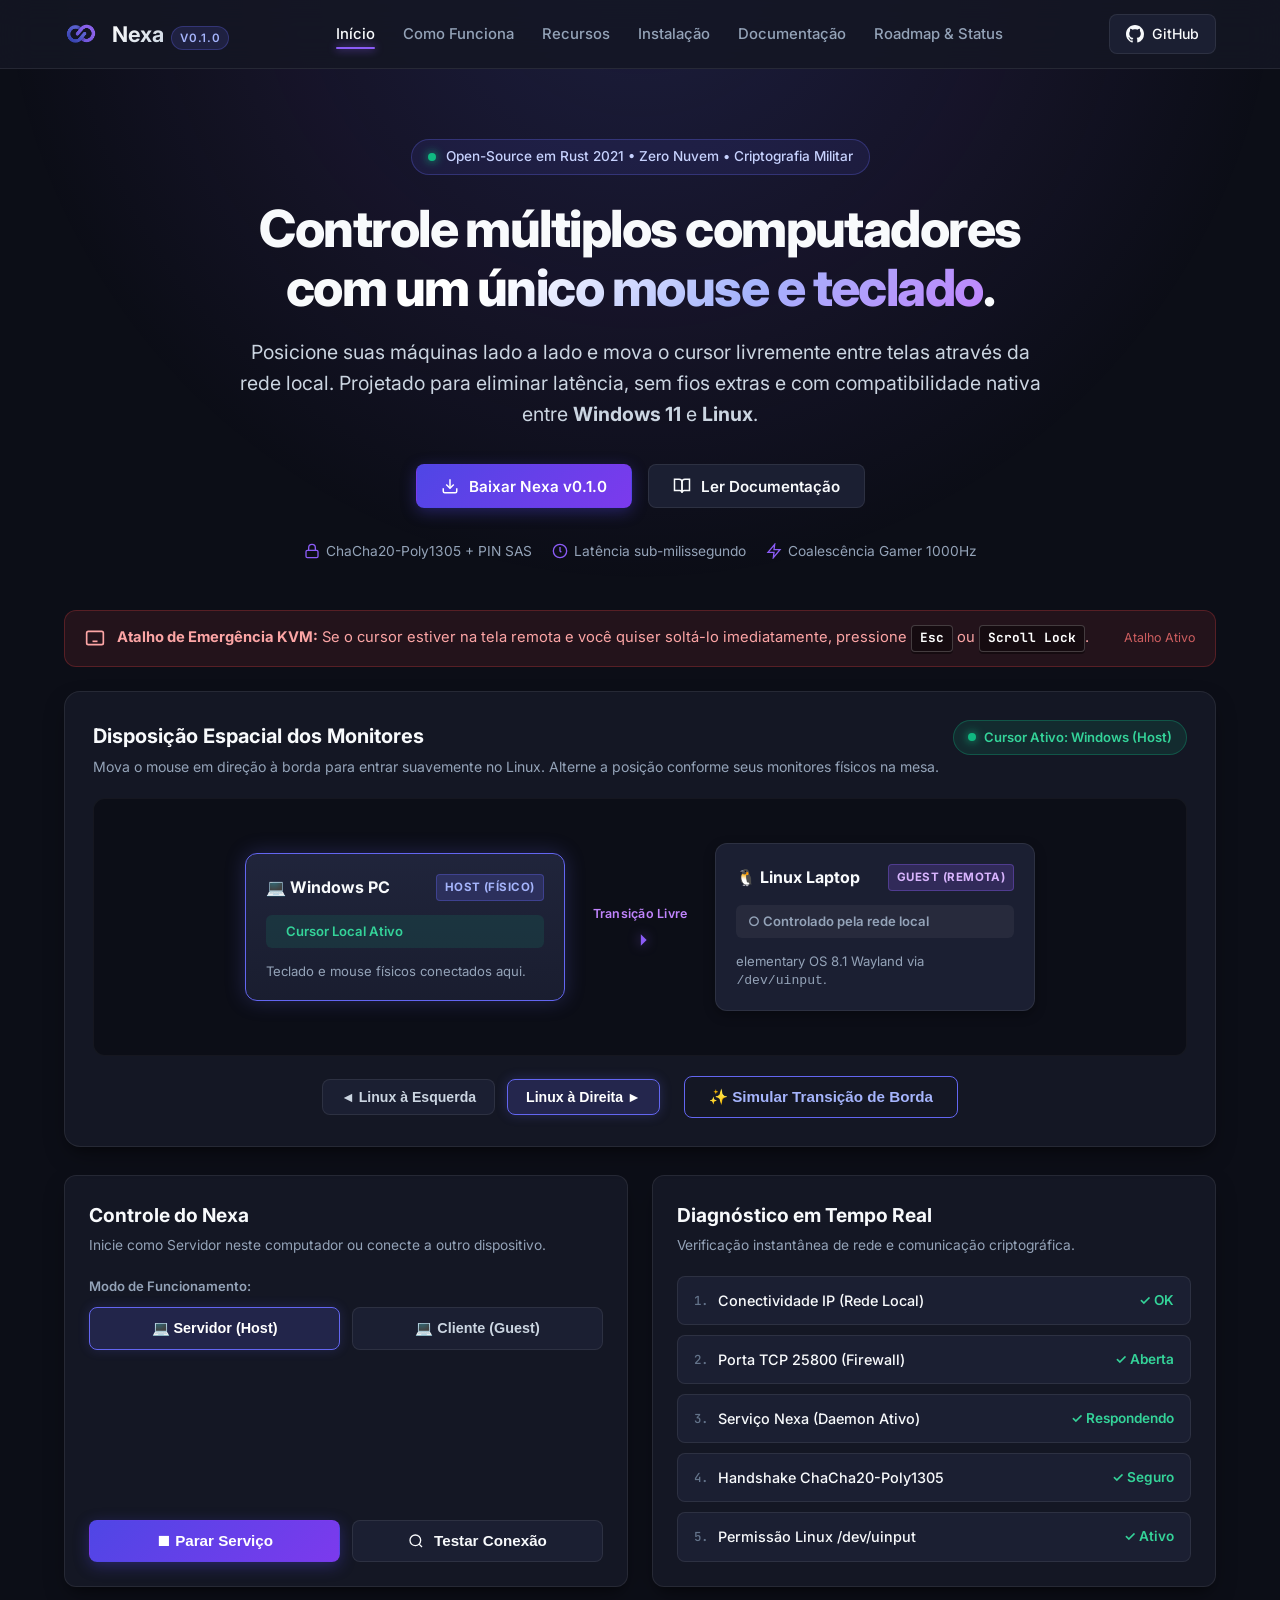
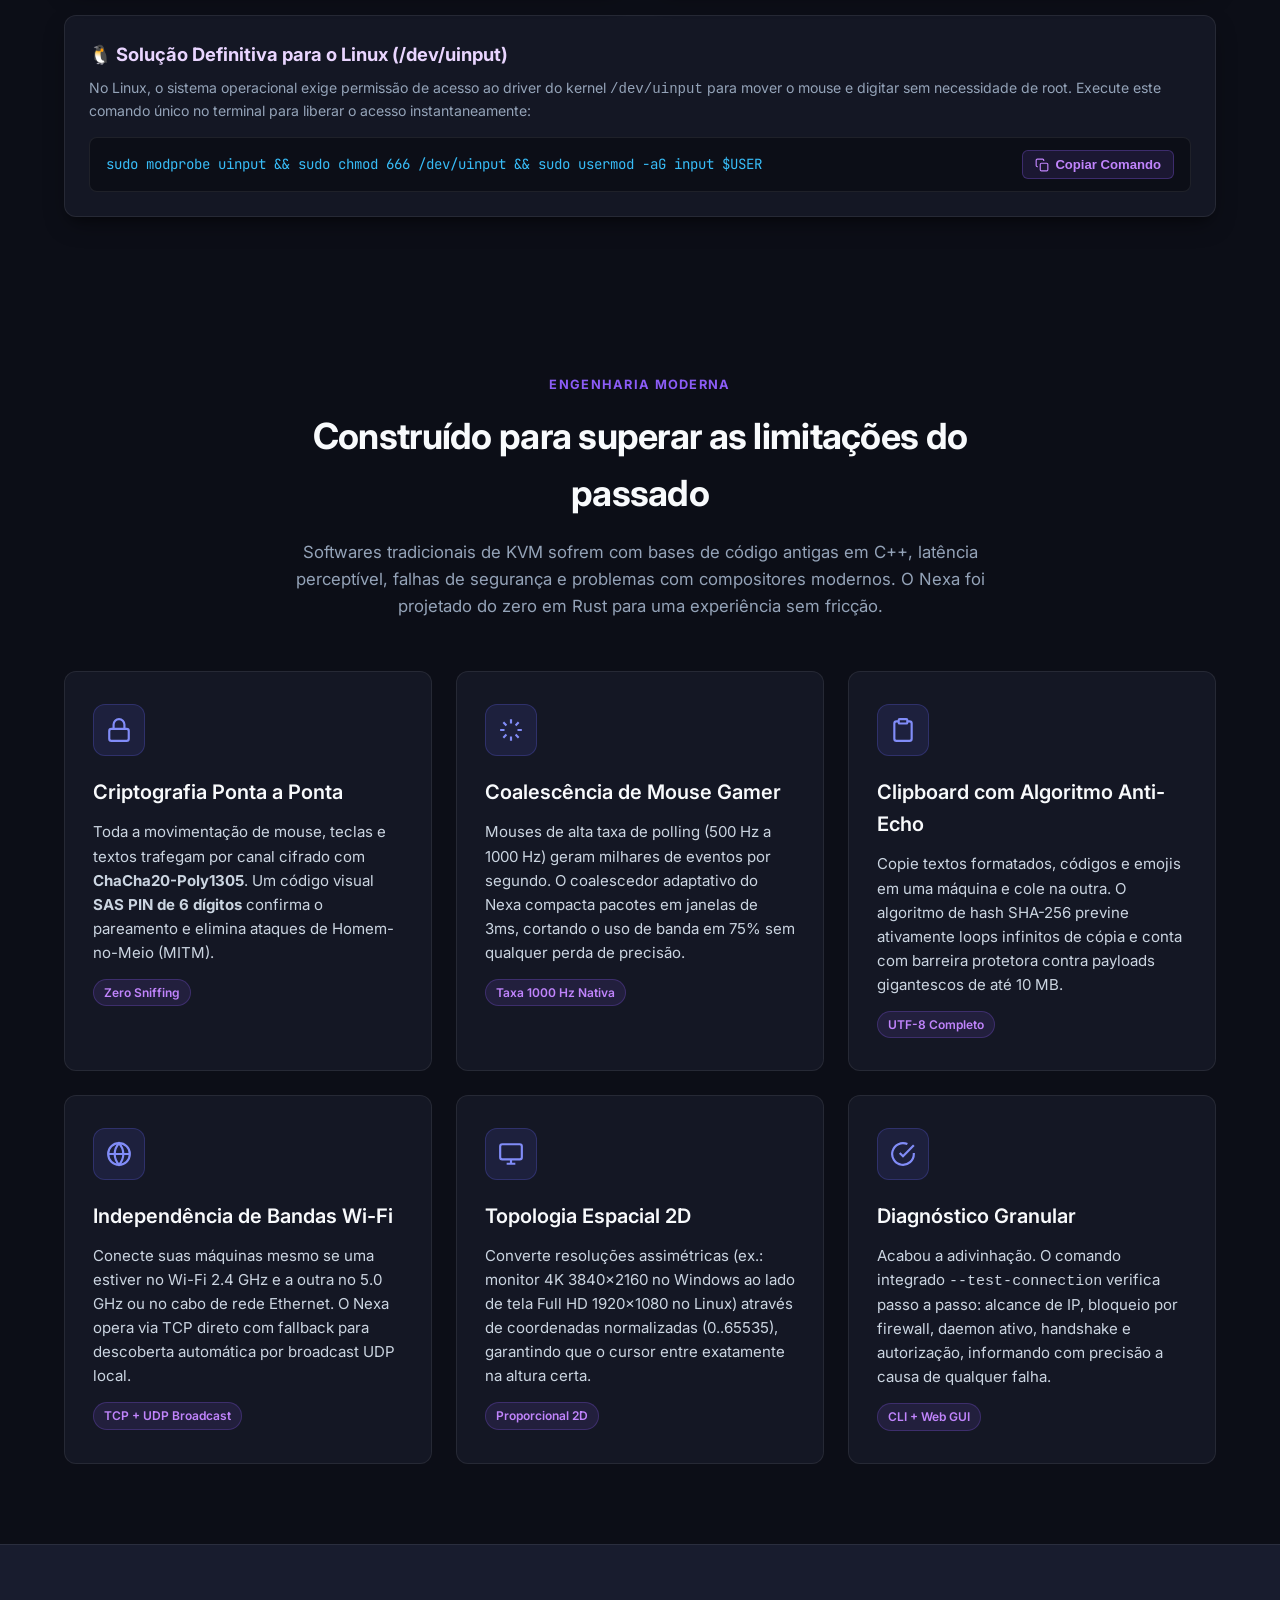
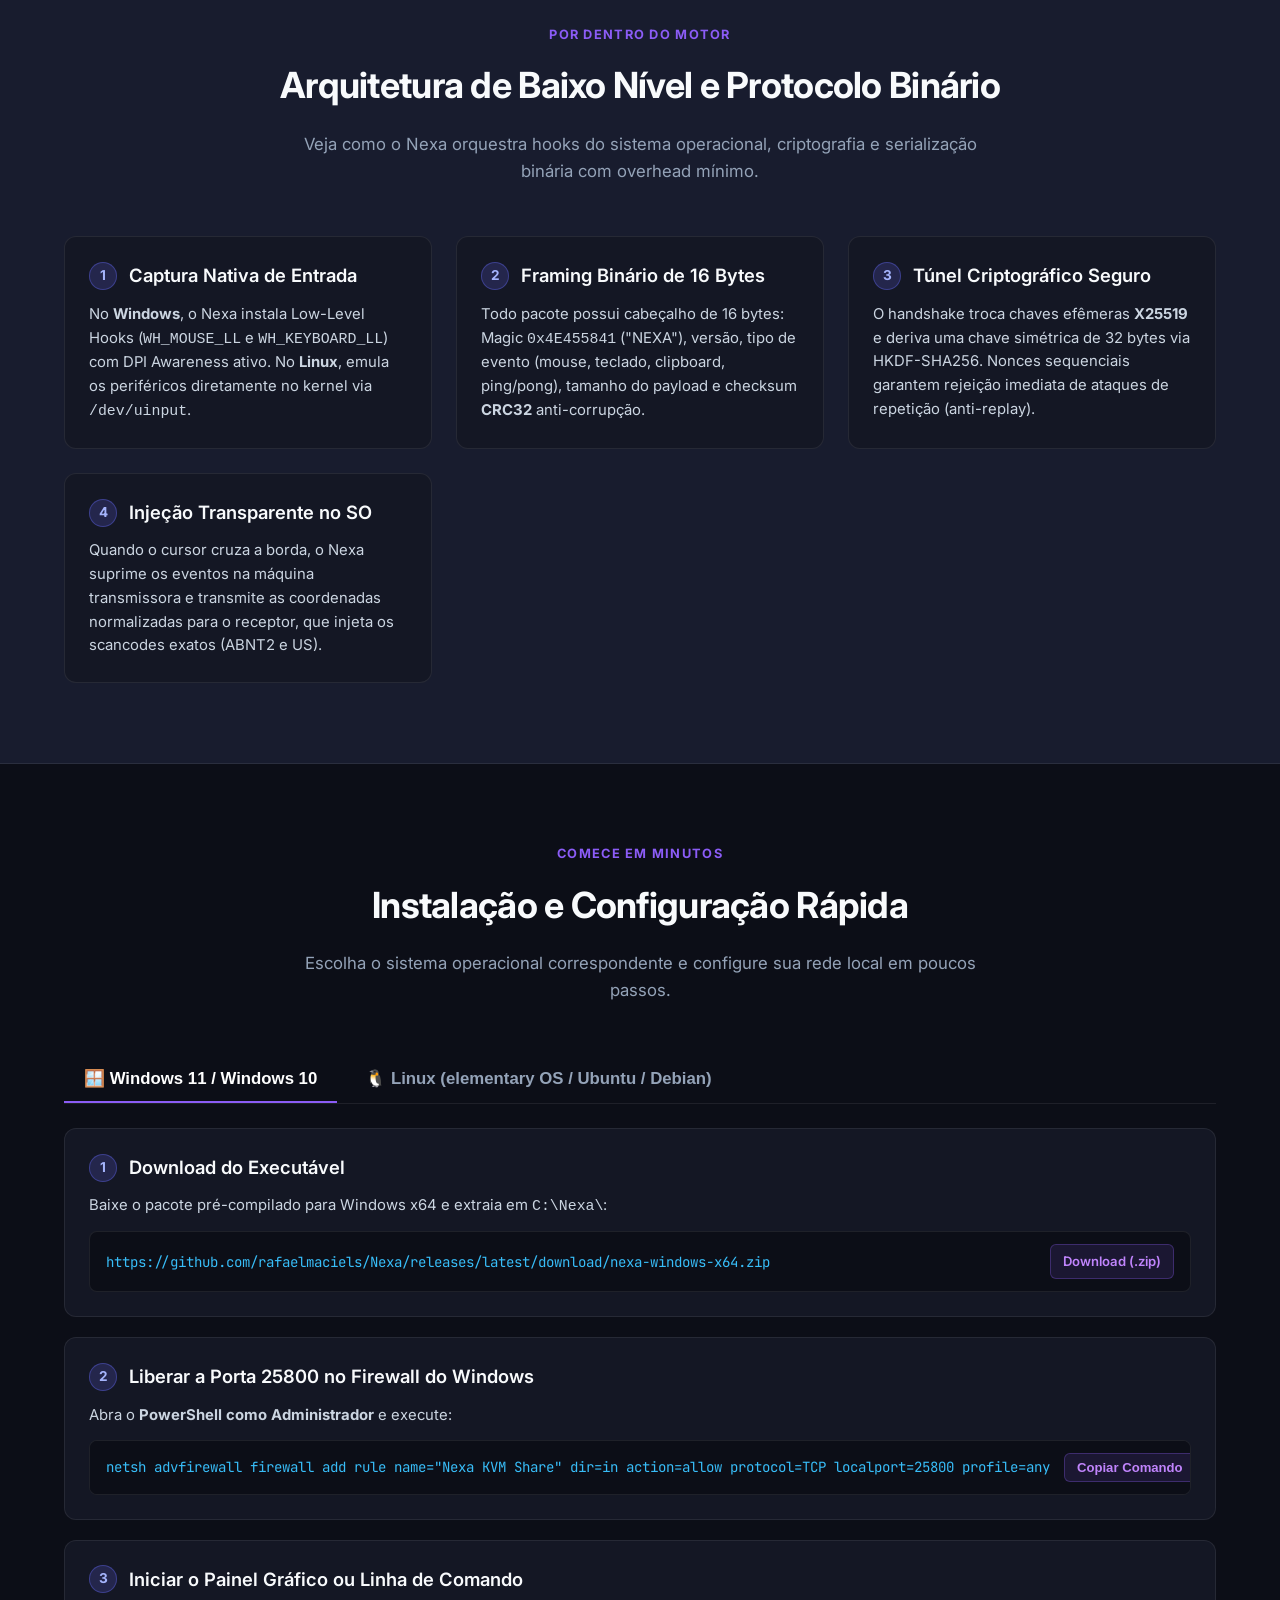
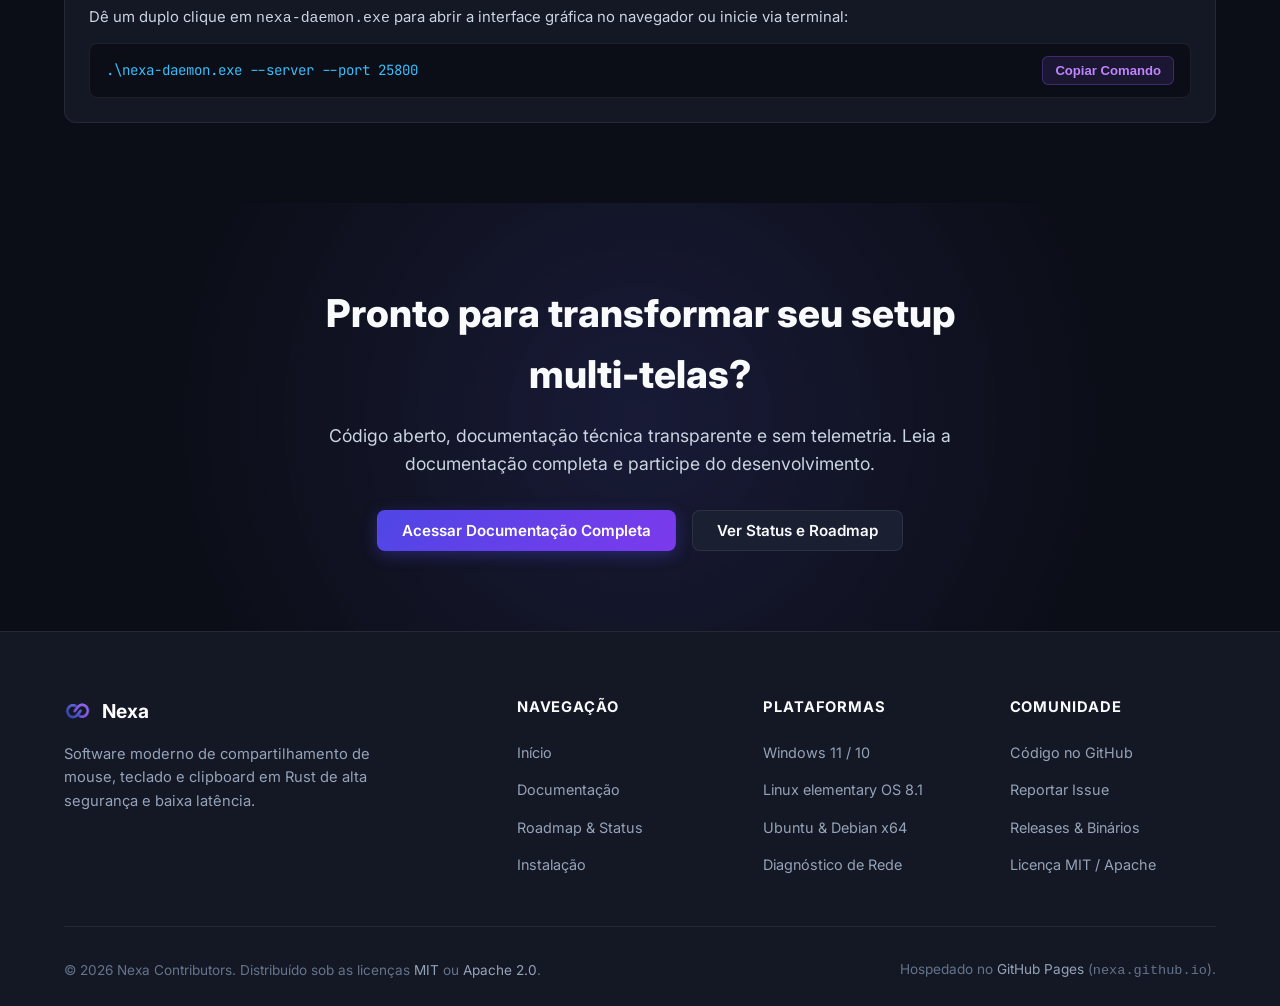
==== index.html @ 79e95558 "feat(site): deploy Nexa institutional website and documentation to GitHub Pages" ====
<!DOCTYPE html>
<html lang="pt-BR">
<head>
  <meta charset="UTF-8">
  <meta name="viewport" content="width=device-width, initial-scale=1.0">
  
  <!-- SEO & Metatags -->
  <title>Nexa — Compartilhamento de Mouse, Teclado e Clipboard em Rede Local</title>
  <meta name="description" content="Controle múltiplos computadores com um único mouse e teclado através da rede local. Desenvolvido em Rust com criptografia ChaCha20-Poly1305 e suporte a Windows 11 e Linux.">
  <meta name="keywords" content="Nexa, KVM por software, KVM Rust, compartilhar mouse e teclado, Deskflow, Barrier, Synergy alternativo, Wayland KVM, Windows 11 Linux">
  <meta name="author" content="Nexa Contributors">
  
  <!-- OpenGraph / Social -->
  <meta property="og:title" content="Nexa — KVM por Software de Alta Performance em Rust">
  <meta property="og:description" content="Mova o cursor entre telas de sistemas operacionais diferentes encostando na borda do monitor. Seguro, ultra-rápido e 100% local.">
  <meta property="og:image" content="./assets/brand/nexa-logo-dark.png">
  <meta property="og:type" content="website">
  
  <!-- Favicon oficial -->
  <link rel="icon" type="image/png" sizes="32x32" href="./assets/brand/nexa-icon-32.png">
  <link rel="icon" type="image/png" sizes="16x16" href="./assets/brand/nexa-icon-16.png">
  <link rel="apple-touch-icon" sizes="180x180" href="./assets/brand/nexa-icon-256.png">

  <!-- Google Fonts Inter -->
  <link rel="preconnect" href="https://fonts.googleapis.com">
  <link rel="preconnect" href="https://fonts.gstatic.com" crossorigin>
  <link href="https://fonts.googleapis.com/css2?family=Inter:wght@400;500;600;700;800&family=JetBrains+Mono:wght@400;500;600&display=swap" rel="stylesheet">

  <!-- Estilos do Site -->
  <link rel="stylesheet" href="./assets/css/style.css">
  <link rel="stylesheet" href="./assets/css/components.css">
</head>
<body>

  <!-- Brilho ambiental sutil de fundo -->
  <div class="ambient-glow"></div>

  <!-- Header / Barra de Navegação -->
  <header class="site-header">
    <div class="container header-inner">
      <a href="./index.html" class="brand-wrapper" title="Nexa — Página Inicial">
        <img src="./assets/brand/nexa-icon-64.png" alt="Nexa Logo" class="brand-logo-img">
        <div class="brand-title-box">
          <span class="brand-name">Nexa</span>
          <span class="brand-tag">v0.1.0</span>
        </div>
      </a>

      <!-- Menu de Navegação -->
      <nav>
        <ul class="nav-menu">
          <li><a href="./index.html" class="nav-link active">Início</a></li>
          <li><a href="#como-funciona" class="nav-link">Como Funciona</a></li>
          <li><a href="#recursos" class="nav-link">Recursos</a></li>
          <li><a href="#instalacao" class="nav-link">Instalação</a></li>
          <li><a href="./docs.html" class="nav-link">Documentação</a></li>
          <li><a href="./roadmap.html" class="nav-link">Roadmap & Status</a></li>
        </ul>
      </nav>

      <!-- Ações do Header -->
      <div class="header-actions">
        <a href="https://github.com/rafaelmaciels/Nexa" target="_blank" rel="noopener noreferrer" class="btn-github">
          <svg viewBox="0 0 24 24">
            <path d="M12 0C5.37 0 0 5.37 0 12c0 5.31 3.435 9.795 8.205 11.385.6.105.825-.255.825-.57 0-.285-.015-1.23-.015-2.235-3.015.555-3.795-.735-4.035-1.41-.135-.345-.72-1.41-1.23-1.695-.42-.225-1.02-.78-.015-.795.945-.015 1.62.87 1.845 1.23 1.08 1.815 2.805 1.305 3.495.99.105-.78.42-1.305.765-1.605-2.67-.3-5.46-1.335-5.46-5.925 0-1.305.465-2.385 1.23-3.225-.12-.3-.54-1.53.12-3.18 0 0 1.005-.315 3.3 1.23.96-.27 1.98-.405 3-.405s2.04.135 3 .405c2.295-1.56 3.3-1.23 3.3-1.23.66 1.65.24 2.88.12 3.18.765.84 1.23 1.905 1.23 3.225 0 4.605-2.805 5.625-5.475 5.925.435.375.81 1.095.81 2.22 0 1.605-.015 2.895-.015 3.3 0 .315.225.69.825.57A12.02 12.02 0 0024 12c0-6.63-5.37-12-12-12z"/>
          </svg>
          <span>GitHub</span>
        </a>
        <button class="btn-mobile-toggle" aria-label="Abrir Menu">
          <svg width="22" height="22" viewBox="0 0 24 24" fill="none" stroke="currentColor" stroke-width="2">
            <line x1="3" y1="12" x2="21" y2="12"></line>
            <line x1="3" y1="6" x2="21" y2="6"></line>
            <line x1="3" y1="18" x2="21" y2="18"></line>
          </svg>
        </button>
      </div>
    </div>
  </header>

  <!-- Hero Section -->
  <main>
    <section class="hero-section">
      <div class="container hero-content">
        <div class="hero-badge-pill">
          <span class="pulse-dot"></span>
          <span>Open-Source em Rust 2021 • Zero Nuvem • Criptografia Militar</span>
        </div>

        <h1 class="hero-title">
          Controle múltiplos computadores com <span class="gradient-text">um único mouse e teclado</span>.
        </h1>

        <p class="hero-subtitle">
          Posicione suas máquinas lado a lado e mova o cursor livremente entre telas através da rede local.
          Projetado para eliminar latência, sem fios extras e com compatibilidade nativa entre <strong>Windows 11</strong> e <strong>Linux</strong>.
        </p>

        <div class="hero-actions">
          <a href="#instalacao" class="btn btn-primary">
            <svg width="18" height="18" viewBox="0 0 24 24" fill="none" stroke="currentColor" stroke-width="2">
              <path d="M21 15v4a2 2 0 0 1-2 2H5a2 2 0 0 1-2-2v-4"></path>
              <polyline points="7 10 12 15 17 10"></polyline>
              <line x1="12" y1="15" x2="12" y2="3"></line>
            </svg>
            <span>Baixar Nexa v0.1.0</span>
          </a>
          <a href="./docs.html" class="btn btn-secondary">
            <svg width="18" height="18" viewBox="0 0 24 24" fill="none" stroke="currentColor" stroke-width="2">
              <path d="M2 3h6a4 4 0 0 1 4 4v14a3 3 0 0 0-3-3H2z"></path>
              <path d="M22 3h-6a4 4 0 0 0-4 4v14a3 3 0 0 1 3-3h7z"></path>
            </svg>
            <span>Ler Documentação</span>
          </a>
        </div>

        <div class="hero-meta-badges">
          <div class="hero-meta-item">
            <svg viewBox="0 0 24 24" fill="none" stroke="currentColor" stroke-width="2">
              <rect x="3" y="11" width="18" height="11" rx="2" ry="2"></rect>
              <path d="M7 11V7a5 5 0 0 1 10 0v4"></path>
            </svg>
            <span>ChaCha20-Poly1305 + PIN SAS</span>
          </div>
          <div class="hero-meta-item">
            <svg viewBox="0 0 24 24" fill="none" stroke="currentColor" stroke-width="2">
              <circle cx="12" cy="12" r="10"></circle>
              <polyline points="12 6 12 12 14 14"></polyline>
            </svg>
            <span>Latência sub-milissegundo</span>
          </div>
          <div class="hero-meta-item">
            <svg viewBox="0 0 24 24" fill="none" stroke="currentColor" stroke-width="2">
              <path d="M13 2L3 14h9l-1 8 10-12h-9l1-8z"></path>
            </svg>
            <span>Coalescência Gamer 1000Hz</span>
          </div>
        </div>
      </div>

      <!-- Demonstração Interativa do Painel Gráfico (Fiel ao print) -->
      <div class="container">
        
        <!-- Banner de Atalho de Emergência KVM -->
        <div class="alert-emergency">
          <div class="alert-emergency-content">
            <div class="alert-emergency-icon">
              <svg width="20" height="20" viewBox="0 0 24 24" fill="none" stroke="currentColor" stroke-width="2">
                <rect x="2" y="4" width="20" height="16" rx="2"></rect>
                <line x1="6" y1="8" x2="6" y2="8"></line>
                <line x1="10" y1="8" x2="10" y2="8"></line>
                <line x1="14" y1="8" x2="14" y2="8"></line>
                <line x1="18" y1="8" x2="18" y2="8"></line>
                <line x1="6" y1="12" x2="6" y2="12"></line>
                <line x1="18" y1="12" x2="18" y2="12"></line>
                <line x1="9" y1="16" x2="15" y2="16"></line>
              </svg>
            </div>
            <div>
              <strong>Atalho de Emergência KVM:</strong> Se o cursor estiver na tela remota e você quiser soltá-lo imediatamente, pressione <span class="kbd-badge">Esc</span> ou <span class="kbd-badge">Scroll Lock</span>.
            </div>
          </div>
          <span style="font-size: 0.78rem; color: #f87171; opacity: 0.8;">Atalho Ativo</span>
        </div>

        <!-- Canvas Espacial de Monitores (Componente Interativo) -->
        <div class="canvas-card">
          <div class="canvas-header">
            <div>
              <div class="canvas-title">
                <span>Disposição Espacial dos Monitores</span>
              </div>
              <div class="canvas-subtitle">
                Mova o mouse em direção à borda para entrar suavemente no Linux. Alterne a posição conforme seus monitores físicos na mesa.
              </div>
            </div>
            <div id="cursorStatusBadge" class="cursor-status-badge">
              <span class="pulse-dot"></span>
              <span>Cursor Ativo: Windows (Host)</span>
            </div>
          </div>

          <!-- Palco dos computadores -->
          <div id="screensStage" class="screens-stage">
            
            <!-- Tela Windows Host -->
            <div id="screenHost" class="screen-card active-screen">
              <div class="screen-card-header">
                <div class="screen-name">
                  <span>💻 Windows PC</span>
                </div>
                <span class="screen-role-tag tag-host">HOST (FÍSICO)</span>
              </div>
              <div class="screen-status-indicator status-active">
                <span class="status-dot"></span>
                <span>Cursor Local Ativo</span>
              </div>
              <div class="screen-desc">
                Teclado e mouse físicos conectados aqui.
              </div>
            </div>

            <!-- Ponte / Seta de Transição -->
            <div id="transitionBridge" class="transition-bridge">
              <span class="transition-label">Transição Livre</span>
              <div class="transition-arrow">
                <svg viewBox="0 0 24 24">
                  <path d="M5 12h14M13 5l7 7-7 7"/>
                </svg>
              </div>
            </div>

            <!-- Tela Linux Guest -->
            <div id="screenRemote" class="screen-card">
              <div class="screen-card-header">
                <div class="screen-name">
                  <span>🐧 Linux Laptop</span>
                </div>
                <span class="screen-role-tag tag-guest">GUEST (REMOTA)</span>
              </div>
              <div class="screen-status-indicator status-passive">
                <span>○ Controlado pela rede local</span>
              </div>
              <div class="screen-desc">
                 elementary OS 8.1 Wayland via <code>/dev/uinput</code>.
              </div>
            </div>

          </div>

          <!-- Controles do Canvas -->
          <div class="canvas-controls">
            <button id="btnPositionLeft" class="btn-position-toggle">
              <span>◄ Linux à Esquerda</span>
            </button>
            <button id="btnPositionRight" class="btn-position-toggle active">
              <span>Linux à Direita ►</span>
            </button>
            <button id="btnSimulateTransition" class="btn btn-outline" style="margin-left: 12px;">
              <span>✨ Simular Transição de Borda</span>
            </button>
          </div>
        </div>

        <!-- Grid de Controle do Nexa e Diagnóstico em Tempo Real -->
        <div class="dual-panel-grid">
          
          <!-- Painel de Controle -->
          <div class="panel-card">
            <div class="panel-title">Controle do Nexa</div>
            <div class="panel-subtitle">Inicie como Servidor neste computador ou conecte a outro dispositivo.</div>

            <div class="mode-selector-box">
              <span class="mode-label">Modo de Funcionamento:</span>
              <div class="mode-buttons-group">
                <button class="btn-mode-select active">
                  <span>💻 Servidor (Host)</span>
                </button>
                <button class="btn-mode-select">
                  <span>💻 Cliente (Guest)</span>
                </button>
              </div>
            </div>

            <div class="panel-actions-group">
              <button id="btnToggleService" class="btn btn-primary" style="flex: 1;">
                <span>⏹ Parar Serviço</span>
              </button>
              <button id="btnRunDiagnostic" class="btn btn-secondary" style="flex: 1;">
                <svg width="16" height="16" viewBox="0 0 24 24" fill="none" stroke="currentColor" stroke-width="2">
                  <circle cx="11" cy="11" r="8"></circle>
                  <line x1="21" y1="21" x2="16.65" y2="16.65"></line>
                </svg>
                <span>Testar Conexão</span>
              </button>
            </div>
          </div>

          <!-- Painel de Diagnóstico em Tempo Real -->
          <div class="panel-card">
            <div class="panel-title">Diagnóstico em Tempo Real</div>
            <div class="panel-subtitle">Verificação instantânea de rede e comunicação criptográfica.</div>

            <div class="diagnostic-list">
              <div class="diagnostic-item">
                <div class="diagnostic-name">
                  <span class="diagnostic-step-num">1.</span>
                  <span>Conectividade IP (Rede Local)</span>
                </div>
                <div class="diagnostic-status status-check-ok">✓ OK</div>
              </div>

              <div class="diagnostic-item">
                <div class="diagnostic-name">
                  <span class="diagnostic-step-num">2.</span>
                  <span>Porta TCP 25800 (Firewall)</span>
                </div>
                <div class="diagnostic-status status-check-ok">✓ Aberta</div>
              </div>

              <div class="diagnostic-item">
                <div class="diagnostic-name">
                  <span class="diagnostic-step-num">3.</span>
                  <span>Serviço Nexa (Daemon Ativo)</span>
                </div>
                <div class="diagnostic-status status-check-ok">✓ Respondendo</div>
              </div>

              <div class="diagnostic-item">
                <div class="diagnostic-name">
                  <span class="diagnostic-step-num">4.</span>
                  <span>Handshake ChaCha20-Poly1305</span>
                </div>
                <div class="diagnostic-status status-check-ok">✓ Seguro</div>
              </div>

              <div class="diagnostic-item">
                <div class="diagnostic-name">
                  <span class="diagnostic-step-num">5.</span>
                  <span>Permissão Linux /dev/uinput</span>
                </div>
                <div class="diagnostic-status status-check-ok">✓ Ativo</div>
              </div>
            </div>
          </div>

        </div>

        <!-- Card Solução Definitiva para o Linux (/dev/uinput) -->
        <div class="uinput-card">
          <div class="uinput-header">
            <span>🐧 Solução Definitiva para o Linux (/dev/uinput)</span>
          </div>
          <div class="uinput-desc">
            No Linux, o sistema operacional exige permissão de acesso ao driver do kernel <code>/dev/uinput</code> para mover o mouse e digitar sem necessidade de root. Execute este comando único no terminal para liberar o acesso instantaneamente:
          </div>
          <div class="code-box">
            <span class="code-snippet">sudo modprobe uinput && sudo chmod 666 /dev/uinput && sudo usermod -aG input $USER</span>
            <button class="btn-copy-code" data-clipboard-text="sudo modprobe uinput && sudo chmod 666 /dev/uinput && sudo usermod -aG input $USER">
              <svg width="14" height="14" viewBox="0 0 24 24" fill="none" stroke="currentColor" stroke-width="2">
                <rect x="9" y="9" width="13" height="13" rx="2" ry="2"></rect>
                <path d="M5 15H4a2 2 0 0 1-2-2V4a2 2 0 0 1 2-2h9a2 2 0 0 1 2 2v1"></path>
              </svg>
              <span>Copiar Comando</span>
            </button>
          </div>
        </div>

      </div>
    </section>

    <!-- Seção: Por que o Nexa? (O Problema que ele Resolve) -->
    <section id="recursos" class="section">
      <div class="container">
        <div class="section-header">
          <span class="section-tag">Engenharia Moderna</span>
          <h2 class="section-title">Construído para superar as limitações do passado</h2>
          <p class="section-desc">
            Softwares tradicionais de KVM sofrem com bases de código antigas em C++, latência perceptível, falhas de segurança e problemas com compositores modernos. O Nexa foi projetado do zero em Rust para uma experiência sem fricção.
          </p>
        </div>

        <div class="features-grid">
          
          <div class="feature-card">
            <div class="feature-icon-box">
              <svg viewBox="0 0 24 24" fill="none" stroke="currentColor" stroke-width="2">
                <rect x="3" y="11" width="18" height="11" rx="2" ry="2"></rect>
                <path d="M7 11V7a5 5 0 0 1 10 0v4"></path>
              </svg>
            </div>
            <h3 class="feature-title">Criptografia Ponta a Ponta</h3>
            <p class="feature-text">
              Toda a movimentação de mouse, teclas e textos trafegam por canal cifrado com <strong>ChaCha20-Poly1305</strong>. Um código visual <strong>SAS PIN de 6 dígitos</strong> confirma o pareamento e elimina ataques de Homem-no-Meio (MITM).
            </p>
            <span class="feature-badge">Zero Sniffing</span>
          </div>

          <div class="feature-card">
            <div class="feature-icon-box">
              <svg viewBox="0 0 24 24" fill="none" stroke="currentColor" stroke-width="2">
                <path d="M12 2v4M12 18v4M4.93 4.93l2.83 2.83M16.24 16.24l2.83 2.83M2 12h4M18 12h4M4.93 19.07l2.83-2.83M16.24 7.76l2.83-2.83"/>
              </svg>
            </div>
            <h3 class="feature-title">Coalescência de Mouse Gamer</h3>
            <p class="feature-text">
              Mouses de alta taxa de polling (500 Hz a 1000 Hz) geram milhares de eventos por segundo. O coalescedor adaptativo do Nexa compacta pacotes em janelas de 3ms, cortando o uso de banda em 75% sem qualquer perda de precisão.
            </p>
            <span class="feature-badge">Taxa 1000 Hz Nativa</span>
          </div>

          <div class="feature-card">
            <div class="feature-icon-box">
              <svg viewBox="0 0 24 24" fill="none" stroke="currentColor" stroke-width="2">
                <path d="M16 4h2a2 2 0 0 1 2 2v14a2 2 0 0 1-2 2H6a2 2 0 0 1-2-2V6a2 2 0 0 1 2-2h2"></path>
                <rect x="8" y="2" width="8" height="4" rx="1" ry="1"></rect>
              </svg>
            </div>
            <h3 class="feature-title">Clipboard com Algoritmo Anti-Echo</h3>
            <p class="feature-text">
              Copie textos formatados, códigos e emojis em uma máquina e cole na outra. O algoritmo de hash SHA-256 previne ativamente loops infinitos de cópia e conta com barreira protetora contra payloads gigantescos de até 10 MB.
            </p>
            <span class="feature-badge">UTF-8 Completo</span>
          </div>

          <div class="feature-card">
            <div class="feature-icon-box">
              <svg viewBox="0 0 24 24" fill="none" stroke="currentColor" stroke-width="2">
                <circle cx="12" cy="12" r="10"></circle>
                <line x1="2" y1="12" x2="22" y2="12"></line>
                <path d="M12 2a15.3 15.3 0 0 1 4 10 15.3 15.3 0 0 1-4 10 15.3 15.3 0 0 1-4-10 15.3 15.3 0 0 1 4-10z"></path>
              </svg>
            </div>
            <h3 class="feature-title">Independência de Bandas Wi-Fi</h3>
            <p class="feature-text">
              Conecte suas máquinas mesmo se uma estiver no Wi-Fi 2.4 GHz e a outra no 5.0 GHz ou no cabo de rede Ethernet. O Nexa opera via TCP direto com fallback para descoberta automática por broadcast UDP local.
            </p>
            <span class="feature-badge">TCP + UDP Broadcast</span>
          </div>

          <div class="feature-card">
            <div class="feature-icon-box">
              <svg viewBox="0 0 24 24" fill="none" stroke="currentColor" stroke-width="2">
                <rect x="2" y="3" width="20" height="14" rx="2" ry="2"></rect>
                <line x1="8" y1="21" x2="16" y2="21"></line>
                <line x1="12" y1="17" x2="12" y2="21"></line>
              </svg>
            </div>
            <h3 class="feature-title">Topologia Espacial 2D</h3>
            <p class="feature-text">
              Converte resoluções assimétricas (ex.: monitor 4K 3840x2160 no Windows ao lado de tela Full HD 1920x1080 no Linux) através de coordenadas normalizadas (0..65535), garantindo que o cursor entre exatamente na altura certa.
            </p>
            <span class="feature-badge">Proporcional 2D</span>
          </div>

          <div class="feature-card">
            <div class="feature-icon-box">
              <svg viewBox="0 0 24 24" fill="none" stroke="currentColor" stroke-width="2">
                <path d="M22 11.08V12a10 10 0 1 1-5.93-9.14"></path>
                <polyline points="22 4 12 14.01 9 11.01"></polyline>
              </svg>
            </div>
            <h3 class="feature-title">Diagnóstico Granular</h3>
            <p class="feature-text">
              Acabou a adivinhação. O comando integrado <code>--test-connection</code> verifica passo a passo: alcance de IP, bloqueio por firewall, daemon ativo, handshake e autorização, informando com precisão a causa de qualquer falha.
            </p>
            <span class="feature-badge">CLI + Web GUI</span>
          </div>

        </div>
      </div>
    </section>

    <!-- Seção: Como Funciona (Arquitetura Técnica) -->
    <section id="como-funciona" class="section" style="background: var(--bg-surface-elevated); border-top: 1px solid var(--border); border-bottom: 1px solid var(--border);">
      <div class="container">
        <div class="section-header">
          <span class="section-tag">Por dentro do motor</span>
          <h2 class="section-title">Arquitetura de Baixo Nível e Protocolo Binário</h2>
          <p class="section-desc">
            Veja como o Nexa orquestra hooks do sistema operacional, criptografia e serialização binária com overhead mínimo.
          </p>
        </div>

        <div style="display: grid; grid-template-columns: repeat(auto-fit, minmax(280px, 1fr)); gap: 24px;">
          
          <div class="step-card">
            <div class="step-header">
              <div class="step-number">1</div>
              <div class="step-title">Captura Nativa de Entrada</div>
            </div>
            <div class="step-body">
              No <strong>Windows</strong>, o Nexa instala Low-Level Hooks (<code>WH_MOUSE_LL</code> e <code>WH_KEYBOARD_LL</code>) com DPI Awareness ativo. No <strong>Linux</strong>, emula os periféricos diretamente no kernel via <code>/dev/uinput</code>.
            </div>
          </div>

          <div class="step-card">
            <div class="step-header">
              <div class="step-number">2</div>
              <div class="step-title">Framing Binário de 16 Bytes</div>
            </div>
            <div class="step-body">
              Todo pacote possui cabeçalho de 16 bytes: Magic <code>0x4E455841</code> ("NEXA"), versão, tipo de evento (mouse, teclado, clipboard, ping/pong), tamanho do payload e checksum <strong>CRC32</strong> anti-corrupção.
            </div>
          </div>

          <div class="step-card">
            <div class="step-header">
              <div class="step-number">3</div>
              <div class="step-title">Túnel Criptográfico Seguro</div>
            </div>
            <div class="step-body">
              O handshake troca chaves efêmeras <strong>X25519</strong> e deriva uma chave simétrica de 32 bytes via HKDF-SHA256. Nonces sequenciais garantem rejeição imediata de ataques de repetição (anti-replay).
            </div>
          </div>

          <div class="step-card">
            <div class="step-header">
              <div class="step-number">4</div>
              <div class="step-title">Injeção Transparente no SO</div>
            </div>
            <div class="step-body">
              Quando o cursor cruza a borda, o Nexa suprime os eventos na máquina transmissora e transmite as coordenadas normalizadas para o receptor, que injeta os scancodes exatos (ABNT2 e US).
            </div>
          </div>

        </div>
      </div>
    </section>

    <!-- Seção: Instalação e Primeiros Passos -->
    <section id="instalacao" class="section">
      <div class="container">
        <div class="section-header">
          <span class="section-tag">Comece em Minutos</span>
          <h2 class="section-title">Instalação e Configuração Rápida</h2>
          <p class="section-desc">
            Escolha o sistema operacional correspondente e configure sua rede local em poucos passos.
          </p>
        </div>

        <!-- Abas comutáveis: Windows / Linux -->
        <div class="platform-tabs-nav">
          <button class="platform-tab-btn active" data-platform="windows">
            <span>🪟 Windows 11 / Windows 10</span>
          </button>
          <button class="platform-tab-btn" data-platform="linux">
            <span>🐧 Linux (elementary OS / Ubuntu / Debian)</span>
          </button>
        </div>

        <!-- Conteúdo da Aba Windows -->
        <div id="tab-content-windows" class="platform-tab-panel active">
          <div class="steps-container">
            
            <div class="step-card">
              <div class="step-header">
                <div class="step-number">1</div>
                <div class="step-title">Download do Executável</div>
              </div>
              <div class="step-body">
                <p>Baixe o pacote pré-compilado para Windows x64 e extraia em <code>C:\Nexa\</code>:</p>
                <div class="code-box">
                  <span class="code-snippet">https://github.com/rafaelmaciels/Nexa/releases/latest/download/nexa-windows-x64.zip</span>
                  <a href="https://github.com/rafaelmaciels/Nexa/releases/latest/download/nexa-windows-x64.zip" class="btn-copy-code" style="text-decoration:none;">
                    <span>Download (.zip)</span>
                  </a>
                </div>
              </div>
            </div>

            <div class="step-card">
              <div class="step-header">
                <div class="step-number">2</div>
                <div class="step-title">Liberar a Porta 25800 no Firewall do Windows</div>
              </div>
              <div class="step-body">
                <p>Abra o <strong>PowerShell como Administrador</strong> e execute:</p>
                <div class="code-box">
                  <span class="code-snippet">netsh advfirewall firewall add rule name="Nexa KVM Share" dir=in action=allow protocol=TCP localport=25800 profile=any</span>
                  <button class="btn-copy-code" data-clipboard-text="netsh advfirewall firewall add rule name=&quot;Nexa KVM Share&quot; dir=in action=allow protocol=TCP localport=25800 profile=any">
                    <span>Copiar Comando</span>
                  </button>
                </div>
              </div>
            </div>

            <div class="step-card">
              <div class="step-header">
                <div class="step-number">3</div>
                <div class="step-title">Iniciar o Painel Gráfico ou Linha de Comando</div>
              </div>
              <div class="step-body">
                <p>Dê um duplo clique em <code>nexa-daemon.exe</code> para abrir a interface gráfica no navegador ou inicie via terminal:</p>
                <div class="code-box">
                  <span class="code-snippet">.\nexa-daemon.exe --server --port 25800</span>
                  <button class="btn-copy-code" data-clipboard-text=".\nexa-daemon.exe --server --port 25800">
                    <span>Copiar Comando</span>
                  </button>
                </div>
              </div>
            </div>

          </div>
        </div>

        <!-- Conteúdo da Aba Linux -->
        <div id="tab-content-linux" class="platform-tab-panel">
          <div class="steps-container">
            
            <div class="step-card">
              <div class="step-header">
                <div class="step-number">1</div>
                <div class="step-title">Download e Instalação do Pacote .deb</div>
              </div>
              <div class="step-body">
                <p>Baixe o pacote oficial e instale via terminal:</p>
                <div class="code-box">
                  <span class="code-snippet">wget https://github.com/rafaelmaciels/Nexa/releases/latest/download/nexa_0.1.0_amd64.deb && sudo dpkg -i nexa_0.1.0_amd64.deb</span>
                  <button class="btn-copy-code" data-clipboard-text="wget https://github.com/rafaelmaciels/Nexa/releases/latest/download/nexa_0.1.0_amd64.deb && sudo dpkg -i nexa_0.1.0_amd64.deb">
                    <span>Copiar Comando</span>
                  </button>
                </div>
              </div>
            </div>

            <div class="step-card">
              <div class="step-header">
                <div class="step-number">2</div>
                <div class="step-title">Permissões de Emulação (/dev/uinput) e Firewall</div>
              </div>
              <div class="step-body">
                <p>Permita que o usuário manipule o mouse e libere a porta no UFW:</p>
                <div class="code-box">
                  <span class="code-snippet">sudo modprobe uinput && sudo chmod 666 /dev/uinput && sudo usermod -aG input $USER && sudo ufw allow 25800/tcp</span>
                  <button class="btn-copy-code" data-clipboard-text="sudo modprobe uinput && sudo chmod 666 /dev/uinput && sudo usermod -aG input $USER && sudo ufw allow 25800/tcp">
                    <span>Copiar Comando</span>
                  </button>
                </div>
              </div>
            </div>

            <div class="step-card">
              <div class="step-header">
                <div class="step-number">3</div>
                <div class="step-title">Conectar ao Computador Host (Windows)</div>
              </div>
              <div class="step-body">
                <p>Inicie o cliente apontando para o IP do seu computador principal:</p>
                <div class="code-box">
                  <span class="code-snippet">nexa-daemon --client 192.168.1.15:25800</span>
                  <button class="btn-copy-code" data-clipboard-text="nexa-daemon --client 192.168.1.15:25800">
                    <span>Copiar Comando</span>
                  </button>
                </div>
                <p style="margin-top: 10px; font-size: 0.85rem; color: var(--text-muted);">
                  * Na primeira conexão, confirme o código numérico SAS de 6 dígitos que surgirá nas duas telas para autenticar com segurança.
                </p>
              </div>
            </div>

          </div>
        </div>

      </div>
    </section>

    <!-- Chamada para Ação Final -->
    <section class="section" style="background: radial-gradient(circle at 50% 50%, rgba(99, 102, 241, 0.15) 0%, rgba(12, 14, 23, 0.9) 70%); text-align: center;">
      <div class="container" style="max-width: 720px;">
        <h2 style="font-size: 2.4rem; font-weight: 800; margin-bottom: 16px;">Pronto para transformar seu setup multi-telas?</h2>
        <p style="font-size: 1.1rem; color: var(--text-secondary); margin-bottom: 32px;">
          Código aberto, documentação técnica transparente e sem telemetria. Leia a documentação completa e participe do desenvolvimento.
        </p>
        <div style="display: flex; align-items: center; justify-content: center; gap: 16px; flex-wrap: wrap;">
          <a href="./docs.html" class="btn btn-primary">
            <span>Acessar Documentação Completa</span>
          </a>
          <a href="./roadmap.html" class="btn btn-secondary">
            <span>Ver Status e Roadmap</span>
          </a>
        </div>
      </div>
    </section>

  </main>

  <!-- Rodapé -->
  <footer class="site-footer">
    <div class="container">
      <div class="footer-grid">
        <div>
          <div style="display: flex; align-items: center; gap: 10px;">
            <img src="./assets/brand/nexa-icon-32.png" alt="Nexa Icon" style="height: 28px;">
            <span style="font-size: 1.2rem; font-weight: 700; color: #fff;">Nexa</span>
          </div>
          <p class="footer-brand-desc">
            Software moderno de compartilhamento de mouse, teclado e clipboard em Rust de alta segurança e baixa latência.
          </p>
        </div>

        <div>
          <div class="footer-col-title">Navegação</div>
          <ul class="footer-links">
            <li><a href="./index.html" class="footer-link">Início</a></li>
            <li><a href="./docs.html" class="footer-link">Documentação</a></li>
            <li><a href="./roadmap.html" class="footer-link">Roadmap & Status</a></li>
            <li><a href="#instalacao" class="footer-link">Instalação</a></li>
          </ul>
        </div>

        <div>
          <div class="footer-col-title">Plataformas</div>
          <ul class="footer-links">
            <li><a href="./docs.html#windows" class="footer-link">Windows 11 / 10</a></li>
            <li><a href="./docs.html#linux" class="footer-link">Linux elementary OS 8.1</a></li>
            <li><a href="./docs.html#linux" class="footer-link">Ubuntu & Debian x64</a></li>
            <li><a href="./docs.html#diagnostico" class="footer-link">Diagnóstico de Rede</a></li>
          </ul>
        </div>

        <div>
          <div class="footer-col-title">Comunidade</div>
          <ul class="footer-links">
            <li><a href="https://github.com/rafaelmaciels/Nexa" target="_blank" rel="noopener noreferrer" class="footer-link">Código no GitHub</a></li>
            <li><a href="https://github.com/rafaelmaciels/Nexa/issues" target="_blank" rel="noopener noreferrer" class="footer-link">Reportar Issue</a></li>
            <li><a href="https://github.com/rafaelmaciels/Nexa/releases" target="_blank" rel="noopener noreferrer" class="footer-link">Releases & Binários</a></li>
            <li><a href="https://github.com/rafaelmaciels/Nexa/blob/main/LICENSE" target="_blank" rel="noopener noreferrer" class="footer-link">Licença MIT / Apache</a></li>
          </ul>
        </div>
      </div>

      <div class="footer-bottom">
        <div>
          © 2026 Nexa Contributors. Distribuído sob as licenças <a href="https://opensource.org/licenses/MIT" target="_blank" rel="noopener noreferrer">MIT</a> ou <a href="https://www.apache.org/licenses/LICENSE-2.0" target="_blank" rel="noopener noreferrer">Apache 2.0</a>.
        </div>
        <div>
          Hospedado no <a href="https://pages.github.com/" target="_blank" rel="noopener noreferrer">GitHub Pages</a> (<code>nexa.github.io</code>).
        </div>
      </div>
    </div>
  </footer>

  <!-- Scripts Interativos -->
  <script src="./assets/js/main.js"></script>
  <script src="./assets/js/monitor-demo.js"></script>
  <script src="./assets/js/diagnostic-demo.js"></script>
</body>
</html>
---- assets/css/style.css ----
/* ==========================================================================
   NEXA DESIGN SYSTEM — CSS Principal
   Identidade visual: Tema escuro, tons de índigo, violeta e ciano,
   cards com bordas suaves e iluminação sutil inspirada na GUI nativa.
   ========================================================================== */

:root {
  --bg-base: #0c0e17;
  --bg-surface: #141724;
  --bg-surface-elevated: #181c2e;
  --bg-card: #1b1f32;
  --bg-card-hover: #22273f;
  --bg-card-subtle: rgba(27, 31, 50, 0.65);
  
  --border: rgba(255, 255, 255, 0.08);
  --border-subtle: rgba(255, 255, 255, 0.04);
  --border-active: #6366f1;
  --border-focus: #8b5cf6;
  
  --primary: #4f46e5;
  --primary-light: #6366f1;
  --primary-gradient: linear-gradient(135deg, #4f46e5 0%, #7c3aed 100%);
  --primary-gradient-hover: linear-gradient(135deg, #4338ca 0%, #6d28d9 100%);
  --accent: #8b5cf6;
  --accent-cyan: #38bdf8;
  --accent-purple: #c084fc;
  
  --success: #10b981;
  --success-bg: rgba(16, 185, 129, 0.12);
  --success-border: rgba(16, 185, 129, 0.3);
  --warning: #f59e0b;
  --warning-bg: rgba(245, 158, 11, 0.12);
  --warning-border: rgba(245, 158, 11, 0.3);
  --danger: #ef4444;
  --danger-bg: rgba(239, 68, 68, 0.1);
  --danger-border: rgba(239, 68, 68, 0.25);
  
  --text-main: #f8fafc;
  --text-secondary: #cbd5e1;
  --text-muted: #94a3b8;
  --text-dim: #64748b;
  
  --radius-sm: 6px;
  --radius: 12px;
  --radius-lg: 16px;
  --radius-pill: 9999px;
  
  --shadow-sm: 0 4px 12px rgba(0, 0, 0, 0.3);
  --shadow: 0 10px 25px -5px rgba(0, 0, 0, 0.4), 0 8px 10px -6px rgba(0, 0, 0, 0.3);
  --shadow-lg: 0 20px 40px -10px rgba(0, 0, 0, 0.6);
  --shadow-glow: 0 0 30px -5px rgba(99, 102, 241, 0.3);
  
  --container-max: 1200px;
  --transition-fast: 0.18s cubic-bezier(0.16, 1, 0.3, 1);
  --transition-normal: 0.25s cubic-bezier(0.16, 1, 0.3, 1);
  
  --font-sans: 'Inter', -apple-system, BlinkMacSystemFont, 'Segoe UI', Roboto, Helvetica, Arial, sans-serif;
  --font-mono: 'JetBrains Mono', 'Fira Code', 'SFMono-Regular', Consolas, Menlo, monospace;
}

/* Reset básico e tipografia */
*, *::before, *::after {
  box-sizing: border-box;
  margin: 0;
  padding: 0;
}

html {
  scroll-behavior: smooth;
  font-size: 16px;
  color-scheme: dark;
}

body {
  background-color: var(--bg-base);
  color: var(--text-main);
  font-family: var(--font-sans);
  line-height: 1.6;
  min-height: 100vh;
  display: flex;
  flex-direction: column;
  overflow-x: hidden;
  -webkit-font-smoothing: antialiased;
  -moz-osx-font-smoothing: grayscale;
}

/* Background com iluminação de grade sutil e radial */
.ambient-glow {
  position: fixed;
  top: 0;
  left: 0;
  right: 0;
  height: 600px;
  background: radial-gradient(circle at 50% -10%, rgba(99, 102, 241, 0.18) 0%, rgba(139, 92, 246, 0.08) 40%, transparent 70%);
  pointer-events: none;
  z-index: 0;
}

/* Container central */
.container {
  width: 100%;
  max-width: var(--container-max);
  margin-left: auto;
  margin-right: auto;
  padding-left: 24px;
  padding-right: 24px;
  position: relative;
  z-index: 1;
}

/* ==========================================================================
   HEADER / NAVBAR
   ========================================================================== */
header.site-header {
  background: rgba(20, 23, 36, 0.85);
  backdrop-filter: blur(16px);
  -webkit-backdrop-filter: blur(16px);
  border-bottom: 1px solid var(--border);
  position: sticky;
  top: 0;
  z-index: 100;
  transition: background var(--transition-normal), border-color var(--transition-normal);
}

.header-inner {
  display: flex;
  align-items: center;
  justify-content: space-between;
  height: 68px;
}

.brand-wrapper {
  display: flex;
  align-items: center;
  gap: 14px;
  text-decoration: none;
}

.brand-logo-img {
  height: 34px;
  width: auto;
  object-fit: contain;
}

.brand-title-box {
  display: flex;
  align-items: baseline;
  gap: 8px;
}

.brand-name {
  font-size: 1.35rem;
  font-weight: 700;
  letter-spacing: -0.02em;
  color: var(--text-main);
  background: linear-gradient(135deg, #ffffff 0%, #cbd5e1 100%);
  -webkit-background-clip: text;
  -webkit-text-fill-color: transparent;
}

.brand-tag {
  font-size: 0.72rem;
  font-weight: 600;
  text-transform: uppercase;
  letter-spacing: 0.06em;
  padding: 2px 8px;
  background: rgba(99, 102, 241, 0.15);
  color: #a5b4fc;
  border: 1px solid rgba(99, 102, 241, 0.3);
  border-radius: var(--radius-pill);
}

/* Navegação */
.nav-menu {
  display: flex;
  align-items: center;
  gap: 28px;
  list-style: none;
}

.nav-link {
  color: var(--text-muted);
  text-decoration: none;
  font-size: 0.93rem;
  font-weight: 500;
  transition: color var(--transition-fast);
  position: relative;
  padding: 6px 0;
}

.nav-link:hover,
.nav-link.active {
  color: var(--text-main);
}

.nav-link.active::after {
  content: '';
  position: absolute;
  bottom: 0;
  left: 0;
  right: 0;
  height: 2px;
  background: var(--accent);
  border-radius: 2px;
  box-shadow: 0 0 8px var(--accent);
}

.header-actions {
  display: flex;
  align-items: center;
  gap: 14px;
}

/* Botão de GitHub */
.btn-github {
  display: inline-flex;
  align-items: center;
  gap: 8px;
  background: var(--bg-card);
  border: 1px solid var(--border);
  color: var(--text-main);
  text-decoration: none;
  font-size: 0.88rem;
  font-weight: 500;
  padding: 8px 16px;
  border-radius: 8px;
  transition: all var(--transition-fast);
}

.btn-github:hover {
  background: var(--bg-card-hover);
  border-color: rgba(255, 255, 255, 0.2);
  transform: translateY(-1px);
}

.btn-github svg {
  width: 18px;
  height: 18px;
  fill: currentColor;
}

/* Toggle mobile menu */
.btn-mobile-toggle {
  display: none;
  background: transparent;
  border: 1px solid var(--border);
  color: var(--text-main);
  padding: 8px;
  border-radius: 6px;
  cursor: pointer;
}

/* ==========================================================================
   BOTÕES GERAIS
   ========================================================================== */
.btn {
  display: inline-flex;
  align-items: center;
  justify-content: center;
  gap: 10px;
  font-size: 0.95rem;
  font-weight: 600;
  padding: 12px 24px;
  border-radius: 8px;
  text-decoration: none;
  cursor: pointer;
  transition: all var(--transition-fast);
  border: 1px solid transparent;
  line-height: 1;
}

.btn-primary {
  background: var(--primary-gradient);
  color: #ffffff;
  box-shadow: 0 4px 15px rgba(79, 70, 229, 0.35);
}

.btn-primary:hover {
  background: var(--primary-gradient-hover);
  box-shadow: 0 6px 20px rgba(79, 70, 229, 0.5);
  transform: translateY(-1px);
}

.btn-secondary {
  background: var(--bg-card);
  border-color: var(--border);
  color: var(--text-main);
}

.btn-secondary:hover {
  background: var(--bg-card-hover);
  border-color: rgba(255, 255, 255, 0.2);
  transform: translateY(-1px);
}

.btn-outline {
  background: transparent;
  border-color: var(--border-active);
  color: #a5b4fc;
}

.btn-outline:hover {
  background: rgba(99, 102, 241, 0.1);
  color: #ffffff;
}

/* ==========================================================================
   HERO SECTION
   ========================================================================== */
.hero-section {
  padding: 70px 0 50px;
  position: relative;
}

.hero-content {
  text-align: center;
  max-width: 860px;
  margin: 0 auto 48px;
}

.hero-badge-pill {
  display: inline-flex;
  align-items: center;
  gap: 10px;
  background: rgba(99, 102, 241, 0.1);
  border: 1px solid rgba(99, 102, 241, 0.3);
  padding: 6px 16px;
  border-radius: var(--radius-pill);
  font-size: 0.85rem;
  font-weight: 500;
  color: #c7d2fe;
  margin-bottom: 24px;
}

.pulse-dot {
  width: 8px;
  height: 8px;
  border-radius: 50%;
  background: var(--success);
  box-shadow: 0 0 10px var(--success);
  animation: pulse-glow 2s infinite;
}

@keyframes pulse-glow {
  0%, 100% { opacity: 1; transform: scale(1); }
  50% { opacity: 0.5; transform: scale(1.3); }
}

.hero-title {
  font-size: 3.2rem;
  font-weight: 800;
  line-height: 1.15;
  letter-spacing: -0.03em;
  margin-bottom: 20px;
}

.hero-title .gradient-text {
  background: linear-gradient(135deg, #ffffff 20%, #a5b4fc 60%, #c084fc 100%);
  -webkit-background-clip: text;
  -webkit-text-fill-color: transparent;
}

.hero-subtitle {
  font-size: 1.22rem;
  color: var(--text-secondary);
  font-weight: 400;
  line-height: 1.6;
  margin-bottom: 34px;
}

.hero-actions {
  display: flex;
  align-items: center;
  justify-content: center;
  gap: 16px;
  flex-wrap: wrap;
}

.hero-meta-badges {
  display: flex;
  align-items: center;
  justify-content: center;
  gap: 20px;
  margin-top: 32px;
  color: var(--text-muted);
  font-size: 0.86rem;
}

.hero-meta-item {
  display: flex;
  align-items: center;
  gap: 6px;
}

.hero-meta-item svg {
  width: 16px;
  height: 16px;
  color: var(--accent);
}

/* ==========================================================================
   GRID & SECTIONS
   ========================================================================== */
.section {
  padding: 80px 0;
  position: relative;
}

.section-header {
  text-align: center;
  max-width: 720px;
  margin: 0 auto 52px;
}

.section-tag {
  font-size: 0.8rem;
  font-weight: 700;
  text-transform: uppercase;
  letter-spacing: 0.1em;
  color: var(--accent);
  margin-bottom: 12px;
  display: block;
}

.section-title {
  font-size: 2.25rem;
  font-weight: 700;
  letter-spacing: -0.02em;
  margin-bottom: 16px;
  color: var(--text-main);
}

.section-desc {
  font-size: 1.05rem;
  color: var(--text-muted);
  line-height: 1.6;
}

/* Grid de Features */
.features-grid {
  display: grid;
  grid-template-columns: repeat(auto-fit, minmax(320px, 1fr));
  gap: 24px;
}

.feature-card {
  background: var(--bg-surface);
  border: 1px solid var(--border);
  border-radius: var(--radius);
  padding: 32px 28px;
  transition: all var(--transition-normal);
  position: relative;
  overflow: hidden;
}

.feature-card:hover {
  background: var(--bg-card);
  border-color: rgba(99, 102, 241, 0.4);
  transform: translateY(-3px);
  box-shadow: var(--shadow);
}

.feature-icon-box {
  width: 52px;
  height: 52px;
  border-radius: 12px;
  background: rgba(99, 102, 241, 0.12);
  border: 1px solid rgba(99, 102, 241, 0.25);
  display: flex;
  align-items: center;
  justify-content: center;
  margin-bottom: 20px;
  color: #818cf8;
}

.feature-icon-box svg {
  width: 26px;
  height: 26px;
}

.feature-title {
  font-size: 1.25rem;
  font-weight: 600;
  margin-bottom: 12px;
  color: var(--text-main);
}

.feature-text {
  font-size: 0.94rem;
  color: var(--text-secondary);
  line-height: 1.6;
}

.feature-badge {
  display: inline-block;
  margin-top: 14px;
  font-size: 0.75rem;
  font-weight: 600;
  padding: 3px 10px;
  border-radius: var(--radius-pill);
  background: rgba(139, 92, 246, 0.12);
  color: #c084fc;
  border: 1px solid rgba(139, 92, 246, 0.25);
}

/* ==========================================================================
   FOOTER
   ========================================================================== */
footer.site-footer {
  background: var(--bg-surface);
  border-top: 1px solid var(--border);
  padding: 64px 0 32px;
  margin-top: auto;
}

.footer-grid {
  display: grid;
  grid-template-columns: 2fr repeat(3, 1fr);
  gap: 40px;
  margin-bottom: 48px;
}

.footer-brand-desc {
  color: var(--text-muted);
  font-size: 0.92rem;
  line-height: 1.6;
  margin-top: 16px;
  max-width: 360px;
}

.footer-col-title {
  font-size: 0.92rem;
  font-weight: 700;
  text-transform: uppercase;
  letter-spacing: 0.06em;
  color: var(--text-main);
  margin-bottom: 20px;
}

.footer-links {
  list-style: none;
  display: flex;
  flex-direction: column;
  gap: 12px;
}

.footer-link {
  color: var(--text-muted);
  text-decoration: none;
  font-size: 0.9rem;
  transition: color var(--transition-fast);
}

.footer-link:hover {
  color: var(--text-main);
}

.footer-bottom {
  padding-top: 32px;
  border-top: 1px solid var(--border);
  display: flex;
  align-items: center;
  justify-content: space-between;
  color: var(--text-dim);
  font-size: 0.85rem;
  flex-wrap: wrap;
  gap: 16px;
}

.footer-bottom a {
  color: var(--text-muted);
  text-decoration: none;
}

.footer-bottom a:hover {
  color: var(--text-main);
}

/* ==========================================================================
   RESPONSIVIDADE GERAL
   ========================================================================== */
@media (max-width: 992px) {
  .hero-title {
    font-size: 2.5rem;
  }
  .footer-grid {
    grid-template-columns: 1fr 1fr;
  }
}

@media (max-width: 768px) {
  .btn-mobile-toggle {
    display: block;
  }
  .nav-menu {
    position: fixed;
    top: 68px;
    left: 0;
    right: 0;
    background: var(--bg-surface);
    border-bottom: 1px solid var(--border);
    flex-direction: column;
    padding: 24px;
    gap: 18px;
    transform: translateY(-120%);
    transition: transform var(--transition-normal);
    box-shadow: var(--shadow-lg);
  }
  .nav-menu.open {
    transform: translateY(0);
  }
  .hero-title {
    font-size: 2.1rem;
  }
  .hero-subtitle {
    font-size: 1.05rem;
  }
  .footer-grid {
    grid-template-columns: 1fr;
  }
  .footer-bottom {
    flex-direction: column;
    text-align: center;
  }
}
---- assets/css/components.css ----
/* ==========================================================================
   NEXA COMPONENTS — CSS Específico de Componentes
   Reproduz a estética visual dos cards da interface gráfica do Nexa.
   ========================================================================== */

/* ==========================================================================
   1. ATALHO DE EMERGÊNCIA KVM (BANNER DE ALERTA)
   ========================================================================== */
.alert-emergency {
  background: var(--danger-bg);
  border: 1px solid var(--danger-border);
  border-radius: var(--radius);
  padding: 14px 20px;
  display: flex;
  align-items: center;
  justify-content: space-between;
  gap: 16px;
  margin-bottom: 24px;
}

.alert-emergency-content {
  display: flex;
  align-items: center;
  gap: 12px;
  font-size: 0.92rem;
  color: #fca5a5;
}

.alert-emergency-icon {
  display: flex;
  align-items: center;
  justify-content: center;
  flex-shrink: 0;
}

.kbd-badge {
  display: inline-block;
  padding: 2px 8px;
  font-family: var(--font-mono);
  font-size: 0.8rem;
  font-weight: 700;
  color: #ffffff;
  background: rgba(0, 0, 0, 0.4);
  border: 1px solid rgba(255, 255, 255, 0.2);
  border-radius: 4px;
  box-shadow: 0 2px 0 rgba(0, 0, 0, 0.4);
}

/* ==========================================================================
   2. CANVAS ESPACIAL DE MONITORES (REPRODUÇÃO DA GUI)
   ========================================================================== */
.canvas-card {
  background: var(--bg-surface);
  border: 1px solid var(--border);
  border-radius: var(--radius-lg);
  padding: 28px;
  box-shadow: var(--shadow);
  margin-bottom: 28px;
  position: relative;
  overflow: hidden;
}

.canvas-header {
  display: flex;
  align-items: flex-start;
  justify-content: space-between;
  margin-bottom: 20px;
  flex-wrap: wrap;
  gap: 12px;
}

.canvas-title {
  font-size: 1.25rem;
  font-weight: 700;
  color: var(--text-main);
  display: flex;
  align-items: center;
  gap: 10px;
}

.canvas-subtitle {
  font-size: 0.88rem;
  color: var(--text-muted);
  margin-top: 4px;
}

.cursor-status-badge {
  display: inline-flex;
  align-items: center;
  gap: 8px;
  padding: 6px 14px;
  border-radius: var(--radius-pill);
  font-size: 0.82rem;
  font-weight: 600;
  background: rgba(16, 185, 129, 0.12);
  color: #34d399;
  border: 1px solid rgba(16, 185, 129, 0.3);
}

/* Palco visual de monitores */
.screens-stage {
  background: var(--bg-base);
  border: 1px solid var(--border-subtle);
  border-radius: var(--radius);
  padding: 44px 32px;
  display: flex;
  align-items: center;
  justify-content: center;
  gap: 28px;
  margin-bottom: 20px;
  position: relative;
  min-height: 220px;
  overflow: hidden;
}

.screen-card {
  flex: 1;
  max-width: 320px;
  background: var(--bg-card);
  border: 1px solid var(--border);
  border-radius: var(--radius);
  padding: 20px;
  display: flex;
  flex-direction: column;
  gap: 14px;
  position: relative;
  transition: all var(--transition-normal);
  box-shadow: var(--shadow-sm);
}

.screen-card.active-screen {
  border-color: var(--border-active);
  box-shadow: 0 0 20px rgba(99, 102, 241, 0.25);
  background: linear-gradient(180deg, rgba(34, 39, 63, 0.9) 0%, rgba(27, 31, 50, 0.9) 100%);
}

.screen-card-header {
  display: flex;
  align-items: center;
  justify-content: space-between;
}

.screen-name {
  font-size: 1rem;
  font-weight: 700;
  display: flex;
  align-items: center;
  gap: 8px;
  color: var(--text-main);
}

.screen-role-tag {
  font-size: 0.72rem;
  font-weight: 700;
  padding: 3px 8px;
  border-radius: 4px;
  text-transform: uppercase;
  letter-spacing: 0.04em;
}

.tag-host {
  background: rgba(99, 102, 241, 0.2);
  color: #a5b4fc;
  border: 1px solid rgba(99, 102, 241, 0.35);
}

.tag-guest {
  background: rgba(139, 92, 246, 0.2);
  color: #d8b4fe;
  border: 1px solid rgba(139, 92, 246, 0.35);
}

.screen-status-indicator {
  display: inline-flex;
  align-items: center;
  gap: 8px;
  font-size: 0.82rem;
  font-weight: 600;
  padding: 6px 12px;
  border-radius: 6px;
}

.status-active {
  background: rgba(16, 185, 129, 0.12);
  color: #34d399;
}

.status-passive {
  background: rgba(255, 255, 255, 0.05);
  color: var(--text-muted);
}

.screen-desc {
  font-size: 0.82rem;
  color: var(--text-muted);
  line-height: 1.4;
}

/* Transição / Seta entre telas */
.transition-bridge {
  display: flex;
  flex-direction: column;
  align-items: center;
  gap: 6px;
  color: var(--accent);
  flex-shrink: 0;
}

.transition-label {
  font-size: 0.78rem;
  font-weight: 600;
  letter-spacing: 0.02em;
  color: #c084fc;
}

.transition-arrow {
  width: 44px;
  height: 20px;
  position: relative;
}

.transition-arrow svg {
  width: 100%;
  height: 100%;
  fill: currentColor;
  filter: drop-shadow(0 0 6px rgba(139, 92, 246, 0.6));
  animation: arrow-float 1.8s infinite ease-in-out;
}

@keyframes arrow-float {
  0%, 100% { transform: translateX(0); }
  50% { transform: translateX(5px); }
}

/* Controles de posição */
.canvas-controls {
  display: flex;
  align-items: center;
  justify-content: center;
  gap: 12px;
}

.btn-position-toggle {
  background: var(--bg-card);
  border: 1px solid var(--border);
  color: var(--text-secondary);
  font-size: 0.88rem;
  font-weight: 600;
  padding: 9px 18px;
  border-radius: 8px;
  cursor: pointer;
  transition: all var(--transition-fast);
  display: inline-flex;
  align-items: center;
  gap: 8px;
}

.btn-position-toggle:hover {
  background: var(--bg-card-hover);
  color: var(--text-main);
  border-color: rgba(255, 255, 255, 0.2);
}

.btn-position-toggle.active {
  background: rgba(99, 102, 241, 0.2);
  border-color: var(--border-active);
  color: #ffffff;
  box-shadow: 0 0 12px rgba(99, 102, 241, 0.25);
}

/* ==========================================================================
   3. GRID DE CONTROLE E DIAGNÓSTICO EM TEMPO REAL
   ========================================================================== */
.dual-panel-grid {
  display: grid;
  grid-template-columns: 1fr 1fr;
  gap: 24px;
  margin-bottom: 28px;
}

.panel-card {
  background: var(--bg-surface);
  border: 1px solid var(--border);
  border-radius: var(--radius);
  padding: 24px;
  box-shadow: var(--shadow);
  display: flex;
  flex-direction: column;
}

.panel-title {
  font-size: 1.2rem;
  font-weight: 700;
  color: var(--text-main);
  margin-bottom: 4px;
}

.panel-subtitle {
  font-size: 0.86rem;
  color: var(--text-muted);
  margin-bottom: 20px;
}

/* Controle do Nexa */
.mode-selector-box {
  margin-bottom: 22px;
}

.mode-label {
  font-size: 0.82rem;
  font-weight: 600;
  color: var(--text-muted);
  margin-bottom: 10px;
  display: block;
}

.mode-buttons-group {
  display: grid;
  grid-template-columns: 1fr 1fr;
  gap: 12px;
}

.btn-mode-select {
  background: var(--bg-card);
  border: 1px solid var(--border);
  color: var(--text-secondary);
  padding: 12px 14px;
  border-radius: 8px;
  font-size: 0.9rem;
  font-weight: 600;
  cursor: pointer;
  display: flex;
  align-items: center;
  justify-content: center;
  gap: 8px;
  transition: all var(--transition-fast);
}

.btn-mode-select.active {
  background: rgba(99, 102, 241, 0.18);
  border-color: var(--border-active);
  color: #ffffff;
  box-shadow: 0 0 12px rgba(99, 102, 241, 0.2);
}

.panel-actions-group {
  display: flex;
  gap: 12px;
  margin-top: auto;
}

/* Diagnóstico em tempo real */
.diagnostic-list {
  display: flex;
  flex-direction: column;
  gap: 10px;
}

.diagnostic-item {
  background: var(--bg-card);
  border: 1px solid var(--border);
  border-radius: 8px;
  padding: 12px 16px;
  display: flex;
  align-items: center;
  justify-content: space-between;
  transition: all var(--transition-fast);
}

.diagnostic-item:hover {
  background: var(--bg-card-hover);
  border-color: rgba(255, 255, 255, 0.14);
}

.diagnostic-name {
  font-size: 0.9rem;
  font-weight: 500;
  color: var(--text-main);
  display: flex;
  align-items: center;
  gap: 10px;
}

.diagnostic-step-num {
  font-family: var(--font-mono);
  font-size: 0.78rem;
  color: var(--text-dim);
}

.diagnostic-status {
  font-size: 0.85rem;
  font-weight: 600;
  display: flex;
  align-items: center;
  gap: 6px;
}

.status-check-ok {
  color: #34d399;
}

.status-check-warn {
  color: #fbbf24;
}

.status-check-err {
  color: #f87171;
}

/* ==========================================================================
   4. CARD SOLUÇÃO DEFINITIVA LINUX (/dev/uinput)
   ========================================================================== */
.uinput-card {
  background: var(--bg-surface);
  border: 1px solid var(--border);
  border-radius: var(--radius);
  padding: 24px;
  box-shadow: var(--shadow);
  margin-bottom: 28px;
}

.uinput-header {
  display: flex;
  align-items: center;
  gap: 10px;
  font-size: 1.15rem;
  font-weight: 700;
  color: #e9d5ff;
  margin-bottom: 8px;
}

.uinput-desc {
  font-size: 0.88rem;
  color: var(--text-muted);
  line-height: 1.5;
  margin-bottom: 16px;
}

/* Terminal de código com botão copiar */
.code-box {
  background: var(--bg-base);
  border: 1px solid var(--border);
  border-radius: 8px;
  padding: 12px 16px;
  display: flex;
  align-items: center;
  justify-content: space-between;
  gap: 14px;
  overflow-x: auto;
}

.code-snippet {
  font-family: var(--font-mono);
  font-size: 0.88rem;
  color: #38bdf8;
  white-space: nowrap;
}

.btn-copy-code {
  background: rgba(139, 92, 246, 0.12);
  border: 1px solid rgba(139, 92, 246, 0.3);
  color: #c084fc;
  font-size: 0.82rem;
  font-weight: 600;
  padding: 6px 12px;
  border-radius: 6px;
  cursor: pointer;
  white-space: nowrap;
  transition: all var(--transition-fast);
  display: inline-flex;
  align-items: center;
  gap: 6px;
  flex-shrink: 0;
}

.btn-copy-code:hover {
  background: rgba(139, 92, 246, 0.25);
  color: #ffffff;
  border-color: rgba(139, 92, 246, 0.5);
}

.btn-copy-code.copied {
  background: rgba(16, 185, 129, 0.2);
  border-color: rgba(16, 185, 129, 0.4);
  color: #34d399;
}

/* ==========================================================================
   5. ABAS DE INSTALAÇÃO (WINDOWS / LINUX)
   ========================================================================== */
.platform-tabs-nav {
  display: flex;
  gap: 8px;
  border-bottom: 1px solid var(--border);
  margin-bottom: 24px;
}

.platform-tab-btn {
  background: transparent;
  border: none;
  border-bottom: 2px solid transparent;
  color: var(--text-muted);
  font-size: 1.05rem;
  font-weight: 600;
  padding: 12px 20px;
  cursor: pointer;
  display: flex;
  align-items: center;
  gap: 10px;
  transition: all var(--transition-fast);
}

.platform-tab-btn:hover {
  color: var(--text-main);
}

.platform-tab-btn.active {
  color: #ffffff;
  border-bottom-color: var(--accent);
}

.platform-tab-panel {
  display: none;
}

.platform-tab-panel.active {
  display: block;
}

/* Cards de Passos */
.steps-container {
  display: flex;
  flex-direction: column;
  gap: 20px;
}

.step-card {
  background: var(--bg-surface);
  border: 1px solid var(--border);
  border-radius: var(--radius);
  padding: 24px;
}

.step-header {
  display: flex;
  align-items: center;
  gap: 12px;
  margin-bottom: 12px;
}

.step-number {
  width: 28px;
  height: 28px;
  border-radius: 50%;
  background: rgba(99, 102, 241, 0.2);
  border: 1px solid rgba(99, 102, 241, 0.4);
  color: #a5b4fc;
  font-weight: 700;
  font-size: 0.85rem;
  display: flex;
  align-items: center;
  justify-content: center;
}

.step-title {
  font-size: 1.15rem;
  font-weight: 600;
  color: var(--text-main);
}

.step-body {
  font-size: 0.93rem;
  color: var(--text-secondary);
  line-height: 1.6;
}

.step-body p {
  margin-bottom: 12px;
}

/* ==========================================================================
   RESPONSIVIDADE DOS COMPONENTES
   ========================================================================== */
@media (max-width: 860px) {
  .dual-panel-grid {
    grid-template-columns: 1fr;
  }
  .screens-stage {
    flex-direction: column;
    padding: 24px 16px;
    gap: 18px;
  }
  .screen-card {
    max-width: 100%;
    width: 100%;
  }
  .transition-bridge {
    transform: rotate(90deg);
  }
}
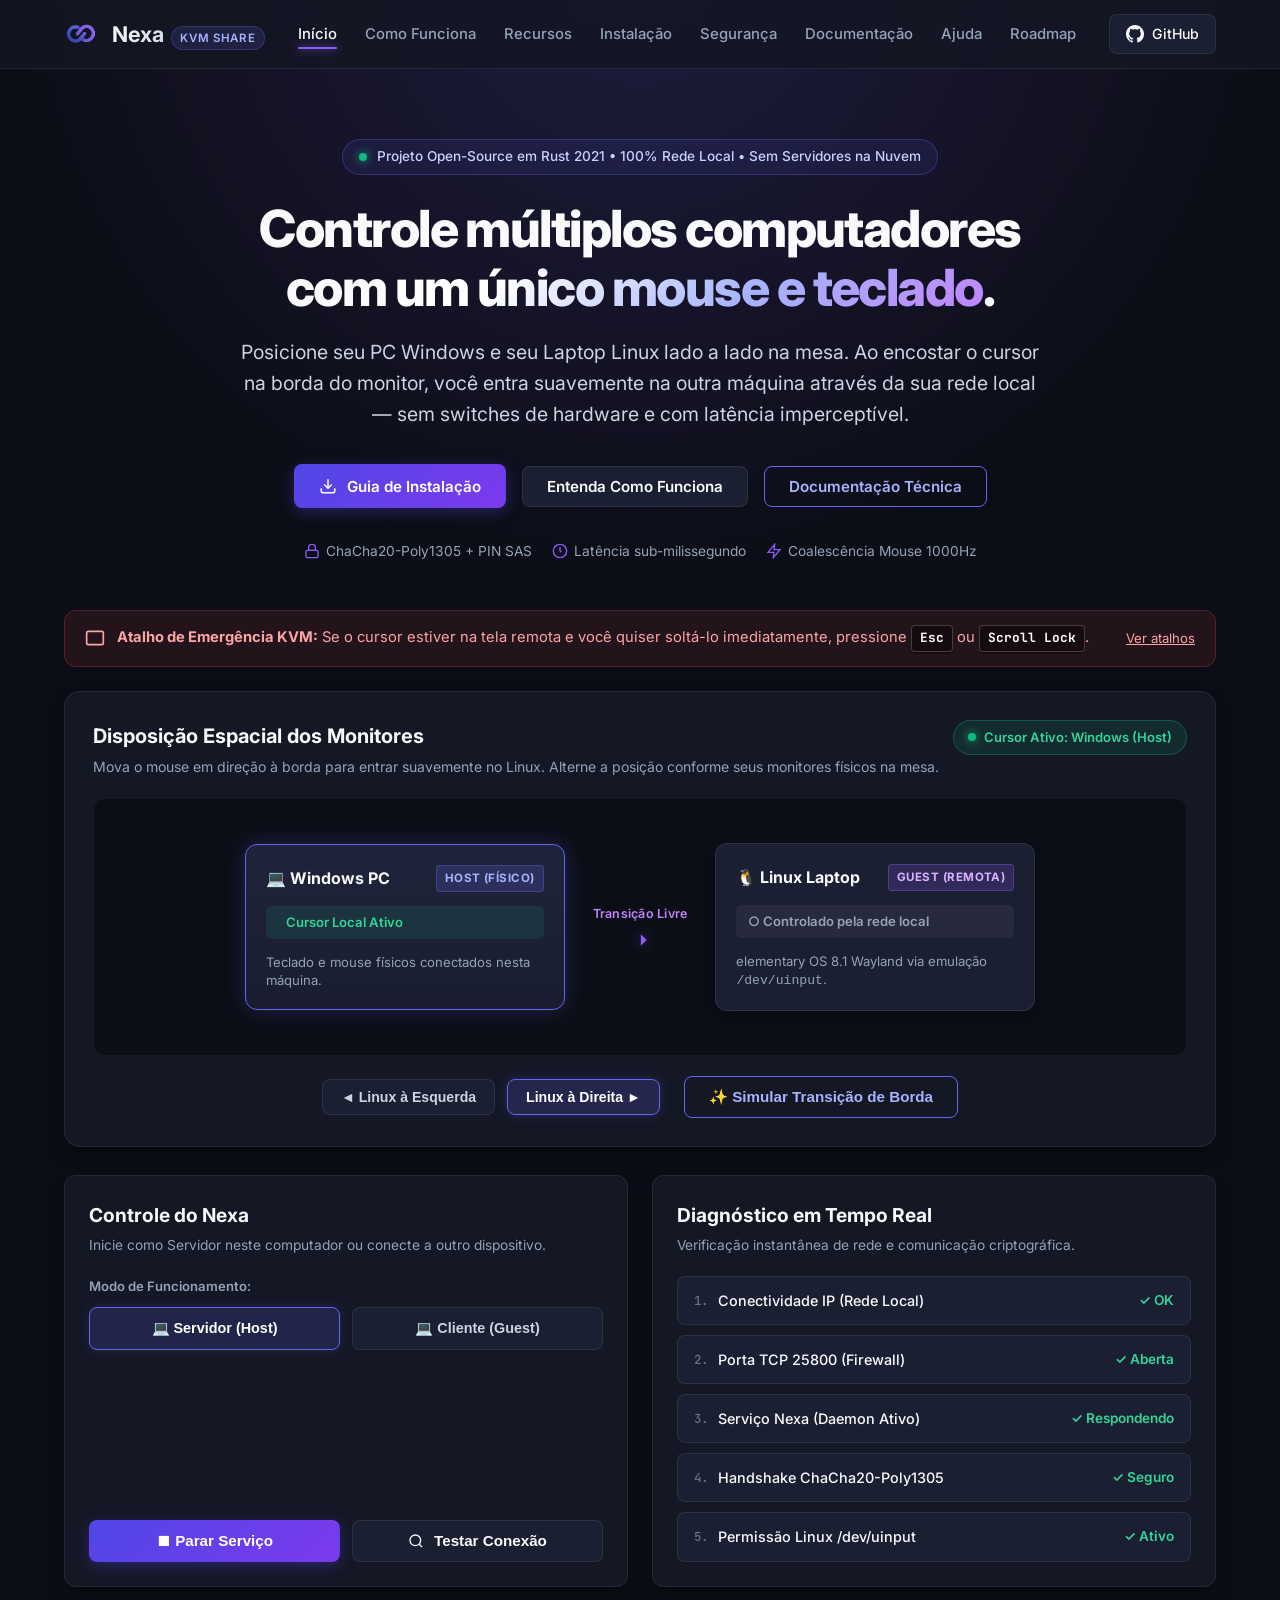
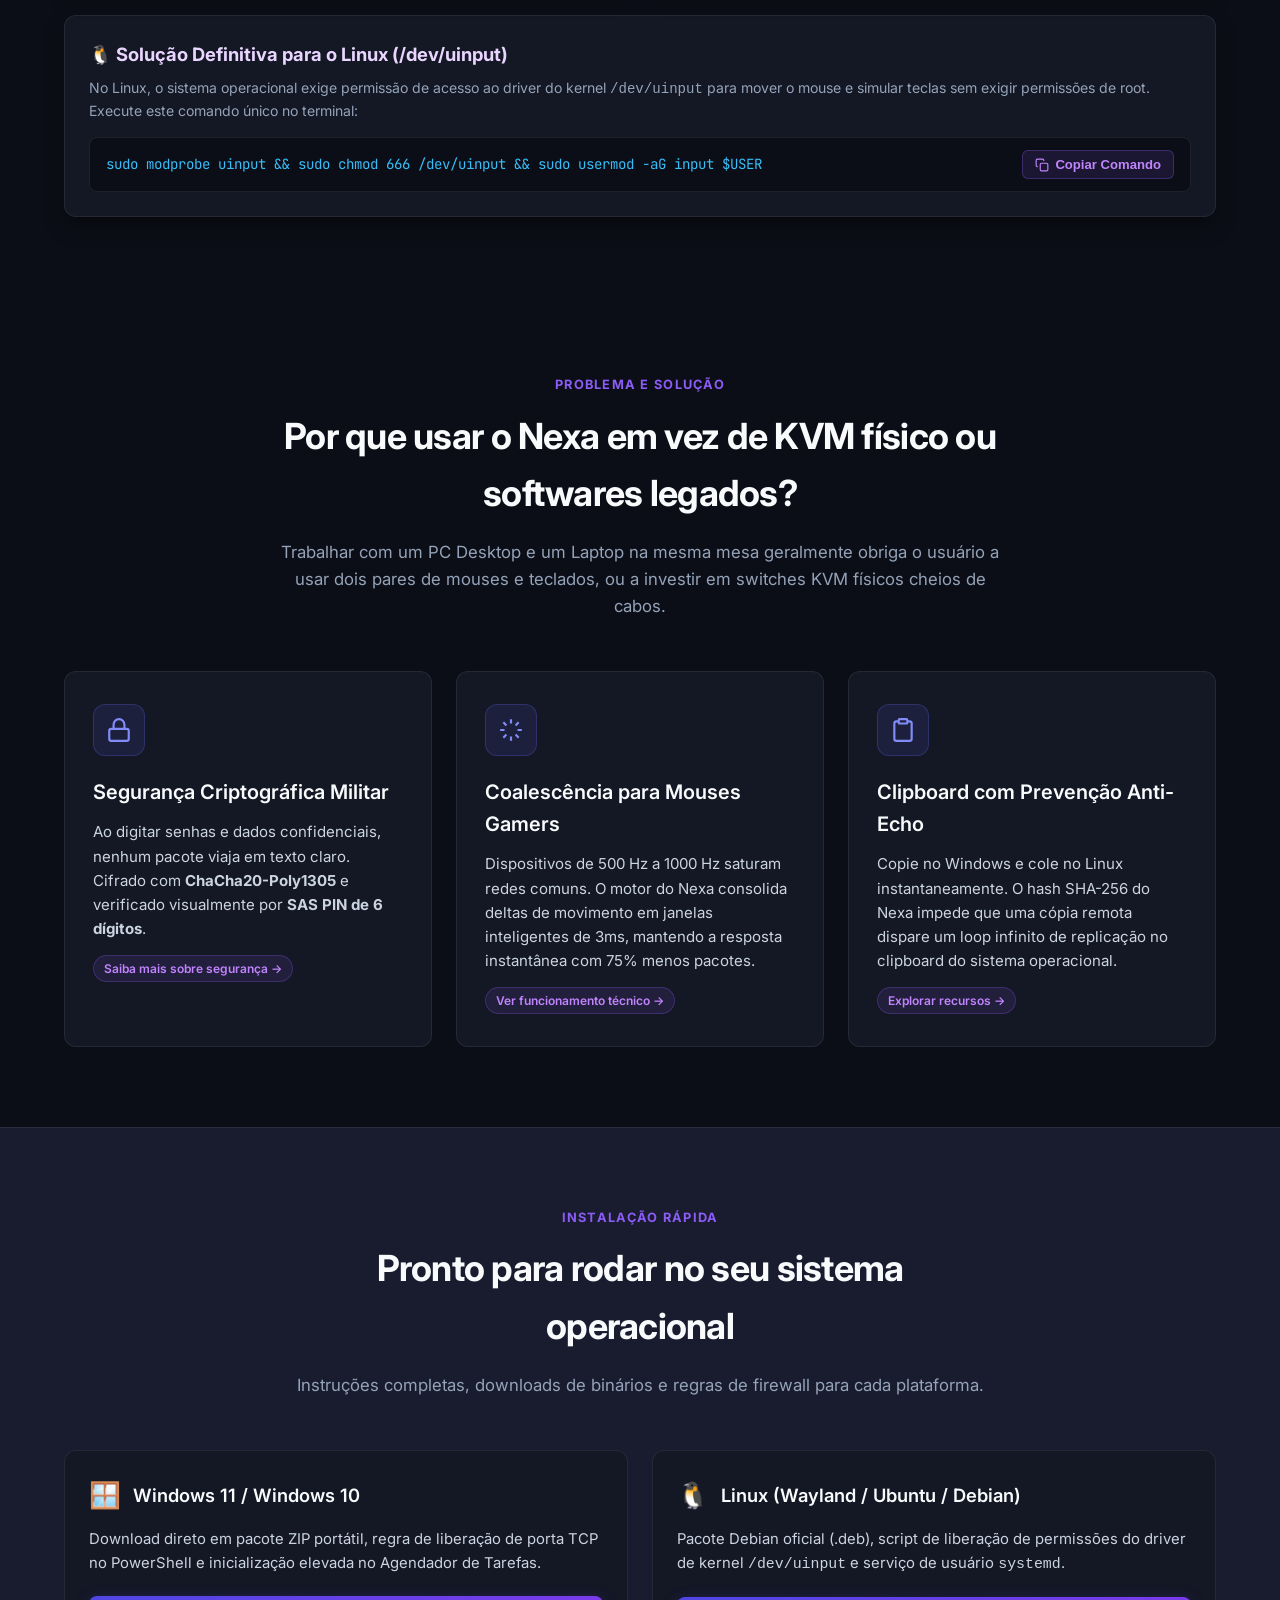
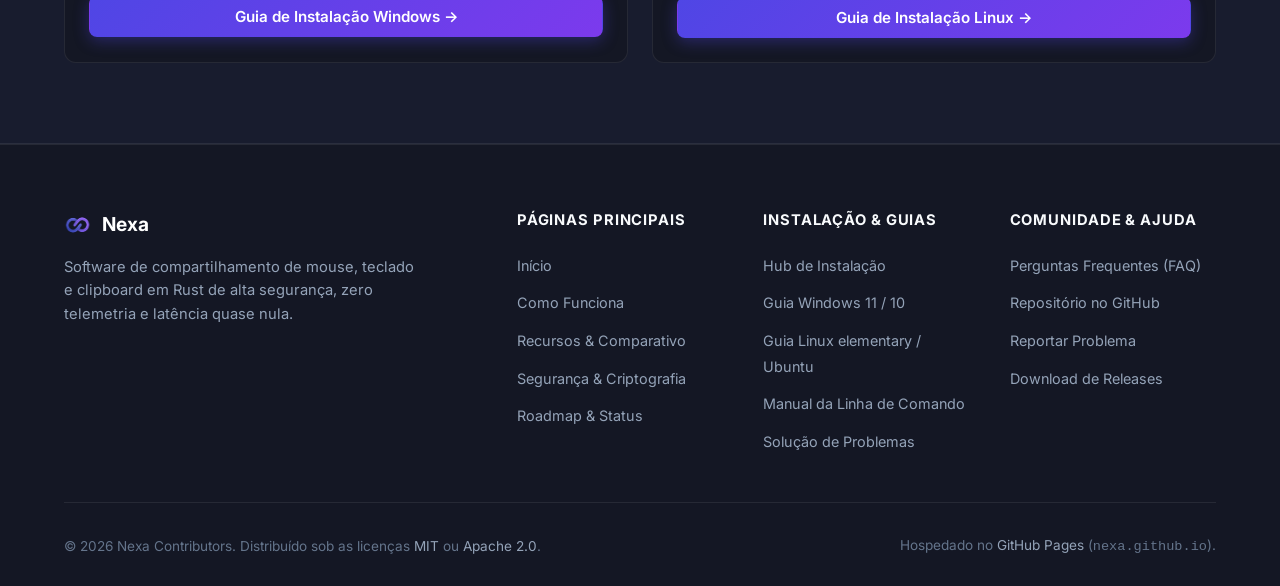
==== commit 653b8fb7: "feat(seo): implement architectural SEO, clean directory routing, Schema.org and SEO.md" ====
--- a/index.html
+++ b/index.html
@@ -4,31 +4,108 @@
   <meta charset="UTF-8">
   <meta name="viewport" content="width=device-width, initial-scale=1.0">
   
-  <!-- SEO & Metatags -->
-  <title>Nexa — Compartilhamento de Mouse, Teclado e Clipboard em Rede Local</title>
-  <meta name="description" content="Controle múltiplos computadores com um único mouse e teclado através da rede local. Desenvolvido em Rust com criptografia ChaCha20-Poly1305 e suporte a Windows 11 e Linux.">
-  <meta name="keywords" content="Nexa, KVM por software, KVM Rust, compartilhar mouse e teclado, Deskflow, Barrier, Synergy alternativo, Wayland KVM, Windows 11 Linux">
+  <!-- SEO On-Page Primário & Desambiguação de Entidade -->
+  <title>Nexa — Compartilhamento de Mouse, Teclado e Clipboard em Rede Local (KVM Rust)</title>
+  <meta name="description" content="Software KVM de alta performance desenvolvido em Rust. Controle múltiplos computadores (Windows 11 e Linux) com um único mouse e teclado através da rede local, com criptografia ChaCha20-Poly1305 ponta a ponta e zero nuvem.">
+  <meta name="keywords" content="Nexa KVM, Nexa software, KVM por software, compartilhar mouse e teclado, controlar Linux pelo Windows, KVM Rust, alternar monitor rede local, Synergy alternativa, Barrier alternativa, Deskflow, Wayland KVM">
   <meta name="author" content="Nexa Contributors">
+  <meta name="robots" content="index, follow, max-image-preview:large, max-snippet:-1, max-video-preview:-1">
+  <link rel="canonical" href="https://nexa.github.io/">
+  <link rel="alternate" hreflang="pt-BR" href="https://nexa.github.io/">
+  <link rel="alternate" hreflang="x-default" href="https://nexa.github.io/">
+
+  <!-- Google Search Console Verification Placeholder -->
+  <!-- <meta name="google-site-verification" content="SEU_CODIGO_DE_VERIFICACAO_AQUI" /> -->
   
-  <!-- OpenGraph / Social -->
-  <meta property="og:title" content="Nexa — KVM por Software de Alta Performance em Rust">
-  <meta property="og:description" content="Mova o cursor entre telas de sistemas operacionais diferentes encostando na borda do monitor. Seguro, ultra-rápido e 100% local.">
-  <meta property="og:image" content="./assets/brand/nexa-logo-dark.png">
+  <!-- OpenGraph / Facebook / WhatsApp / Discord -->
+  <meta property="og:locale" content="pt_BR">
   <meta property="og:type" content="website">
+  <meta property="og:site_name" content="Nexa KVM Share">
+  <meta property="og:title" content="Nexa — Controle Múltiplos Computadores com um Único Mouse e Teclado">
+  <meta property="og:description" content="Software KVM em Rust de alta precisão. Mova o cursor entre telas encostando na borda do monitor com criptografia de hardware ChaCha20-Poly1305.">
+  <meta property="og:url" content="https://nexa.github.io/">
+  <meta property="og:image" content="https://nexa.github.io/assets/brand/nexa-logo-dark.png">
+  <meta property="og:image:width" content="1200">
+  <meta property="og:image:height" content="630">
+  <meta property="og:image:alt" content="Logotipo e Interface do Nexa KVM Share">
   
-  <!-- Favicon oficial -->
+  <!-- Twitter / X Cards -->
+  <meta name="twitter:card" content="summary_large_image">
+  <meta name="twitter:title" content="Nexa — Compartilhamento de Mouse, Teclado e Clipboard em Rust">
+  <meta name="twitter:description" content="KVM virtual por software para Windows 11 e Linux Wayland. Zero latência, 100% rede local.">
+  <meta name="twitter:image" content="https://nexa.github.io/assets/brand/nexa-logo-dark.png">
+
+  <!-- Favicons e Ícones Oficiais de Marca -->
   <link rel="icon" type="image/png" sizes="32x32" href="./assets/brand/nexa-icon-32.png">
   <link rel="icon" type="image/png" sizes="16x16" href="./assets/brand/nexa-icon-16.png">
   <link rel="apple-touch-icon" sizes="180x180" href="./assets/brand/nexa-icon-256.png">
 
-  <!-- Google Fonts Inter -->
+  <!-- Otimização de Fontes e Renderização -->
   <link rel="preconnect" href="https://fonts.googleapis.com">
   <link rel="preconnect" href="https://fonts.gstatic.com" crossorigin>
   <link href="https://fonts.googleapis.com/css2?family=Inter:wght@400;500;600;700;800&family=JetBrains+Mono:wght@400;500;600&display=swap" rel="stylesheet">
 
-  <!-- Estilos do Site -->
+  <!-- Estilos Estruturados -->
   <link rel="stylesheet" href="./assets/css/style.css">
   <link rel="stylesheet" href="./assets/css/components.css">
+
+  <!-- Dados Estruturados Schema.org (JSON-LD) para SEO Semântico & Knowledge Graph -->
+  <script type="application/ld+json">
+  {
+    "@context": "https://schema.org",
+    "@graph": [
+      {
+        "@type": "WebSite",
+        "@id": "https://nexa.github.io/#website",
+        "url": "https://nexa.github.io/",
+        "name": "Nexa KVM Share",
+        "description": "Software open-source de compartilhamento de mouse, teclado e clipboard em rede local desenvolvido em Rust.",
+        "publisher": {
+          "@id": "https://nexa.github.io/#organization"
+        },
+        "inLanguage": "pt-BR"
+      },
+      {
+        "@type": "Organization",
+        "@id": "https://nexa.github.io/#organization",
+        "name": "Nexa Project",
+        "url": "https://nexa.github.io/",
+        "logo": {
+          "@type": "ImageObject",
+          "url": "https://nexa.github.io/assets/brand/nexa-logo-dark.png",
+          "width": "512",
+          "height": "512"
+        },
+        "sameAs": [
+          "https://github.com/rafaelmaciels/Nexa"
+        ]
+      },
+      {
+        "@type": "SoftwareApplication",
+        "@id": "https://nexa.github.io/#software",
+        "name": "Nexa",
+        "operatingSystem": "Windows 11, Windows 10 x64, Linux (elementary OS 8.1 Wayland, Ubuntu 22.04+, Debian 12+)",
+        "applicationCategory": "DeveloperApplication",
+        "applicationSubCategory": "KVM Software / Remote Peripheral Sharing",
+        "softwareVersion": "0.1.0",
+        "license": "https://opensource.org/licenses/MIT",
+        "description": "Permite controlar múltiplos computadores na mesma mesa com um único mouse e teclado através da rede local, com conversão geométrica 2D e criptografia ChaCha20-Poly1305.",
+        "offers": {
+          "@type": "Offer",
+          "price": "0.00",
+          "priceCurrency": "USD"
+        },
+        "featureList": [
+          "Transição fluida entre monitores ao tocar a borda da tela",
+          "Criptografia de ponta a ponta com ChaCha20-Poly1305 e confirmação SAS PIN",
+          "Sincronização de área de transferência UTF-8 com algoritmo Anti-Echo SHA-256",
+          "Coalescência adaptativa para mouses gamers de 1000Hz",
+          "Suporte nativo a Wayland via /dev/uinput e Windows 11 com Low-Level Hooks"
+        ]
+      }
+    ]
+  }
+  </script>
 </head>
 <body>
 
@@ -38,30 +115,32 @@
   <!-- Header / Barra de Navegação -->
   <header class="site-header">
     <div class="container header-inner">
-      <a href="./index.html" class="brand-wrapper" title="Nexa — Página Inicial">
-        <img src="./assets/brand/nexa-icon-64.png" alt="Nexa Logo" class="brand-logo-img">
+      <a href="./" class="brand-wrapper" title="Nexa — Página Inicial">
+        <img src="./assets/brand/nexa-icon-64.png" alt="Nexa Logo" class="brand-logo-img" width="34" height="34">
         <div class="brand-title-box">
           <span class="brand-name">Nexa</span>
-          <span class="brand-tag">v0.1.0</span>
+          <span class="brand-tag">KVM Share</span>
         </div>
       </a>
 
-      <!-- Menu de Navegação -->
-      <nav>
+      <!-- Menu de Navegação Semântico com Links Internos de SEO -->
+      <nav aria-label="Navegação Principal">
         <ul class="nav-menu">
-          <li><a href="./index.html" class="nav-link active">Início</a></li>
-          <li><a href="#como-funciona" class="nav-link">Como Funciona</a></li>
-          <li><a href="#recursos" class="nav-link">Recursos</a></li>
-          <li><a href="#instalacao" class="nav-link">Instalação</a></li>
-          <li><a href="./docs.html" class="nav-link">Documentação</a></li>
-          <li><a href="./roadmap.html" class="nav-link">Roadmap & Status</a></li>
+          <li><a href="./" class="nav-link active">Início</a></li>
+          <li><a href="./como-funciona/" class="nav-link">Como Funciona</a></li>
+          <li><a href="./recursos/" class="nav-link">Recursos</a></li>
+          <li><a href="./instalacao/" class="nav-link">Instalação</a></li>
+          <li><a href="./seguranca/" class="nav-link">Segurança</a></li>
+          <li><a href="./documentacao/" class="nav-link">Documentação</a></li>
+          <li><a href="./solucao-de-problemas/" class="nav-link">Ajuda</a></li>
+          <li><a href="./roadmap/" class="nav-link">Roadmap</a></li>
         </ul>
       </nav>
 
       <!-- Ações do Header -->
       <div class="header-actions">
-        <a href="https://github.com/rafaelmaciels/Nexa" target="_blank" rel="noopener noreferrer" class="btn-github">
-          <svg viewBox="0 0 24 24">
+        <a href="https://github.com/rafaelmaciels/Nexa" target="_blank" rel="noopener noreferrer" class="btn-github" title="Ver código-fonte do Nexa no GitHub">
+          <svg viewBox="0 0 24 24" width="18" height="18" fill="currentColor">
             <path d="M12 0C5.37 0 0 5.37 0 12c0 5.31 3.435 9.795 8.205 11.385.6.105.825-.255.825-.57 0-.285-.015-1.23-.015-2.235-3.015.555-3.795-.735-4.035-1.41-.135-.345-.72-1.41-1.23-1.695-.42-.225-1.02-.78-.015-.795.945-.015 1.62.87 1.845 1.23 1.08 1.815 2.805 1.305 3.495.99.105-.78.42-1.305.765-1.605-2.67-.3-5.46-1.335-5.46-5.925 0-1.305.465-2.385 1.23-3.225-.12-.3-.54-1.53.12-3.18 0 0 1.005-.315 3.3 1.23.96-.27 1.98-.405 3-.405s2.04.135 3 .405c2.295-1.56 3.3-1.23 3.3-1.23.66 1.65.24 2.88.12 3.18.765.84 1.23 1.905 1.23 3.225 0 4.605-2.805 5.625-5.475 5.925.435.375.81 1.095.81 2.22 0 1.605-.015 2.895-.015 3.3 0 .315.225.69.825.57A12.02 12.02 0 0024 12c0-6.63-5.37-12-12-12z"/>
           </svg>
           <span>GitHub</span>
@@ -77,13 +156,15 @@
     </div>
   </header>
 
-  <!-- Hero Section -->
+  <!-- Conteúdo Principal -->
   <main>
+    
+    <!-- Hero Section -->
     <section class="hero-section">
       <div class="container hero-content">
         <div class="hero-badge-pill">
           <span class="pulse-dot"></span>
-          <span>Open-Source em Rust 2021 • Zero Nuvem • Criptografia Militar</span>
+          <span>Projeto Open-Source em Rust 2021 • 100% Rede Local • Sem Servidores na Nuvem</span>
         </div>
 
         <h1 class="hero-title">
@@ -91,53 +172,51 @@
         </h1>
 
         <p class="hero-subtitle">
-          Posicione suas máquinas lado a lado e mova o cursor livremente entre telas através da rede local.
-          Projetado para eliminar latência, sem fios extras e com compatibilidade nativa entre <strong>Windows 11</strong> e <strong>Linux</strong>.
+          Posicione seu PC Windows e seu Laptop Linux lado a lado na mesa. Ao encostar o cursor na borda do monitor, você entra suavemente na outra máquina através da sua rede local — sem switches de hardware e com latência imperceptível.
         </p>
 
         <div class="hero-actions">
-          <a href="#instalacao" class="btn btn-primary">
+          <a href="./instalacao/" class="btn btn-primary">
             <svg width="18" height="18" viewBox="0 0 24 24" fill="none" stroke="currentColor" stroke-width="2">
               <path d="M21 15v4a2 2 0 0 1-2 2H5a2 2 0 0 1-2-2v-4"></path>
               <polyline points="7 10 12 15 17 10"></polyline>
               <line x1="12" y1="15" x2="12" y2="3"></line>
             </svg>
-            <span>Baixar Nexa v0.1.0</span>
+            <span>Guia de Instalação</span>
           </a>
-          <a href="./docs.html" class="btn btn-secondary">
-            <svg width="18" height="18" viewBox="0 0 24 24" fill="none" stroke="currentColor" stroke-width="2">
-              <path d="M2 3h6a4 4 0 0 1 4 4v14a3 3 0 0 0-3-3H2z"></path>
-              <path d="M22 3h-6a4 4 0 0 0-4 4v14a3 3 0 0 1 3-3h7z"></path>
-            </svg>
-            <span>Ler Documentação</span>
+          <a href="./como-funciona/" class="btn btn-secondary">
+            <span>Entenda Como Funciona</span>
+          </a>
+          <a href="./documentacao/" class="btn btn-outline">
+            <span>Documentação Técnica</span>
           </a>
         </div>
 
         <div class="hero-meta-badges">
           <div class="hero-meta-item">
-            <svg viewBox="0 0 24 24" fill="none" stroke="currentColor" stroke-width="2">
+            <svg viewBox="0 0 24 24" fill="none" stroke="currentColor" stroke-width="2" width="16" height="16">
               <rect x="3" y="11" width="18" height="11" rx="2" ry="2"></rect>
               <path d="M7 11V7a5 5 0 0 1 10 0v4"></path>
             </svg>
             <span>ChaCha20-Poly1305 + PIN SAS</span>
           </div>
           <div class="hero-meta-item">
-            <svg viewBox="0 0 24 24" fill="none" stroke="currentColor" stroke-width="2">
+            <svg viewBox="0 0 24 24" fill="none" stroke="currentColor" stroke-width="2" width="16" height="16">
               <circle cx="12" cy="12" r="10"></circle>
               <polyline points="12 6 12 12 14 14"></polyline>
             </svg>
             <span>Latência sub-milissegundo</span>
           </div>
           <div class="hero-meta-item">
-            <svg viewBox="0 0 24 24" fill="none" stroke="currentColor" stroke-width="2">
+            <svg viewBox="0 0 24 24" fill="none" stroke="currentColor" stroke-width="2" width="16" height="16">
               <path d="M13 2L3 14h9l-1 8 10-12h-9l1-8z"></path>
             </svg>
-            <span>Coalescência Gamer 1000Hz</span>
-          </div>
-        </div>
-      </div>
-
-      <!-- Demonstração Interativa do Painel Gráfico (Fiel ao print) -->
+            <span>Coalescência Mouse 1000Hz</span>
+          </div>
+        </div>
+      </div>
+
+      <!-- Demonstração Interativa do Painel Gráfico Oficial -->
       <div class="container">
         
         <!-- Banner de Atalho de Emergência KVM -->
@@ -150,19 +229,16 @@
                 <line x1="10" y1="8" x2="10" y2="8"></line>
                 <line x1="14" y1="8" x2="14" y2="8"></line>
                 <line x1="18" y1="8" x2="18" y2="8"></line>
-                <line x1="6" y1="12" x2="6" y2="12"></line>
-                <line x1="18" y1="12" x2="18" y2="12"></line>
-                <line x1="9" y1="16" x2="15" y2="16"></line>
               </svg>
             </div>
             <div>
               <strong>Atalho de Emergência KVM:</strong> Se o cursor estiver na tela remota e você quiser soltá-lo imediatamente, pressione <span class="kbd-badge">Esc</span> ou <span class="kbd-badge">Scroll Lock</span>.
             </div>
           </div>
-          <span style="font-size: 0.78rem; color: #f87171; opacity: 0.8;">Atalho Ativo</span>
-        </div>
-
-        <!-- Canvas Espacial de Monitores (Componente Interativo) -->
+          <a href="./solucao-de-problemas/" style="font-size: 0.82rem; color: #fca5a5; text-decoration: underline;">Ver atalhos</a>
+        </div>
+
+        <!-- Canvas Espacial de Monitores (Interativo) -->
         <div class="canvas-card">
           <div class="canvas-header">
             <div>
@@ -182,7 +258,6 @@
           <!-- Palco dos computadores -->
           <div id="screensStage" class="screens-stage">
             
-            <!-- Tela Windows Host -->
             <div id="screenHost" class="screen-card active-screen">
               <div class="screen-card-header">
                 <div class="screen-name">
@@ -195,11 +270,10 @@
                 <span>Cursor Local Ativo</span>
               </div>
               <div class="screen-desc">
-                Teclado e mouse físicos conectados aqui.
-              </div>
-            </div>
-
-            <!-- Ponte / Seta de Transição -->
+                Teclado e mouse físicos conectados nesta máquina.
+              </div>
+            </div>
+
             <div id="transitionBridge" class="transition-bridge">
               <span class="transition-label">Transição Livre</span>
               <div class="transition-arrow">
@@ -209,7 +283,6 @@
               </div>
             </div>
 
-            <!-- Tela Linux Guest -->
             <div id="screenRemote" class="screen-card">
               <div class="screen-card-header">
                 <div class="screen-name">
@@ -221,7 +294,7 @@
                 <span>○ Controlado pela rede local</span>
               </div>
               <div class="screen-desc">
-                 elementary OS 8.1 Wayland via <code>/dev/uinput</code>.
+                 elementary OS 8.1 Wayland via emulação <code>/dev/uinput</code>.
               </div>
             </div>
 
@@ -229,10 +302,10 @@
 
           <!-- Controles do Canvas -->
           <div class="canvas-controls">
-            <button id="btnPositionLeft" class="btn-position-toggle">
+            <button id="btnPositionLeft" class="btn-position-toggle" aria-label="Mover Linux para a esquerda">
               <span>◄ Linux à Esquerda</span>
             </button>
-            <button id="btnPositionRight" class="btn-position-toggle active">
+            <button id="btnPositionRight" class="btn-position-toggle active" aria-label="Mover Linux para a direita">
               <span>Linux à Direita ►</span>
             </button>
             <button id="btnSimulateTransition" class="btn btn-outline" style="margin-left: 12px;">
@@ -244,7 +317,6 @@
         <!-- Grid de Controle do Nexa e Diagnóstico em Tempo Real -->
         <div class="dual-panel-grid">
           
-          <!-- Painel de Controle -->
           <div class="panel-card">
             <div class="panel-title">Controle do Nexa</div>
             <div class="panel-subtitle">Inicie como Servidor neste computador ou conecte a outro dispositivo.</div>
@@ -275,7 +347,6 @@
             </div>
           </div>
 
-          <!-- Painel de Diagnóstico em Tempo Real -->
           <div class="panel-card">
             <div class="panel-title">Diagnóstico em Tempo Real</div>
             <div class="panel-subtitle">Verificação instantânea de rede e comunicação criptográfica.</div>
@@ -331,7 +402,7 @@
             <span>🐧 Solução Definitiva para o Linux (/dev/uinput)</span>
           </div>
           <div class="uinput-desc">
-            No Linux, o sistema operacional exige permissão de acesso ao driver do kernel <code>/dev/uinput</code> para mover o mouse e digitar sem necessidade de root. Execute este comando único no terminal para liberar o acesso instantaneamente:
+            No Linux, o sistema operacional exige permissão de acesso ao driver do kernel <code>/dev/uinput</code> para mover o mouse e simular teclas sem exigir permissões de root. Execute este comando único no terminal:
           </div>
           <div class="code-box">
             <span class="code-snippet">sudo modprobe uinput && sudo chmod 666 /dev/uinput && sudo usermod -aG input $USER</span>
@@ -348,14 +419,14 @@
       </div>
     </section>
 
-    <!-- Seção: Por que o Nexa? (O Problema que ele Resolve) -->
-    <section id="recursos" class="section">
+    <!-- Seção de Solução do Problema (SEO de Intenção Informacional e Comparativo) -->
+    <section class="section">
       <div class="container">
         <div class="section-header">
-          <span class="section-tag">Engenharia Moderna</span>
-          <h2 class="section-title">Construído para superar as limitações do passado</h2>
+          <span class="section-tag">Problema e Solução</span>
+          <h2 class="section-title">Por que usar o Nexa em vez de KVM físico ou softwares legados?</h2>
           <p class="section-desc">
-            Softwares tradicionais de KVM sofrem com bases de código antigas em C++, latência perceptível, falhas de segurança e problemas com compositores modernos. O Nexa foi projetado do zero em Rust para uma experiência sem fricção.
+            Trabalhar com um PC Desktop e um Laptop na mesma mesa geralmente obriga o usuário a usar dois pares de mouses e teclados, ou a investir em switches KVM físicos cheios de cabos.
           </p>
         </div>
 
@@ -368,11 +439,11 @@
                 <path d="M7 11V7a5 5 0 0 1 10 0v4"></path>
               </svg>
             </div>
-            <h3 class="feature-title">Criptografia Ponta a Ponta</h3>
+            <h3 class="feature-title">Segurança Criptográfica Militar</h3>
             <p class="feature-text">
-              Toda a movimentação de mouse, teclas e textos trafegam por canal cifrado com <strong>ChaCha20-Poly1305</strong>. Um código visual <strong>SAS PIN de 6 dígitos</strong> confirma o pareamento e elimina ataques de Homem-no-Meio (MITM).
+              Ao digitar senhas e dados confidenciais, nenhum pacote viaja em texto claro. Cifrado com <strong>ChaCha20-Poly1305</strong> e verificado visualmente por <strong>SAS PIN de 6 dígitos</strong>.
             </p>
-            <span class="feature-badge">Zero Sniffing</span>
+            <a href="./seguranca/" class="feature-badge" style="text-decoration:none;">Saiba mais sobre segurança →</a>
           </div>
 
           <div class="feature-card">
@@ -381,11 +452,11 @@
                 <path d="M12 2v4M12 18v4M4.93 4.93l2.83 2.83M16.24 16.24l2.83 2.83M2 12h4M18 12h4M4.93 19.07l2.83-2.83M16.24 7.76l2.83-2.83"/>
               </svg>
             </div>
-            <h3 class="feature-title">Coalescência de Mouse Gamer</h3>
+            <h3 class="feature-title">Coalescência para Mouses Gamers</h3>
             <p class="feature-text">
-              Mouses de alta taxa de polling (500 Hz a 1000 Hz) geram milhares de eventos por segundo. O coalescedor adaptativo do Nexa compacta pacotes em janelas de 3ms, cortando o uso de banda em 75% sem qualquer perda de precisão.
+              Dispositivos de 500 Hz a 1000 Hz saturam redes comuns. O motor do Nexa consolida deltas de movimento em janelas inteligentes de 3ms, mantendo a resposta instantânea com 75% menos pacotes.
             </p>
-            <span class="feature-badge">Taxa 1000 Hz Nativa</span>
+            <a href="./como-funciona/" class="feature-badge" style="text-decoration:none;">Ver funcionamento técnico →</a>
           </div>
 
           <div class="feature-card">
@@ -395,111 +466,57 @@
                 <rect x="8" y="2" width="8" height="4" rx="1" ry="1"></rect>
               </svg>
             </div>
-            <h3 class="feature-title">Clipboard com Algoritmo Anti-Echo</h3>
+            <h3 class="feature-title">Clipboard com Prevenção Anti-Echo</h3>
             <p class="feature-text">
-              Copie textos formatados, códigos e emojis em uma máquina e cole na outra. O algoritmo de hash SHA-256 previne ativamente loops infinitos de cópia e conta com barreira protetora contra payloads gigantescos de até 10 MB.
+              Copie no Windows e cole no Linux instantaneamente. O hash SHA-256 do Nexa impede que uma cópia remota dispare um loop infinito de replicação no clipboard do sistema operacional.
             </p>
-            <span class="feature-badge">UTF-8 Completo</span>
-          </div>
-
-          <div class="feature-card">
-            <div class="feature-icon-box">
-              <svg viewBox="0 0 24 24" fill="none" stroke="currentColor" stroke-width="2">
-                <circle cx="12" cy="12" r="10"></circle>
-                <line x1="2" y1="12" x2="22" y2="12"></line>
-                <path d="M12 2a15.3 15.3 0 0 1 4 10 15.3 15.3 0 0 1-4 10 15.3 15.3 0 0 1-4-10 15.3 15.3 0 0 1 4-10z"></path>
-              </svg>
-            </div>
-            <h3 class="feature-title">Independência de Bandas Wi-Fi</h3>
-            <p class="feature-text">
-              Conecte suas máquinas mesmo se uma estiver no Wi-Fi 2.4 GHz e a outra no 5.0 GHz ou no cabo de rede Ethernet. O Nexa opera via TCP direto com fallback para descoberta automática por broadcast UDP local.
-            </p>
-            <span class="feature-badge">TCP + UDP Broadcast</span>
-          </div>
-
-          <div class="feature-card">
-            <div class="feature-icon-box">
-              <svg viewBox="0 0 24 24" fill="none" stroke="currentColor" stroke-width="2">
-                <rect x="2" y="3" width="20" height="14" rx="2" ry="2"></rect>
-                <line x1="8" y1="21" x2="16" y2="21"></line>
-                <line x1="12" y1="17" x2="12" y2="21"></line>
-              </svg>
-            </div>
-            <h3 class="feature-title">Topologia Espacial 2D</h3>
-            <p class="feature-text">
-              Converte resoluções assimétricas (ex.: monitor 4K 3840x2160 no Windows ao lado de tela Full HD 1920x1080 no Linux) através de coordenadas normalizadas (0..65535), garantindo que o cursor entre exatamente na altura certa.
-            </p>
-            <span class="feature-badge">Proporcional 2D</span>
-          </div>
-
-          <div class="feature-card">
-            <div class="feature-icon-box">
-              <svg viewBox="0 0 24 24" fill="none" stroke="currentColor" stroke-width="2">
-                <path d="M22 11.08V12a10 10 0 1 1-5.93-9.14"></path>
-                <polyline points="22 4 12 14.01 9 11.01"></polyline>
-              </svg>
-            </div>
-            <h3 class="feature-title">Diagnóstico Granular</h3>
-            <p class="feature-text">
-              Acabou a adivinhação. O comando integrado <code>--test-connection</code> verifica passo a passo: alcance de IP, bloqueio por firewall, daemon ativo, handshake e autorização, informando com precisão a causa de qualquer falha.
-            </p>
-            <span class="feature-badge">CLI + Web GUI</span>
+            <a href="./recursos/" class="feature-badge" style="text-decoration:none;">Explorar recursos →</a>
           </div>
 
         </div>
       </div>
     </section>
 
-    <!-- Seção: Como Funciona (Arquitetura Técnica) -->
-    <section id="como-funciona" class="section" style="background: var(--bg-surface-elevated); border-top: 1px solid var(--border); border-bottom: 1px solid var(--border);">
+    <!-- Seção de Instalação e Guias por Sistema -->
+    <section class="section" style="background: var(--bg-surface-elevated); border-top: 1px solid var(--border); border-bottom: 1px solid var(--border);">
       <div class="container">
         <div class="section-header">
-          <span class="section-tag">Por dentro do motor</span>
-          <h2 class="section-title">Arquitetura de Baixo Nível e Protocolo Binário</h2>
+          <span class="section-tag">Instalação Rápida</span>
+          <h2 class="section-title">Pronto para rodar no seu sistema operacional</h2>
           <p class="section-desc">
-            Veja como o Nexa orquestra hooks do sistema operacional, criptografia e serialização binária com overhead mínimo.
+            Instruções completas, downloads de binários e regras de firewall para cada plataforma.
           </p>
         </div>
 
-        <div style="display: grid; grid-template-columns: repeat(auto-fit, minmax(280px, 1fr)); gap: 24px;">
+        <div style="display: grid; grid-template-columns: repeat(auto-fit, minmax(320px, 1fr)); gap: 24px;">
           
           <div class="step-card">
             <div class="step-header">
-              <div class="step-number">1</div>
-              <div class="step-title">Captura Nativa de Entrada</div>
+              <span style="font-size: 1.6rem;">🪟</span>
+              <div class="step-title">Windows 11 / Windows 10</div>
             </div>
             <div class="step-body">
-              No <strong>Windows</strong>, o Nexa instala Low-Level Hooks (<code>WH_MOUSE_LL</code> e <code>WH_KEYBOARD_LL</code>) com DPI Awareness ativo. No <strong>Linux</strong>, emula os periféricos diretamente no kernel via <code>/dev/uinput</code>.
+              <p>Download direto em pacote ZIP portátil, regra de liberação de porta TCP no PowerShell e inicialização elevada no Agendador de Tarefas.</p>
+              <div style="margin-top: 20px;">
+                <a href="./instalacao/windows/" class="btn btn-primary" style="width: 100%;">
+                  <span>Guia de Instalação Windows →</span>
+                </a>
+              </div>
             </div>
           </div>
 
           <div class="step-card">
             <div class="step-header">
-              <div class="step-number">2</div>
-              <div class="step-title">Framing Binário de 16 Bytes</div>
+              <span style="font-size: 1.6rem;">🐧</span>
+              <div class="step-title">Linux (Wayland / Ubuntu / Debian)</div>
             </div>
             <div class="step-body">
-              Todo pacote possui cabeçalho de 16 bytes: Magic <code>0x4E455841</code> ("NEXA"), versão, tipo de evento (mouse, teclado, clipboard, ping/pong), tamanho do payload e checksum <strong>CRC32</strong> anti-corrupção.
-            </div>
-          </div>
-
-          <div class="step-card">
-            <div class="step-header">
-              <div class="step-number">3</div>
-              <div class="step-title">Túnel Criptográfico Seguro</div>
-            </div>
-            <div class="step-body">
-              O handshake troca chaves efêmeras <strong>X25519</strong> e deriva uma chave simétrica de 32 bytes via HKDF-SHA256. Nonces sequenciais garantem rejeição imediata de ataques de repetição (anti-replay).
-            </div>
-          </div>
-
-          <div class="step-card">
-            <div class="step-header">
-              <div class="step-number">4</div>
-              <div class="step-title">Injeção Transparente no SO</div>
-            </div>
-            <div class="step-body">
-              Quando o cursor cruza a borda, o Nexa suprime os eventos na máquina transmissora e transmite as coordenadas normalizadas para o receptor, que injeta os scancodes exatos (ABNT2 e US).
+              <p>Pacote Debian oficial (.deb), script de liberação de permissões do driver de kernel <code>/dev/uinput</code> e serviço de usuário <code>systemd</code>.</p>
+              <div style="margin-top: 20px;">
+                <a href="./instalacao/linux/" class="btn btn-primary" style="width: 100%;">
+                  <span>Guia de Instalação Linux →</span>
+                </a>
+              </div>
             </div>
           </div>
 
@@ -507,204 +524,51 @@
       </div>
     </section>
 
-    <!-- Seção: Instalação e Primeiros Passos -->
-    <section id="instalacao" class="section">
-      <div class="container">
-        <div class="section-header">
-          <span class="section-tag">Comece em Minutos</span>
-          <h2 class="section-title">Instalação e Configuração Rápida</h2>
-          <p class="section-desc">
-            Escolha o sistema operacional correspondente e configure sua rede local em poucos passos.
-          </p>
-        </div>
-
-        <!-- Abas comutáveis: Windows / Linux -->
-        <div class="platform-tabs-nav">
-          <button class="platform-tab-btn active" data-platform="windows">
-            <span>🪟 Windows 11 / Windows 10</span>
-          </button>
-          <button class="platform-tab-btn" data-platform="linux">
-            <span>🐧 Linux (elementary OS / Ubuntu / Debian)</span>
-          </button>
-        </div>
-
-        <!-- Conteúdo da Aba Windows -->
-        <div id="tab-content-windows" class="platform-tab-panel active">
-          <div class="steps-container">
-            
-            <div class="step-card">
-              <div class="step-header">
-                <div class="step-number">1</div>
-                <div class="step-title">Download do Executável</div>
-              </div>
-              <div class="step-body">
-                <p>Baixe o pacote pré-compilado para Windows x64 e extraia em <code>C:\Nexa\</code>:</p>
-                <div class="code-box">
-                  <span class="code-snippet">https://github.com/rafaelmaciels/Nexa/releases/latest/download/nexa-windows-x64.zip</span>
-                  <a href="https://github.com/rafaelmaciels/Nexa/releases/latest/download/nexa-windows-x64.zip" class="btn-copy-code" style="text-decoration:none;">
-                    <span>Download (.zip)</span>
-                  </a>
-                </div>
-              </div>
-            </div>
-
-            <div class="step-card">
-              <div class="step-header">
-                <div class="step-number">2</div>
-                <div class="step-title">Liberar a Porta 25800 no Firewall do Windows</div>
-              </div>
-              <div class="step-body">
-                <p>Abra o <strong>PowerShell como Administrador</strong> e execute:</p>
-                <div class="code-box">
-                  <span class="code-snippet">netsh advfirewall firewall add rule name="Nexa KVM Share" dir=in action=allow protocol=TCP localport=25800 profile=any</span>
-                  <button class="btn-copy-code" data-clipboard-text="netsh advfirewall firewall add rule name=&quot;Nexa KVM Share&quot; dir=in action=allow protocol=TCP localport=25800 profile=any">
-                    <span>Copiar Comando</span>
-                  </button>
-                </div>
-              </div>
-            </div>
-
-            <div class="step-card">
-              <div class="step-header">
-                <div class="step-number">3</div>
-                <div class="step-title">Iniciar o Painel Gráfico ou Linha de Comando</div>
-              </div>
-              <div class="step-body">
-                <p>Dê um duplo clique em <code>nexa-daemon.exe</code> para abrir a interface gráfica no navegador ou inicie via terminal:</p>
-                <div class="code-box">
-                  <span class="code-snippet">.\nexa-daemon.exe --server --port 25800</span>
-                  <button class="btn-copy-code" data-clipboard-text=".\nexa-daemon.exe --server --port 25800">
-                    <span>Copiar Comando</span>
-                  </button>
-                </div>
-              </div>
-            </div>
-
-          </div>
-        </div>
-
-        <!-- Conteúdo da Aba Linux -->
-        <div id="tab-content-linux" class="platform-tab-panel">
-          <div class="steps-container">
-            
-            <div class="step-card">
-              <div class="step-header">
-                <div class="step-number">1</div>
-                <div class="step-title">Download e Instalação do Pacote .deb</div>
-              </div>
-              <div class="step-body">
-                <p>Baixe o pacote oficial e instale via terminal:</p>
-                <div class="code-box">
-                  <span class="code-snippet">wget https://github.com/rafaelmaciels/Nexa/releases/latest/download/nexa_0.1.0_amd64.deb && sudo dpkg -i nexa_0.1.0_amd64.deb</span>
-                  <button class="btn-copy-code" data-clipboard-text="wget https://github.com/rafaelmaciels/Nexa/releases/latest/download/nexa_0.1.0_amd64.deb && sudo dpkg -i nexa_0.1.0_amd64.deb">
-                    <span>Copiar Comando</span>
-                  </button>
-                </div>
-              </div>
-            </div>
-
-            <div class="step-card">
-              <div class="step-header">
-                <div class="step-number">2</div>
-                <div class="step-title">Permissões de Emulação (/dev/uinput) e Firewall</div>
-              </div>
-              <div class="step-body">
-                <p>Permita que o usuário manipule o mouse e libere a porta no UFW:</p>
-                <div class="code-box">
-                  <span class="code-snippet">sudo modprobe uinput && sudo chmod 666 /dev/uinput && sudo usermod -aG input $USER && sudo ufw allow 25800/tcp</span>
-                  <button class="btn-copy-code" data-clipboard-text="sudo modprobe uinput && sudo chmod 666 /dev/uinput && sudo usermod -aG input $USER && sudo ufw allow 25800/tcp">
-                    <span>Copiar Comando</span>
-                  </button>
-                </div>
-              </div>
-            </div>
-
-            <div class="step-card">
-              <div class="step-header">
-                <div class="step-number">3</div>
-                <div class="step-title">Conectar ao Computador Host (Windows)</div>
-              </div>
-              <div class="step-body">
-                <p>Inicie o cliente apontando para o IP do seu computador principal:</p>
-                <div class="code-box">
-                  <span class="code-snippet">nexa-daemon --client 192.168.1.15:25800</span>
-                  <button class="btn-copy-code" data-clipboard-text="nexa-daemon --client 192.168.1.15:25800">
-                    <span>Copiar Comando</span>
-                  </button>
-                </div>
-                <p style="margin-top: 10px; font-size: 0.85rem; color: var(--text-muted);">
-                  * Na primeira conexão, confirme o código numérico SAS de 6 dígitos que surgirá nas duas telas para autenticar com segurança.
-                </p>
-              </div>
-            </div>
-
-          </div>
-        </div>
-
-      </div>
-    </section>
-
-    <!-- Chamada para Ação Final -->
-    <section class="section" style="background: radial-gradient(circle at 50% 50%, rgba(99, 102, 241, 0.15) 0%, rgba(12, 14, 23, 0.9) 70%); text-align: center;">
-      <div class="container" style="max-width: 720px;">
-        <h2 style="font-size: 2.4rem; font-weight: 800; margin-bottom: 16px;">Pronto para transformar seu setup multi-telas?</h2>
-        <p style="font-size: 1.1rem; color: var(--text-secondary); margin-bottom: 32px;">
-          Código aberto, documentação técnica transparente e sem telemetria. Leia a documentação completa e participe do desenvolvimento.
-        </p>
-        <div style="display: flex; align-items: center; justify-content: center; gap: 16px; flex-wrap: wrap;">
-          <a href="./docs.html" class="btn btn-primary">
-            <span>Acessar Documentação Completa</span>
-          </a>
-          <a href="./roadmap.html" class="btn btn-secondary">
-            <span>Ver Status e Roadmap</span>
-          </a>
-        </div>
-      </div>
-    </section>
-
   </main>
 
-  <!-- Rodapé -->
+  <!-- Rodapé com Navegação Estruturada de SEO -->
   <footer class="site-footer">
     <div class="container">
       <div class="footer-grid">
         <div>
           <div style="display: flex; align-items: center; gap: 10px;">
-            <img src="./assets/brand/nexa-icon-32.png" alt="Nexa Icon" style="height: 28px;">
+            <img src="./assets/brand/nexa-icon-32.png" alt="Nexa Icon" width="28" height="28">
             <span style="font-size: 1.2rem; font-weight: 700; color: #fff;">Nexa</span>
           </div>
           <p class="footer-brand-desc">
-            Software moderno de compartilhamento de mouse, teclado e clipboard em Rust de alta segurança e baixa latência.
+            Software de compartilhamento de mouse, teclado e clipboard em Rust de alta segurança, zero telemetria e latência quase nula.
           </p>
         </div>
 
         <div>
-          <div class="footer-col-title">Navegação</div>
+          <div class="footer-col-title">Páginas Principais</div>
           <ul class="footer-links">
-            <li><a href="./index.html" class="footer-link">Início</a></li>
-            <li><a href="./docs.html" class="footer-link">Documentação</a></li>
-            <li><a href="./roadmap.html" class="footer-link">Roadmap & Status</a></li>
-            <li><a href="#instalacao" class="footer-link">Instalação</a></li>
+            <li><a href="./" class="footer-link">Início</a></li>
+            <li><a href="./como-funciona/" class="footer-link">Como Funciona</a></li>
+            <li><a href="./recursos/" class="footer-link">Recursos & Comparativo</a></li>
+            <li><a href="./seguranca/" class="footer-link">Segurança & Criptografia</a></li>
+            <li><a href="./roadmap/" class="footer-link">Roadmap & Status</a></li>
           </ul>
         </div>
 
         <div>
-          <div class="footer-col-title">Plataformas</div>
+          <div class="footer-col-title">Instalação & Guias</div>
           <ul class="footer-links">
-            <li><a href="./docs.html#windows" class="footer-link">Windows 11 / 10</a></li>
-            <li><a href="./docs.html#linux" class="footer-link">Linux elementary OS 8.1</a></li>
-            <li><a href="./docs.html#linux" class="footer-link">Ubuntu & Debian x64</a></li>
-            <li><a href="./docs.html#diagnostico" class="footer-link">Diagnóstico de Rede</a></li>
+            <li><a href="./instalacao/" class="footer-link">Hub de Instalação</a></li>
+            <li><a href="./instalacao/windows/" class="footer-link">Guia Windows 11 / 10</a></li>
+            <li><a href="./instalacao/linux/" class="footer-link">Guia Linux elementary / Ubuntu</a></li>
+            <li><a href="./documentacao/" class="footer-link">Manual da Linha de Comando</a></li>
+            <li><a href="./solucao-de-problemas/" class="footer-link">Solução de Problemas</a></li>
           </ul>
         </div>
 
         <div>
-          <div class="footer-col-title">Comunidade</div>
+          <div class="footer-col-title">Comunidade & Ajuda</div>
           <ul class="footer-links">
-            <li><a href="https://github.com/rafaelmaciels/Nexa" target="_blank" rel="noopener noreferrer" class="footer-link">Código no GitHub</a></li>
-            <li><a href="https://github.com/rafaelmaciels/Nexa/issues" target="_blank" rel="noopener noreferrer" class="footer-link">Reportar Issue</a></li>
-            <li><a href="https://github.com/rafaelmaciels/Nexa/releases" target="_blank" rel="noopener noreferrer" class="footer-link">Releases & Binários</a></li>
-            <li><a href="https://github.com/rafaelmaciels/Nexa/blob/main/LICENSE" target="_blank" rel="noopener noreferrer" class="footer-link">Licença MIT / Apache</a></li>
+            <li><a href="./faq/" class="footer-link">Perguntas Frequentes (FAQ)</a></li>
+            <li><a href="https://github.com/rafaelmaciels/Nexa" target="_blank" rel="noopener noreferrer" class="footer-link">Repositório no GitHub</a></li>
+            <li><a href="https://github.com/rafaelmaciels/Nexa/issues" target="_blank" rel="noopener noreferrer" class="footer-link">Reportar Problema</a></li>
+            <li><a href="https://github.com/rafaelmaciels/Nexa/releases" target="_blank" rel="noopener noreferrer" class="footer-link">Download de Releases</a></li>
           </ul>
         </div>
       </div>
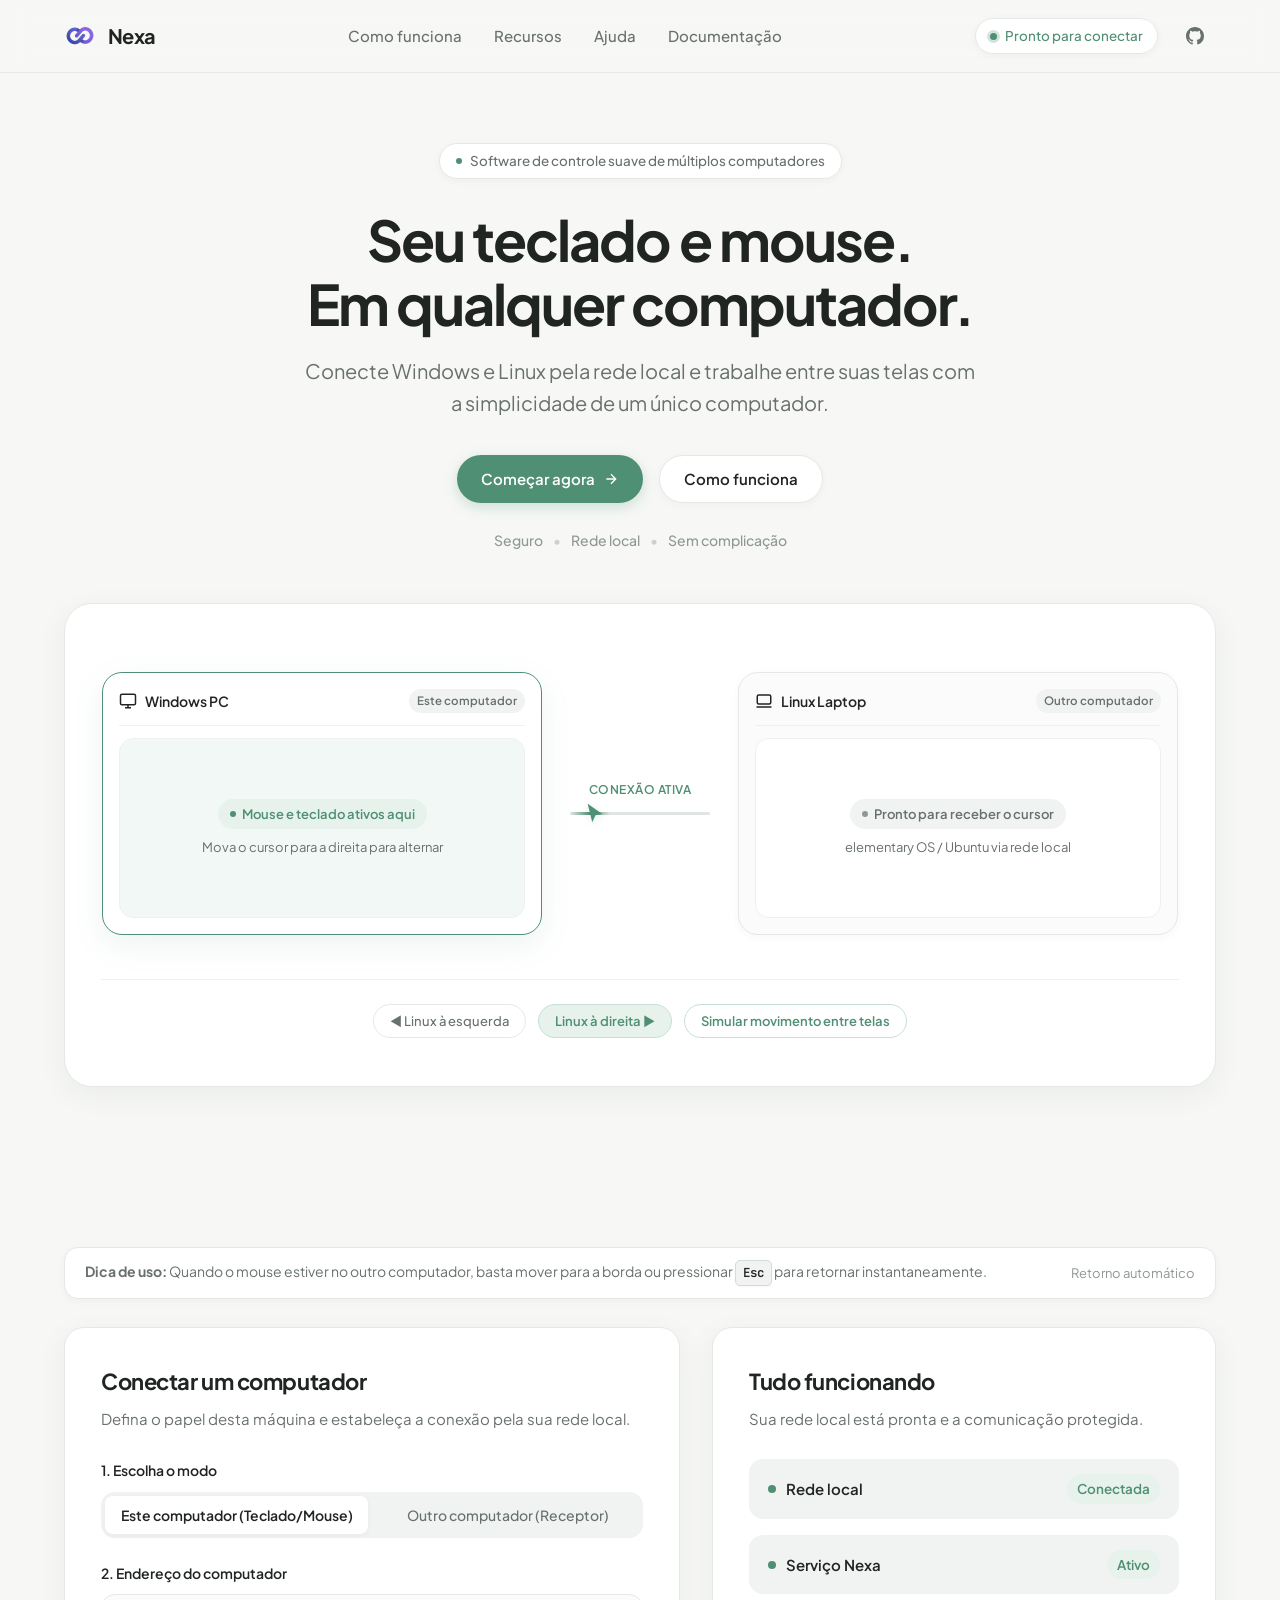
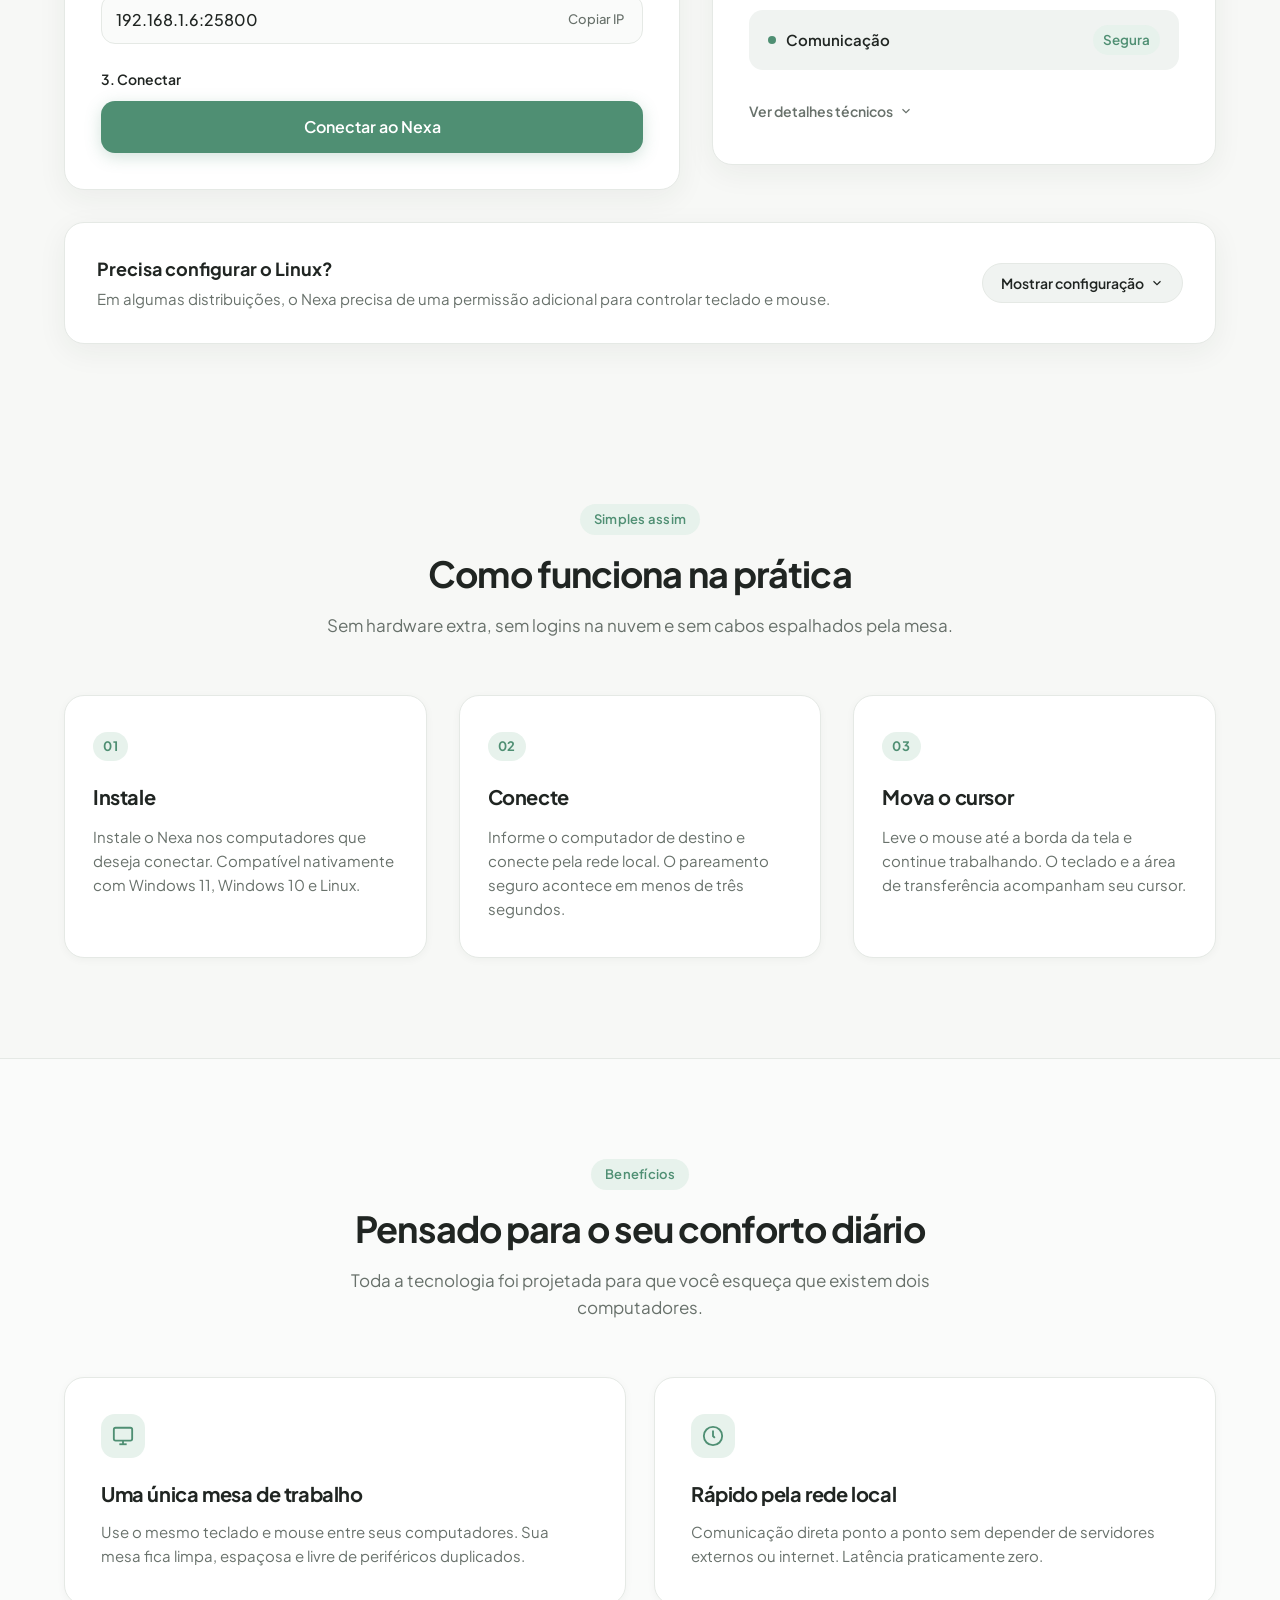
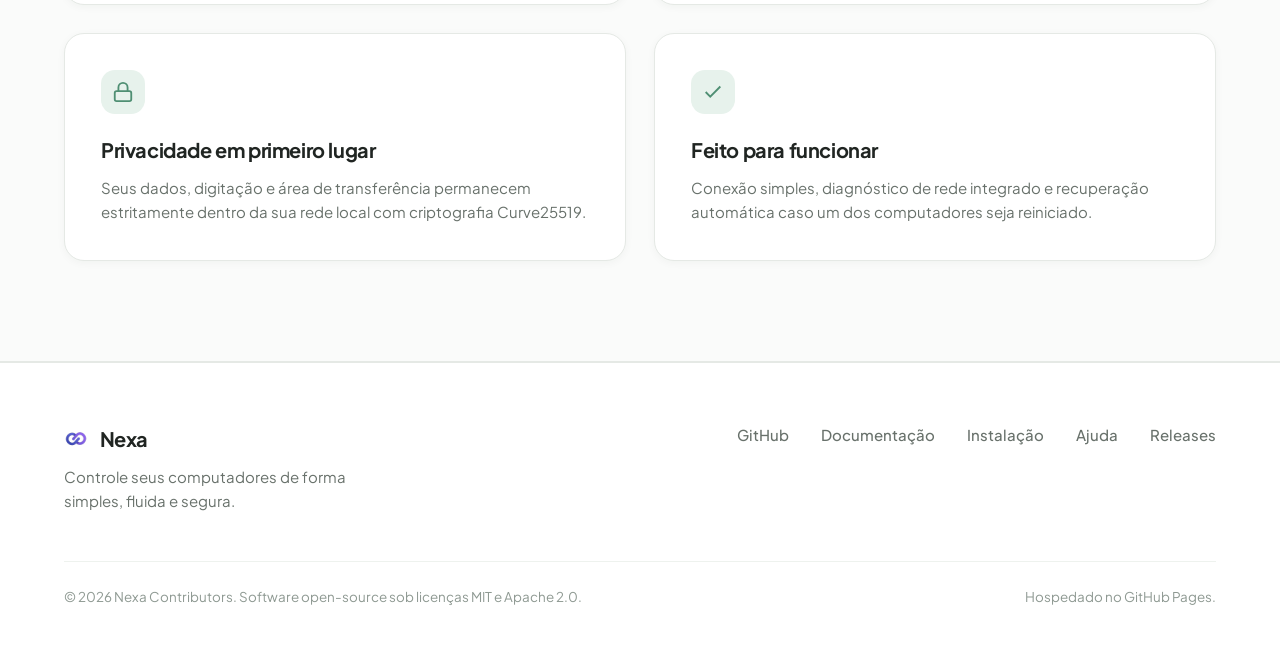
==== commit 65ff34d7: "feat(design): reformulacao visual completa Soft Premium / Calm Tech do Nexa" ====
--- a/index.html
+++ b/index.html
@@ -4,147 +4,91 @@
   <meta charset="UTF-8">
   <meta name="viewport" content="width=device-width, initial-scale=1.0">
   
-  <!-- SEO On-Page Primário & Desambiguação de Entidade -->
-  <title>Nexa — Compartilhamento de Mouse, Teclado e Clipboard em Rede Local (KVM Rust)</title>
-  <meta name="description" content="Software KVM de alta performance desenvolvido em Rust. Controle múltiplos computadores (Windows 11 e Linux) com um único mouse e teclado através da rede local, com criptografia ChaCha20-Poly1305 ponta a ponta e zero nuvem.">
-  <meta name="keywords" content="Nexa KVM, Nexa software, KVM por software, compartilhar mouse e teclado, controlar Linux pelo Windows, KVM Rust, alternar monitor rede local, Synergy alternativa, Barrier alternativa, Deskflow, Wayland KVM">
+  <!-- SEO On-Page Primário -->
+  <title>Nexa — Seu teclado e mouse. Em qualquer computador.</title>
+  <meta name="description" content="Conecte Windows e Linux pela rede local e trabalhe entre suas telas com a simplicidade de um único computador. Software KVM seguro, sem nuvem e de alta performance.">
+  <meta name="keywords" content="Nexa, KVM software, compartilhar mouse e teclado, Windows e Linux, rede local, Synergy alternativa, Barrier, Deskflow, produtividade multi-monitor">
   <meta name="author" content="Nexa Contributors">
-  <meta name="robots" content="index, follow, max-image-preview:large, max-snippet:-1, max-video-preview:-1">
-  <link rel="canonical" href="https://nexa.github.io/">
-  <link rel="alternate" hreflang="pt-BR" href="https://nexa.github.io/">
-  <link rel="alternate" hreflang="x-default" href="https://nexa.github.io/">
-
-  <!-- Google Search Console Verification Placeholder -->
-  <!-- <meta name="google-site-verification" content="SEU_CODIGO_DE_VERIFICACAO_AQUI" /> -->
+  <meta name="robots" content="index, follow, max-image-preview:large">
+  <link rel="canonical" href="https://rafaelmaciels.github.io/Nexa/">
   
-  <!-- OpenGraph / Facebook / WhatsApp / Discord -->
+  <!-- OpenGraph / Redes Sociais -->
   <meta property="og:locale" content="pt_BR">
   <meta property="og:type" content="website">
-  <meta property="og:site_name" content="Nexa KVM Share">
-  <meta property="og:title" content="Nexa — Controle Múltiplos Computadores com um Único Mouse e Teclado">
-  <meta property="og:description" content="Software KVM em Rust de alta precisão. Mova o cursor entre telas encostando na borda do monitor com criptografia de hardware ChaCha20-Poly1305.">
-  <meta property="og:url" content="https://nexa.github.io/">
-  <meta property="og:image" content="https://nexa.github.io/assets/brand/nexa-logo-dark.png">
-  <meta property="og:image:width" content="1200">
-  <meta property="og:image:height" content="630">
-  <meta property="og:image:alt" content="Logotipo e Interface do Nexa KVM Share">
+  <meta property="og:site_name" content="Nexa">
+  <meta property="og:title" content="Nexa — Seu teclado e mouse. Em qualquer computador.">
+  <meta property="og:description" content="Conecte Windows e Linux pela rede local e trabalhe entre suas telas com a simplicidade de um único computador.">
+  <meta property="og:url" content="https://rafaelmaciels.github.io/Nexa/">
+  <meta property="og:image" content="./assets/brand/nexa-logo-dark.png">
   
-  <!-- Twitter / X Cards -->
-  <meta name="twitter:card" content="summary_large_image">
-  <meta name="twitter:title" content="Nexa — Compartilhamento de Mouse, Teclado e Clipboard em Rust">
-  <meta name="twitter:description" content="KVM virtual por software para Windows 11 e Linux Wayland. Zero latência, 100% rede local.">
-  <meta name="twitter:image" content="https://nexa.github.io/assets/brand/nexa-logo-dark.png">
-
-  <!-- Favicons e Ícones Oficiais de Marca -->
+  <!-- Favicons Oficiais -->
   <link rel="icon" type="image/png" sizes="32x32" href="./assets/brand/nexa-icon-32.png">
   <link rel="icon" type="image/png" sizes="16x16" href="./assets/brand/nexa-icon-16.png">
   <link rel="apple-touch-icon" sizes="180x180" href="./assets/brand/nexa-icon-256.png">
 
-  <!-- Otimização de Fontes e Renderização -->
+  <!-- Tipografia Moderna (Plus Jakarta Sans & Inter) -->
   <link rel="preconnect" href="https://fonts.googleapis.com">
   <link rel="preconnect" href="https://fonts.gstatic.com" crossorigin>
-  <link href="https://fonts.googleapis.com/css2?family=Inter:wght@400;500;600;700;800&family=JetBrains+Mono:wght@400;500;600&display=swap" rel="stylesheet">
-
-  <!-- Estilos Estruturados -->
+  <link href="https://fonts.googleapis.com/css2?family=Plus+Jakarta+Sans:wght@400;500;600;700;800&family=Inter:wght@400;500;600&family=JetBrains+Mono:wght@400;500;600&display=swap" rel="stylesheet">
+
+  <!-- Estilos Soft Premium -->
   <link rel="stylesheet" href="./assets/css/style.css">
   <link rel="stylesheet" href="./assets/css/components.css">
 
-  <!-- Dados Estruturados Schema.org (JSON-LD) para SEO Semântico & Knowledge Graph -->
+  <!-- Schema.org JSON-LD -->
   <script type="application/ld+json">
   {
     "@context": "https://schema.org",
-    "@graph": [
-      {
-        "@type": "WebSite",
-        "@id": "https://nexa.github.io/#website",
-        "url": "https://nexa.github.io/",
-        "name": "Nexa KVM Share",
-        "description": "Software open-source de compartilhamento de mouse, teclado e clipboard em rede local desenvolvido em Rust.",
-        "publisher": {
-          "@id": "https://nexa.github.io/#organization"
-        },
-        "inLanguage": "pt-BR"
-      },
-      {
-        "@type": "Organization",
-        "@id": "https://nexa.github.io/#organization",
-        "name": "Nexa Project",
-        "url": "https://nexa.github.io/",
-        "logo": {
-          "@type": "ImageObject",
-          "url": "https://nexa.github.io/assets/brand/nexa-logo-dark.png",
-          "width": "512",
-          "height": "512"
-        },
-        "sameAs": [
-          "https://github.com/rafaelmaciels/Nexa"
-        ]
-      },
-      {
-        "@type": "SoftwareApplication",
-        "@id": "https://nexa.github.io/#software",
-        "name": "Nexa",
-        "operatingSystem": "Windows 11, Windows 10 x64, Linux (elementary OS 8.1 Wayland, Ubuntu 22.04+, Debian 12+)",
-        "applicationCategory": "DeveloperApplication",
-        "applicationSubCategory": "KVM Software / Remote Peripheral Sharing",
-        "softwareVersion": "0.1.0",
-        "license": "https://opensource.org/licenses/MIT",
-        "description": "Permite controlar múltiplos computadores na mesma mesa com um único mouse e teclado através da rede local, com conversão geométrica 2D e criptografia ChaCha20-Poly1305.",
-        "offers": {
-          "@type": "Offer",
-          "price": "0.00",
-          "priceCurrency": "USD"
-        },
-        "featureList": [
-          "Transição fluida entre monitores ao tocar a borda da tela",
-          "Criptografia de ponta a ponta com ChaCha20-Poly1305 e confirmação SAS PIN",
-          "Sincronização de área de transferência UTF-8 com algoritmo Anti-Echo SHA-256",
-          "Coalescência adaptativa para mouses gamers de 1000Hz",
-          "Suporte nativo a Wayland via /dev/uinput e Windows 11 com Low-Level Hooks"
-        ]
-      }
-    ]
+    "@type": "SoftwareApplication",
+    "name": "Nexa",
+    "operatingSystem": "Windows 11, Windows 10, Linux (elementary OS, Ubuntu, Debian, Fedora)",
+    "applicationCategory": "UtilitiesApplication",
+    "description": "Compartilhamento suave de teclado e mouse entre computadores Windows e Linux via rede local.",
+    "offers": {
+      "@type": "Offer",
+      "price": "0.00",
+      "priceCurrency": "USD"
+    }
   }
   </script>
 </head>
 <body>
 
-  <!-- Brilho ambiental sutil de fundo -->
-  <div class="ambient-glow"></div>
-
-  <!-- Header / Barra de Navegação -->
+  <!-- ========================================================================
+       1. HEADER — Extremamente Limpo e Refinado
+       ======================================================================== -->
   <header class="site-header">
     <div class="container header-inner">
       <a href="./" class="brand-wrapper" title="Nexa — Página Inicial">
-        <img src="./assets/brand/nexa-icon-64.png" alt="Nexa Logo" class="brand-logo-img" width="34" height="34">
+        <img src="./assets/brand/nexa-icon-64.png" alt="Nexa Logo" class="brand-logo-img" width="30" height="30">
         <div class="brand-title-box">
           <span class="brand-name">Nexa</span>
-          <span class="brand-tag">KVM Share</span>
         </div>
       </a>
 
-      <!-- Menu de Navegação Semântico com Links Internos de SEO -->
+      <!-- Links Discretos de Navegação -->
       <nav aria-label="Navegação Principal">
         <ul class="nav-menu">
-          <li><a href="./" class="nav-link active">Início</a></li>
-          <li><a href="./como-funciona/" class="nav-link">Como Funciona</a></li>
-          <li><a href="./recursos/" class="nav-link">Recursos</a></li>
-          <li><a href="./instalacao/" class="nav-link">Instalação</a></li>
-          <li><a href="./seguranca/" class="nav-link">Segurança</a></li>
+          <li><a href="#como-funciona" class="nav-link">Como funciona</a></li>
+          <li><a href="#recursos" class="nav-link">Recursos</a></li>
+          <li><a href="#ajuda" class="nav-link">Ajuda</a></li>
           <li><a href="./documentacao/" class="nav-link">Documentação</a></li>
-          <li><a href="./solucao-de-problemas/" class="nav-link">Ajuda</a></li>
-          <li><a href="./roadmap/" class="nav-link">Roadmap</a></li>
         </ul>
       </nav>
 
-      <!-- Ações do Header -->
+      <!-- Indicador de Estado Elegante e Link GitHub -->
       <div class="header-actions">
-        <a href="https://github.com/rafaelmaciels/Nexa" target="_blank" rel="noopener noreferrer" class="btn-github" title="Ver código-fonte do Nexa no GitHub">
+        <div id="headerStatusPill" class="system-status-indicator" title="Estado do Sistema na Rede Local">
+          <span class="status-beacon"></span>
+          <span id="headerStatusText">Pronto para conectar</span>
+        </div>
+
+        <a href="https://github.com/rafaelmaciels/Nexa" target="_blank" rel="noopener noreferrer" class="btn-header-github" title="Repositório no GitHub">
           <svg viewBox="0 0 24 24" width="18" height="18" fill="currentColor">
             <path d="M12 0C5.37 0 0 5.37 0 12c0 5.31 3.435 9.795 8.205 11.385.6.105.825-.255.825-.57 0-.285-.015-1.23-.015-2.235-3.015.555-3.795-.735-4.035-1.41-.135-.345-.72-1.41-1.23-1.695-.42-.225-1.02-.78-.015-.795.945-.015 1.62.87 1.845 1.23 1.08 1.815 2.805 1.305 3.495.99.105-.78.42-1.305.765-1.605-2.67-.3-5.46-1.335-5.46-5.925 0-1.305.465-2.385 1.23-3.225-.12-.3-.54-1.53.12-3.18 0 0 1.005-.315 3.3 1.23.96-.27 1.98-.405 3-.405s2.04.135 3 .405c2.295-1.56 3.3-1.23 3.3-1.23.66 1.65.24 2.88.12 3.18.765.84 1.23 1.905 1.23 3.225 0 4.605-2.805 5.625-5.475 5.925.435.375.81 1.095.81 2.22 0 1.605-.015 2.895-.015 3.3 0 .315.225.69.825.57A12.02 12.02 0 0024 12c0-6.63-5.37-12-12-12z"/>
           </svg>
-          <span>GitHub</span>
         </a>
+
         <button class="btn-mobile-toggle" aria-label="Abrir Menu">
           <svg width="22" height="22" viewBox="0 0 24 24" fill="none" stroke="currentColor" stroke-width="2">
             <line x1="3" y1="12" x2="21" y2="12"></line>
@@ -156,430 +100,442 @@
     </div>
   </header>
 
-  <!-- Conteúdo Principal -->
+  <!-- ========================================================================
+       CONTEÚDO PRINCIPAL
+       ======================================================================== -->
   <main>
-    
-    <!-- Hero Section -->
+
+    <!-- ======================================================================
+         2. HERO — Apresentação Comercial, Limpa e Confortável
+         ====================================================================== -->
     <section class="hero-section">
       <div class="container hero-content">
-        <div class="hero-badge-pill">
-          <span class="pulse-dot"></span>
-          <span>Projeto Open-Source em Rust 2021 • 100% Rede Local • Sem Servidores na Nuvem</span>
+        <div class="hero-pill">
+          <span class="hero-pill-icon"></span>
+          <span>Software de controle suave de múltiplos computadores</span>
         </div>
 
         <h1 class="hero-title">
-          Controle múltiplos computadores com <span class="gradient-text">um único mouse e teclado</span>.
+          Seu teclado e mouse.<br>Em qualquer computador.
         </h1>
 
         <p class="hero-subtitle">
-          Posicione seu PC Windows e seu Laptop Linux lado a lado na mesa. Ao encostar o cursor na borda do monitor, você entra suavemente na outra máquina através da sua rede local — sem switches de hardware e com latência imperceptível.
+          Conecte Windows e Linux pela rede local e trabalhe entre suas telas com a simplicidade de um único computador.
         </p>
 
-        <div class="hero-actions">
-          <a href="./instalacao/" class="btn btn-primary">
-            <svg width="18" height="18" viewBox="0 0 24 24" fill="none" stroke="currentColor" stroke-width="2">
-              <path d="M21 15v4a2 2 0 0 1-2 2H5a2 2 0 0 1-2-2v-4"></path>
-              <polyline points="7 10 12 15 17 10"></polyline>
-              <line x1="12" y1="15" x2="12" y2="3"></line>
+        <div class="hero-cta-group">
+          <a href="#conectar" class="btn btn-primary">
+            <span>Começar agora</span>
+            <svg width="16" height="16" viewBox="0 0 24 24" fill="none" stroke="currentColor" stroke-width="2">
+              <path d="M5 12h14M12 5l7 7-7 7"/>
             </svg>
-            <span>Guia de Instalação</span>
           </a>
-          <a href="./como-funciona/" class="btn btn-secondary">
-            <span>Entenda Como Funciona</span>
+          <a href="#como-funciona" class="btn btn-secondary">
+            <span>Como funciona</span>
           </a>
-          <a href="./documentacao/" class="btn btn-outline">
-            <span>Documentação Técnica</span>
-          </a>
-        </div>
-
-        <div class="hero-meta-badges">
-          <div class="hero-meta-item">
-            <svg viewBox="0 0 24 24" fill="none" stroke="currentColor" stroke-width="2" width="16" height="16">
-              <rect x="3" y="11" width="18" height="11" rx="2" ry="2"></rect>
-              <path d="M7 11V7a5 5 0 0 1 10 0v4"></path>
-            </svg>
-            <span>ChaCha20-Poly1305 + PIN SAS</span>
-          </div>
-          <div class="hero-meta-item">
-            <svg viewBox="0 0 24 24" fill="none" stroke="currentColor" stroke-width="2" width="16" height="16">
-              <circle cx="12" cy="12" r="10"></circle>
-              <polyline points="12 6 12 12 14 14"></polyline>
-            </svg>
-            <span>Latência sub-milissegundo</span>
-          </div>
-          <div class="hero-meta-item">
-            <svg viewBox="0 0 24 24" fill="none" stroke="currentColor" stroke-width="2" width="16" height="16">
-              <path d="M13 2L3 14h9l-1 8 10-12h-9l1-8z"></path>
-            </svg>
-            <span>Coalescência Mouse 1000Hz</span>
-          </div>
-        </div>
-      </div>
-
-      <!-- Demonstração Interativa do Painel Gráfico Oficial -->
+        </div>
+
+        <div class="hero-trust-info">
+          <span>Seguro</span>
+          <span class="hero-trust-dot">•</span>
+          <span>Rede local</span>
+          <span class="hero-trust-dot">•</span>
+          <span>Sem complicação</span>
+        </div>
+      </div>
+
+      <!-- ====================================================================
+           3. VISUAL PRINCIPAL DO PRODUTO (Hero Product Showcase)
+           Windows PC → Conexão Suave → Linux Laptop com Cursor Atravessando
+           ==================================================================== -->
+      <div class="container product-showcase-container">
+        <div class="product-showcase-card">
+          
+          <div id="screensStage" class="showcase-stage">
+            
+            <!-- Dispositivo 1: Windows PC (Host) -->
+            <div id="screenHost" class="device-frame active-device">
+              <div class="device-topbar">
+                <div class="device-badge-name">
+                  <svg width="18" height="18" viewBox="0 0 24 24" fill="none" stroke="currentColor" stroke-width="2">
+                    <rect x="2" y="3" width="20" height="14" rx="2"></rect>
+                    <line x1="8" y1="21" x2="16" y2="21"></line>
+                    <line x1="12" y1="17" x2="12" y2="21"></line>
+                  </svg>
+                  <span>Windows PC</span>
+                </div>
+                <span class="device-os-tag">Este computador</span>
+              </div>
+              <div class="device-screen-canvas">
+                <div class="device-status-pill">
+                  <span class="status-dot-active"></span>
+                  <span class="device-state-text">Mouse e teclado ativos aqui</span>
+                </div>
+                <div class="device-caption">
+                  Mova o cursor para a direita para alternar
+                </div>
+              </div>
+            </div>
+
+            <!-- Conexão Suave Central com Cursor Animado -->
+            <div id="transitionBridge" class="showcase-bridge">
+              <span class="bridge-caption">Conexão ativa</span>
+              <div class="bridge-line-wrap">
+                <div class="bridge-flow-pulse"></div>
+                <!-- Cursor animado sutil atravessando -->
+                <svg class="bridge-cursor-anim" viewBox="0 0 24 24" fill="currentColor">
+                  <path d="M4 2l16 11-7.5 1.5L9 22l-5-20z"/>
+                </svg>
+              </div>
+            </div>
+
+            <!-- Dispositivo 2: Linux Laptop (Guest) -->
+            <div id="screenRemote" class="device-frame">
+              <div class="device-topbar">
+                <div class="device-badge-name">
+                  <svg width="18" height="18" viewBox="0 0 24 24" fill="none" stroke="currentColor" stroke-width="2">
+                    <rect x="3" y="4" width="18" height="12" rx="2"></rect>
+                    <path d="M2 20h20"></path>
+                  </svg>
+                  <span>Linux Laptop</span>
+                </div>
+                <span class="device-os-tag">Outro computador</span>
+              </div>
+              <div class="device-screen-canvas">
+                <div class="device-status-pill" style="background: var(--bg-subtle); color: var(--text-secondary);">
+                  <span class="status-dot-muted"></span>
+                  <span class="device-state-text">Pronto para receber o cursor</span>
+                </div>
+                <div class="device-caption">
+                  elementary OS / Ubuntu via rede local
+                </div>
+              </div>
+            </div>
+
+          </div>
+
+          <!-- Controles de Disposição Suaves -->
+          <div class="showcase-footer-controls">
+            <button id="btnPositionLeft" class="btn-position-pill" aria-label="Posicionar Linux à esquerda">
+              <span>◄ Linux à esquerda</span>
+            </button>
+            <button id="btnPositionRight" class="btn-position-pill active" aria-label="Posicionar Linux à direita">
+              <span>Linux à direita ►</span>
+            </button>
+            <button id="btnSimulateTransition" class="btn-position-pill" style="font-weight: 600; color: var(--primary); border-color: var(--primary-light-border);">
+              <span>Simular movimento entre telas</span>
+            </button>
+          </div>
+
+        </div>
+      </div>
+    </section>
+
+    <!-- ======================================================================
+         4. CONFIGURAÇÃO / CONEXÃO INTERATIVA & DIAGNÓSTICO
+         ====================================================================== -->
+    <section id="conectar" class="section-tight">
       <div class="container">
         
-        <!-- Banner de Atalho de Emergência KVM -->
-        <div class="alert-emergency">
-          <div class="alert-emergency-content">
-            <div class="alert-emergency-icon">
-              <svg width="20" height="20" viewBox="0 0 24 24" fill="none" stroke="currentColor" stroke-width="2">
-                <rect x="2" y="4" width="20" height="16" rx="2"></rect>
-                <line x1="6" y1="8" x2="6" y2="8"></line>
-                <line x1="10" y1="8" x2="10" y2="8"></line>
-                <line x1="14" y1="8" x2="14" y2="8"></line>
-                <line x1="18" y1="8" x2="18" y2="8"></line>
+        <!-- Aviso Discreto de Atalho KVM -->
+        <div class="shortcut-notice-bar">
+          <div>
+            <strong>Dica de uso:</strong> Quando o mouse estiver no outro computador, basta mover para a borda ou pressionar <span class="shortcut-kbd">Esc</span> para retornar instantaneamente.
+          </div>
+          <span style="font-size: 0.8125rem; color: var(--text-muted);">Retorno automático</span>
+        </div>
+
+        <div class="interactive-flow-grid">
+          
+          <!-- Painel de Conexão em 3 Passos Simples -->
+          <div class="flow-card">
+            <h2 class="flow-card-title">Conectar um computador</h2>
+            <p class="flow-card-desc">Defina o papel desta máquina e estabeleça a conexão pela sua rede local.</p>
+
+            <!-- Passo 1: Escolha o modo -->
+            <div class="flow-step-block">
+              <label class="flow-step-label">1. Escolha o modo</label>
+              <div class="mode-toggle-group">
+                <button id="btnModeServer" class="btn-mode-pill active">
+                  <span>Este computador (Teclado/Mouse)</span>
+                </button>
+                <button id="btnModeClient" class="btn-mode-pill">
+                  <span>Outro computador (Receptor)</span>
+                </button>
+              </div>
+            </div>
+
+            <!-- Passo 2: Endereço do computador -->
+            <div class="flow-step-block">
+              <label class="flow-step-label">2. Endereço do computador</label>
+              <div class="input-ip-group">
+                <input type="text" id="inputTargetIp" class="input-ip-field" value="192.168.1.6:25800" placeholder="IP do computador (ex: 192.168.1.50)">
+                <button id="btnCopyIp" class="btn-copy-ip btn-copy" data-clipboard-text="192.168.1.6:25800" title="Copiar IP Local">
+                  Copiar IP
+                </button>
+              </div>
+            </div>
+
+            <!-- Passo 3: Conectar -->
+            <div class="flow-step-block" style="margin-bottom: 0;">
+              <label class="flow-step-label">3. Conectar</label>
+              <button id="btnConnectMain" class="btn-connect-main">
+                <span>Conectar ao Nexa</span>
+              </button>
+            </div>
+          </div>
+
+          <!-- 5. DIAGNÓSTICO SIMPLIFICADO ("Tudo funcionando") -->
+          <div class="flow-card">
+            <h2 class="flow-card-title">Tudo funcionando</h2>
+            <p class="flow-card-desc">Sua rede local está pronta e a comunicação protegida.</p>
+
+            <div class="status-summary-list">
+              <div class="status-summary-item">
+                <div class="status-item-left">
+                  <span class="status-dot-green"></span>
+                  <span class="status-item-name">Rede local</span>
+                </div>
+                <span class="status-item-state">Conectada</span>
+              </div>
+
+              <div class="status-summary-item">
+                <div class="status-item-left">
+                  <span class="status-dot-green"></span>
+                  <span class="status-item-name">Serviço Nexa</span>
+                </div>
+                <span id="serviceStatusBadge" class="status-item-state">Ativo</span>
+              </div>
+
+              <div class="status-summary-item">
+                <div class="status-item-left">
+                  <span class="status-dot-green"></span>
+                  <span class="status-item-name">Comunicação</span>
+                </div>
+                <span class="status-item-state">Segura</span>
+              </div>
+            </div>
+
+            <!-- Detalhes Técnicos Sob Demanda -->
+            <div>
+              <button id="btnToggleTechDetails" class="btn-toggle-tech-details" aria-expanded="false">
+                <span>Ver detalhes técnicos</span>
+                <svg width="14" height="14" viewBox="0 0 24 24" fill="none" stroke="currentColor" stroke-width="2">
+                  <polyline points="6 9 12 15 18 9"></polyline>
+                </svg>
+              </button>
+
+              <div id="techDetailsDrawer" class="tech-details-drawer">
+                <div class="tech-step-row diagnostic-item">
+                  <span>Conectividade IP</span>
+                  <span class="tech-step-badge diagnostic-status">✓ OK</span>
+                </div>
+                <div class="tech-step-row diagnostic-item">
+                  <span>Porta TCP 25800</span>
+                  <span class="tech-step-badge diagnostic-status">✓ Aberta</span>
+                </div>
+                <div class="tech-step-row diagnostic-item">
+                  <span>Daemon Nexa</span>
+                  <span class="tech-step-badge diagnostic-status">✓ Respondendo</span>
+                </div>
+                <div class="tech-step-row diagnostic-item">
+                  <span>Criptografia Curve25519</span>
+                  <span class="tech-step-badge diagnostic-status">✓ Cifrado</span>
+                </div>
+                <div class="tech-step-row diagnostic-item">
+                  <span>Driver Linux /dev/uinput</span>
+                  <span class="tech-step-badge diagnostic-status">✓ Pronto</span>
+                </div>
+
+                <div style="margin-top: 14px;">
+                  <button id="btnRunDiagnostic" class="btn btn-secondary" style="height: 38px; font-size: 0.8125rem; width: 100%;">
+                    <span>Executar verificação completa</span>
+                  </button>
+                </div>
+              </div>
+            </div>
+
+          </div>
+
+        </div>
+
+        <!-- ====================================================================
+             6. PERMISSÕES LINUX (Configuração Elegante Sob Demanda)
+             ==================================================================== -->
+        <div id="ajuda" class="linux-setup-card">
+          <div class="linux-setup-header">
+            <div>
+              <h3 class="linux-setup-title">Precisa configurar o Linux?</h3>
+              <p class="linux-setup-desc">Em algumas distribuições, o Nexa precisa de uma permissão adicional para controlar teclado e mouse.</p>
+            </div>
+            <button id="btnShowLinuxConfig" class="btn-show-config" aria-expanded="false">
+              <span>Mostrar configuração</span>
+              <svg width="14" height="14" viewBox="0 0 24 24" fill="none" stroke="currentColor" stroke-width="2">
+                <polyline points="6 9 12 15 18 9"></polyline>
               </svg>
-            </div>
-            <div>
-              <strong>Atalho de Emergência KVM:</strong> Se o cursor estiver na tela remota e você quiser soltá-lo imediatamente, pressione <span class="kbd-badge">Esc</span> ou <span class="kbd-badge">Scroll Lock</span>.
-            </div>
-          </div>
-          <a href="./solucao-de-problemas/" style="font-size: 0.82rem; color: #fca5a5; text-decoration: underline;">Ver atalhos</a>
-        </div>
-
-        <!-- Canvas Espacial de Monitores (Interativo) -->
-        <div class="canvas-card">
-          <div class="canvas-header">
-            <div>
-              <div class="canvas-title">
-                <span>Disposição Espacial dos Monitores</span>
-              </div>
-              <div class="canvas-subtitle">
-                Mova o mouse em direção à borda para entrar suavemente no Linux. Alterne a posição conforme seus monitores físicos na mesa.
-              </div>
-            </div>
-            <div id="cursorStatusBadge" class="cursor-status-badge">
-              <span class="pulse-dot"></span>
-              <span>Cursor Ativo: Windows (Host)</span>
-            </div>
-          </div>
-
-          <!-- Palco dos computadores -->
-          <div id="screensStage" class="screens-stage">
-            
-            <div id="screenHost" class="screen-card active-screen">
-              <div class="screen-card-header">
-                <div class="screen-name">
-                  <span>💻 Windows PC</span>
-                </div>
-                <span class="screen-role-tag tag-host">HOST (FÍSICO)</span>
-              </div>
-              <div class="screen-status-indicator status-active">
-                <span class="status-dot"></span>
-                <span>Cursor Local Ativo</span>
-              </div>
-              <div class="screen-desc">
-                Teclado e mouse físicos conectados nesta máquina.
-              </div>
-            </div>
-
-            <div id="transitionBridge" class="transition-bridge">
-              <span class="transition-label">Transição Livre</span>
-              <div class="transition-arrow">
-                <svg viewBox="0 0 24 24">
-                  <path d="M5 12h14M13 5l7 7-7 7"/>
+            </button>
+          </div>
+
+          <div id="linuxConfigDrawer" class="linux-config-drawer">
+            <p style="font-size: 0.875rem; color: var(--text-secondary); margin-bottom: 12px;">
+              Execute o comando abaixo no terminal da máquina Linux para liberar o acesso ao driver de entrada virtual:
+            </p>
+            <div class="terminal-box">
+              <span class="terminal-code">sudo modprobe uinput && sudo chmod 666 /dev/uinput && sudo usermod -aG input $USER</span>
+              <button class="btn-copy-terminal btn-copy-code" data-clipboard-text="sudo modprobe uinput && sudo chmod 666 /dev/uinput && sudo usermod -aG input $USER">
+                <svg width="14" height="14" viewBox="0 0 24 24" fill="none" stroke="currentColor" stroke-width="2">
+                  <rect x="9" y="9" width="13" height="13" rx="2" ry="2"></rect>
+                  <path d="M5 15H4a2 2 0 0 1-2-2V4a2 2 0 0 1 2-2h9a2 2 0 0 1 2 2v1"></path>
                 </svg>
-              </div>
-            </div>
-
-            <div id="screenRemote" class="screen-card">
-              <div class="screen-card-header">
-                <div class="screen-name">
-                  <span>🐧 Linux Laptop</span>
-                </div>
-                <span class="screen-role-tag tag-guest">GUEST (REMOTA)</span>
-              </div>
-              <div class="screen-status-indicator status-passive">
-                <span>○ Controlado pela rede local</span>
-              </div>
-              <div class="screen-desc">
-                 elementary OS 8.1 Wayland via emulação <code>/dev/uinput</code>.
-              </div>
-            </div>
-
-          </div>
-
-          <!-- Controles do Canvas -->
-          <div class="canvas-controls">
-            <button id="btnPositionLeft" class="btn-position-toggle" aria-label="Mover Linux para a esquerda">
-              <span>◄ Linux à Esquerda</span>
-            </button>
-            <button id="btnPositionRight" class="btn-position-toggle active" aria-label="Mover Linux para a direita">
-              <span>Linux à Direita ►</span>
-            </button>
-            <button id="btnSimulateTransition" class="btn btn-outline" style="margin-left: 12px;">
-              <span>✨ Simular Transição de Borda</span>
-            </button>
-          </div>
-        </div>
-
-        <!-- Grid de Controle do Nexa e Diagnóstico em Tempo Real -->
-        <div class="dual-panel-grid">
-          
-          <div class="panel-card">
-            <div class="panel-title">Controle do Nexa</div>
-            <div class="panel-subtitle">Inicie como Servidor neste computador ou conecte a outro dispositivo.</div>
-
-            <div class="mode-selector-box">
-              <span class="mode-label">Modo de Funcionamento:</span>
-              <div class="mode-buttons-group">
-                <button class="btn-mode-select active">
-                  <span>💻 Servidor (Host)</span>
-                </button>
-                <button class="btn-mode-select">
-                  <span>💻 Cliente (Guest)</span>
-                </button>
-              </div>
-            </div>
-
-            <div class="panel-actions-group">
-              <button id="btnToggleService" class="btn btn-primary" style="flex: 1;">
-                <span>⏹ Parar Serviço</span>
+                <span>Copiar comando</span>
               </button>
-              <button id="btnRunDiagnostic" class="btn btn-secondary" style="flex: 1;">
-                <svg width="16" height="16" viewBox="0 0 24 24" fill="none" stroke="currentColor" stroke-width="2">
-                  <circle cx="11" cy="11" r="8"></circle>
-                  <line x1="21" y1="21" x2="16.65" y2="16.65"></line>
-                </svg>
-                <span>Testar Conexão</span>
-              </button>
-            </div>
-          </div>
-
-          <div class="panel-card">
-            <div class="panel-title">Diagnóstico em Tempo Real</div>
-            <div class="panel-subtitle">Verificação instantânea de rede e comunicação criptográfica.</div>
-
-            <div class="diagnostic-list">
-              <div class="diagnostic-item">
-                <div class="diagnostic-name">
-                  <span class="diagnostic-step-num">1.</span>
-                  <span>Conectividade IP (Rede Local)</span>
-                </div>
-                <div class="diagnostic-status status-check-ok">✓ OK</div>
-              </div>
-
-              <div class="diagnostic-item">
-                <div class="diagnostic-name">
-                  <span class="diagnostic-step-num">2.</span>
-                  <span>Porta TCP 25800 (Firewall)</span>
-                </div>
-                <div class="diagnostic-status status-check-ok">✓ Aberta</div>
-              </div>
-
-              <div class="diagnostic-item">
-                <div class="diagnostic-name">
-                  <span class="diagnostic-step-num">3.</span>
-                  <span>Serviço Nexa (Daemon Ativo)</span>
-                </div>
-                <div class="diagnostic-status status-check-ok">✓ Respondendo</div>
-              </div>
-
-              <div class="diagnostic-item">
-                <div class="diagnostic-name">
-                  <span class="diagnostic-step-num">4.</span>
-                  <span>Handshake ChaCha20-Poly1305</span>
-                </div>
-                <div class="diagnostic-status status-check-ok">✓ Seguro</div>
-              </div>
-
-              <div class="diagnostic-item">
-                <div class="diagnostic-name">
-                  <span class="diagnostic-step-num">5.</span>
-                  <span>Permissão Linux /dev/uinput</span>
-                </div>
-                <div class="diagnostic-status status-check-ok">✓ Ativo</div>
-              </div>
-            </div>
-          </div>
-
-        </div>
-
-        <!-- Card Solução Definitiva para o Linux (/dev/uinput) -->
-        <div class="uinput-card">
-          <div class="uinput-header">
-            <span>🐧 Solução Definitiva para o Linux (/dev/uinput)</span>
-          </div>
-          <div class="uinput-desc">
-            No Linux, o sistema operacional exige permissão de acesso ao driver do kernel <code>/dev/uinput</code> para mover o mouse e simular teclas sem exigir permissões de root. Execute este comando único no terminal:
-          </div>
-          <div class="code-box">
-            <span class="code-snippet">sudo modprobe uinput && sudo chmod 666 /dev/uinput && sudo usermod -aG input $USER</span>
-            <button class="btn-copy-code" data-clipboard-text="sudo modprobe uinput && sudo chmod 666 /dev/uinput && sudo usermod -aG input $USER">
-              <svg width="14" height="14" viewBox="0 0 24 24" fill="none" stroke="currentColor" stroke-width="2">
-                <rect x="9" y="9" width="13" height="13" rx="2" ry="2"></rect>
-                <path d="M5 15H4a2 2 0 0 1-2-2V4a2 2 0 0 1 2-2h9a2 2 0 0 1 2 2v1"></path>
-              </svg>
-              <span>Copiar Comando</span>
-            </button>
+            </div>
           </div>
         </div>
 
       </div>
     </section>
 
-    <!-- Seção de Solução do Problema (SEO de Intenção Informacional e Comparativo) -->
-    <section class="section">
+    <!-- ======================================================================
+         7. SEÇÃO "COMO FUNCIONA" — 3 Passos Simples
+         ====================================================================== -->
+    <section id="como-funciona" class="section">
       <div class="container">
         <div class="section-header">
-          <span class="section-tag">Problema e Solução</span>
-          <h2 class="section-title">Por que usar o Nexa em vez de KVM físico ou softwares legados?</h2>
-          <p class="section-desc">
-            Trabalhar com um PC Desktop e um Laptop na mesma mesa geralmente obriga o usuário a usar dois pares de mouses e teclados, ou a investir em switches KVM físicos cheios de cabos.
-          </p>
-        </div>
-
-        <div class="features-grid">
+          <span class="section-tag">Simples assim</span>
+          <h2 class="section-title">Como funciona na prática</h2>
+          <p class="section-subtitle">Sem hardware extra, sem logins na nuvem e sem cabos espalhados pela mesa.</p>
+        </div>
+
+        <div class="steps-grid">
           
-          <div class="feature-card">
-            <div class="feature-icon-box">
-              <svg viewBox="0 0 24 24" fill="none" stroke="currentColor" stroke-width="2">
+          <div class="step-item-card">
+            <span class="step-number">01</span>
+            <h3 class="step-item-title">Instale</h3>
+            <p class="step-item-desc">
+              Instale o Nexa nos computadores que deseja conectar. Compatível nativamente com Windows 11, Windows 10 e Linux.
+            </p>
+          </div>
+
+          <div class="step-item-card">
+            <span class="step-number">02</span>
+            <h3 class="step-item-title">Conecte</h3>
+            <p class="step-item-desc">
+              Informe o computador de destino e conecte pela rede local. O pareamento seguro acontece em menos de três segundos.
+            </p>
+          </div>
+
+          <div class="step-item-card">
+            <span class="step-number">03</span>
+            <h3 class="step-item-title">Mova o cursor</h3>
+            <p class="step-item-desc">
+              Leve o mouse até a borda da tela e continue trabalhando. O teclado e a área de transferência acompanham seu cursor.
+            </p>
+          </div>
+
+        </div>
+      </div>
+    </section>
+
+    <!-- ======================================================================
+         8. BENEFÍCIOS — Cards Leves e Amplos
+         ====================================================================== -->
+    <section id="recursos" class="section" style="background: #FAFBFA; border-top: 1px solid var(--border-light); border-bottom: 1px solid var(--border-light);">
+      <div class="container">
+        <div class="section-header">
+          <span class="section-tag">Benefícios</span>
+          <h2 class="section-title">Pensado para o seu conforto diário</h2>
+          <p class="section-subtitle">Toda a tecnologia foi projetada para que você esqueça que existem dois computadores.</p>
+        </div>
+
+        <div class="benefits-grid">
+          
+          <div class="benefit-card">
+            <div class="benefit-icon-wrap">
+              <svg width="22" height="22" viewBox="0 0 24 24" fill="none" stroke="currentColor" stroke-width="2">
+                <rect x="2" y="3" width="20" height="14" rx="2"></rect>
+                <line x1="8" y1="21" x2="16" y2="21"></line>
+                <line x1="12" y1="17" x2="12" y2="21"></line>
+              </svg>
+            </div>
+            <h3 class="benefit-title">Uma única mesa de trabalho</h3>
+            <p class="benefit-desc">
+              Use o mesmo teclado e mouse entre seus computadores. Sua mesa fica limpa, espaçosa e livre de periféricos duplicados.
+            </p>
+          </div>
+
+          <div class="benefit-card">
+            <div class="benefit-icon-wrap">
+              <svg width="22" height="22" viewBox="0 0 24 24" fill="none" stroke="currentColor" stroke-width="2">
+                <circle cx="12" cy="12" r="10"></circle>
+                <polyline points="12 6 12 12 14 14"></polyline>
+              </svg>
+            </div>
+            <h3 class="benefit-title">Rápido pela rede local</h3>
+            <p class="benefit-desc">
+              Comunicação direta ponto a ponto sem depender de servidores externos ou internet. Latência praticamente zero.
+            </p>
+          </div>
+
+          <div class="benefit-card">
+            <div class="benefit-icon-wrap">
+              <svg width="22" height="22" viewBox="0 0 24 24" fill="none" stroke="currentColor" stroke-width="2">
                 <rect x="3" y="11" width="18" height="11" rx="2" ry="2"></rect>
                 <path d="M7 11V7a5 5 0 0 1 10 0v4"></path>
               </svg>
             </div>
-            <h3 class="feature-title">Segurança Criptográfica Militar</h3>
-            <p class="feature-text">
-              Ao digitar senhas e dados confidenciais, nenhum pacote viaja em texto claro. Cifrado com <strong>ChaCha20-Poly1305</strong> e verificado visualmente por <strong>SAS PIN de 6 dígitos</strong>.
-            </p>
-            <a href="./seguranca/" class="feature-badge" style="text-decoration:none;">Saiba mais sobre segurança →</a>
-          </div>
-
-          <div class="feature-card">
-            <div class="feature-icon-box">
-              <svg viewBox="0 0 24 24" fill="none" stroke="currentColor" stroke-width="2">
-                <path d="M12 2v4M12 18v4M4.93 4.93l2.83 2.83M16.24 16.24l2.83 2.83M2 12h4M18 12h4M4.93 19.07l2.83-2.83M16.24 7.76l2.83-2.83"/>
+            <h3 class="benefit-title">Privacidade em primeiro lugar</h3>
+            <p class="benefit-desc">
+              Seus dados, digitação e área de transferência permanecem estritamente dentro da sua rede local com criptografia Curve25519.
+            </p>
+          </div>
+
+          <div class="benefit-card">
+            <div class="benefit-icon-wrap">
+              <svg width="22" height="22" viewBox="0 0 24 24" fill="none" stroke="currentColor" stroke-width="2">
+                <polyline points="20 6 9 17 4 12"></polyline>
               </svg>
             </div>
-            <h3 class="feature-title">Coalescência para Mouses Gamers</h3>
-            <p class="feature-text">
-              Dispositivos de 500 Hz a 1000 Hz saturam redes comuns. O motor do Nexa consolida deltas de movimento em janelas inteligentes de 3ms, mantendo a resposta instantânea com 75% menos pacotes.
-            </p>
-            <a href="./como-funciona/" class="feature-badge" style="text-decoration:none;">Ver funcionamento técnico →</a>
-          </div>
-
-          <div class="feature-card">
-            <div class="feature-icon-box">
-              <svg viewBox="0 0 24 24" fill="none" stroke="currentColor" stroke-width="2">
-                <path d="M16 4h2a2 2 0 0 1 2 2v14a2 2 0 0 1-2 2H6a2 2 0 0 1-2-2V6a2 2 0 0 1 2-2h2"></path>
-                <rect x="8" y="2" width="8" height="4" rx="1" ry="1"></rect>
-              </svg>
-            </div>
-            <h3 class="feature-title">Clipboard com Prevenção Anti-Echo</h3>
-            <p class="feature-text">
-              Copie no Windows e cole no Linux instantaneamente. O hash SHA-256 do Nexa impede que uma cópia remota dispare um loop infinito de replicação no clipboard do sistema operacional.
-            </p>
-            <a href="./recursos/" class="feature-badge" style="text-decoration:none;">Explorar recursos →</a>
+            <h3 class="benefit-title">Feito para funcionar</h3>
+            <p class="benefit-desc">
+              Conexão simples, diagnóstico de rede integrado e recuperação automática caso um dos computadores seja reiniciado.
+            </p>
           </div>
 
         </div>
       </div>
     </section>
 
-    <!-- Seção de Instalação e Guias por Sistema -->
-    <section class="section" style="background: var(--bg-surface-elevated); border-top: 1px solid var(--border); border-bottom: 1px solid var(--border);">
-      <div class="container">
-        <div class="section-header">
-          <span class="section-tag">Instalação Rápida</span>
-          <h2 class="section-title">Pronto para rodar no seu sistema operacional</h2>
-          <p class="section-desc">
-            Instruções completas, downloads de binários e regras de firewall para cada plataforma.
-          </p>
-        </div>
-
-        <div style="display: grid; grid-template-columns: repeat(auto-fit, minmax(320px, 1fr)); gap: 24px;">
-          
-          <div class="step-card">
-            <div class="step-header">
-              <span style="font-size: 1.6rem;">🪟</span>
-              <div class="step-title">Windows 11 / Windows 10</div>
-            </div>
-            <div class="step-body">
-              <p>Download direto em pacote ZIP portátil, regra de liberação de porta TCP no PowerShell e inicialização elevada no Agendador de Tarefas.</p>
-              <div style="margin-top: 20px;">
-                <a href="./instalacao/windows/" class="btn btn-primary" style="width: 100%;">
-                  <span>Guia de Instalação Windows →</span>
-                </a>
-              </div>
-            </div>
-          </div>
-
-          <div class="step-card">
-            <div class="step-header">
-              <span style="font-size: 1.6rem;">🐧</span>
-              <div class="step-title">Linux (Wayland / Ubuntu / Debian)</div>
-            </div>
-            <div class="step-body">
-              <p>Pacote Debian oficial (.deb), script de liberação de permissões do driver de kernel <code>/dev/uinput</code> e serviço de usuário <code>systemd</code>.</p>
-              <div style="margin-top: 20px;">
-                <a href="./instalacao/linux/" class="btn btn-primary" style="width: 100%;">
-                  <span>Guia de Instalação Linux →</span>
-                </a>
-              </div>
-            </div>
-          </div>
-
-        </div>
-      </div>
-    </section>
-
   </main>
 
-  <!-- Rodapé com Navegação Estruturada de SEO -->
+  <!-- ========================================================================
+       9. FOOTER — Minimalista e Confiável
+       ======================================================================== -->
   <footer class="site-footer">
     <div class="container">
-      <div class="footer-grid">
+      <div class="footer-top">
         <div>
-          <div style="display: flex; align-items: center; gap: 10px;">
-            <img src="./assets/brand/nexa-icon-32.png" alt="Nexa Icon" width="28" height="28">
-            <span style="font-size: 1.2rem; font-weight: 700; color: #fff;">Nexa</span>
-          </div>
+          <a href="./" class="brand-wrapper">
+            <img src="./assets/brand/nexa-icon-64.png" alt="Nexa" width="24" height="24">
+            <span class="brand-name">Nexa</span>
+          </a>
           <p class="footer-brand-desc">
-            Software de compartilhamento de mouse, teclado e clipboard em Rust de alta segurança, zero telemetria e latência quase nula.
+            Controle seus computadores de forma simples, fluida e segura.
           </p>
         </div>
 
-        <div>
-          <div class="footer-col-title">Páginas Principais</div>
-          <ul class="footer-links">
-            <li><a href="./" class="footer-link">Início</a></li>
-            <li><a href="./como-funciona/" class="footer-link">Como Funciona</a></li>
-            <li><a href="./recursos/" class="footer-link">Recursos & Comparativo</a></li>
-            <li><a href="./seguranca/" class="footer-link">Segurança & Criptografia</a></li>
-            <li><a href="./roadmap/" class="footer-link">Roadmap & Status</a></li>
-          </ul>
-        </div>
-
-        <div>
-          <div class="footer-col-title">Instalação & Guias</div>
-          <ul class="footer-links">
-            <li><a href="./instalacao/" class="footer-link">Hub de Instalação</a></li>
-            <li><a href="./instalacao/windows/" class="footer-link">Guia Windows 11 / 10</a></li>
-            <li><a href="./instalacao/linux/" class="footer-link">Guia Linux elementary / Ubuntu</a></li>
-            <li><a href="./documentacao/" class="footer-link">Manual da Linha de Comando</a></li>
-            <li><a href="./solucao-de-problemas/" class="footer-link">Solução de Problemas</a></li>
-          </ul>
-        </div>
-
-        <div>
-          <div class="footer-col-title">Comunidade & Ajuda</div>
-          <ul class="footer-links">
-            <li><a href="./faq/" class="footer-link">Perguntas Frequentes (FAQ)</a></li>
-            <li><a href="https://github.com/rafaelmaciels/Nexa" target="_blank" rel="noopener noreferrer" class="footer-link">Repositório no GitHub</a></li>
-            <li><a href="https://github.com/rafaelmaciels/Nexa/issues" target="_blank" rel="noopener noreferrer" class="footer-link">Reportar Problema</a></li>
-            <li><a href="https://github.com/rafaelmaciels/Nexa/releases" target="_blank" rel="noopener noreferrer" class="footer-link">Download de Releases</a></li>
-          </ul>
-        </div>
+        <nav class="footer-nav" aria-label="Links do Rodapé">
+          <a href="https://github.com/rafaelmaciels/Nexa" target="_blank" rel="noopener noreferrer" class="footer-link">GitHub</a>
+          <a href="./documentacao/" class="footer-link">Documentação</a>
+          <a href="./instalacao/" class="footer-link">Instalação</a>
+          <a href="./solucao-de-problemas/" class="footer-link">Ajuda</a>
+          <a href="https://github.com/rafaelmaciels/Nexa/releases" target="_blank" rel="noopener noreferrer" class="footer-link">Releases</a>
+        </nav>
       </div>
 
       <div class="footer-bottom">
-        <div>
-          © 2026 Nexa Contributors. Distribuído sob as licenças <a href="https://opensource.org/licenses/MIT" target="_blank" rel="noopener noreferrer">MIT</a> ou <a href="https://www.apache.org/licenses/LICENSE-2.0" target="_blank" rel="noopener noreferrer">Apache 2.0</a>.
-        </div>
-        <div>
-          Hospedado no <a href="https://pages.github.com/" target="_blank" rel="noopener noreferrer">GitHub Pages</a> (<code>nexa.github.io</code>).
-        </div>
+        <span>© 2026 Nexa Contributors. Software open-source sob licenças MIT e Apache 2.0.</span>
+        <span>Hospedado no GitHub Pages.</span>
       </div>
     </div>
   </footer>
--- a/assets/css/style.css
+++ b/assets/css/style.css
@@ -1,64 +1,71 @@
 /* ==========================================================================
-   NEXA DESIGN SYSTEM — CSS Principal
-   Identidade visual: Tema escuro, tons de índigo, violeta e ciano,
-   cards com bordas suaves e iluminação sutil inspirada na GUI nativa.
+   NEXA DESIGN SYSTEM — Soft Premium / Calm Technology
+   Estética: Espaço negativo generoso, tons suaves, off-white, superfícies brancas,
+   verde sálvia/musgo para estabilidade e confiança, tipografia Plus Jakarta Sans/Inter.
    ========================================================================== */
 
 :root {
-  --bg-base: #0c0e17;
-  --bg-surface: #141724;
-  --bg-surface-elevated: #181c2e;
-  --bg-card: #1b1f32;
-  --bg-card-hover: #22273f;
-  --bg-card-subtle: rgba(27, 31, 50, 0.65);
-  
-  --border: rgba(255, 255, 255, 0.08);
-  --border-subtle: rgba(255, 255, 255, 0.04);
-  --border-active: #6366f1;
-  --border-focus: #8b5cf6;
-  
-  --primary: #4f46e5;
-  --primary-light: #6366f1;
-  --primary-gradient: linear-gradient(135deg, #4f46e5 0%, #7c3aed 100%);
-  --primary-gradient-hover: linear-gradient(135deg, #4338ca 0%, #6d28d9 100%);
-  --accent: #8b5cf6;
-  --accent-cyan: #38bdf8;
-  --accent-purple: #c084fc;
-  
-  --success: #10b981;
-  --success-bg: rgba(16, 185, 129, 0.12);
-  --success-border: rgba(16, 185, 129, 0.3);
-  --warning: #f59e0b;
-  --warning-bg: rgba(245, 158, 11, 0.12);
-  --warning-border: rgba(245, 158, 11, 0.3);
-  --danger: #ef4444;
-  --danger-bg: rgba(239, 68, 68, 0.1);
-  --danger-border: rgba(239, 68, 68, 0.25);
-  
-  --text-main: #f8fafc;
-  --text-secondary: #cbd5e1;
-  --text-muted: #94a3b8;
-  --text-dim: #64748b;
-  
-  --radius-sm: 6px;
-  --radius: 12px;
-  --radius-lg: 16px;
+  /* Paleta Base Calm Tech */
+  --bg-main: #F7F8F6;
+  --bg-surface: #FFFFFF;
+  --bg-subtle: #F0F3F1;
+  --bg-muted: #EAEFEA;
+  
+  /* Tipografia & Contraste */
+  --text-main: #202522;
+  --text-secondary: #68716B;
+  --text-muted: #8E9992;
+  --text-inverted: #FFFFFF;
+  
+  /* Verde Identidade (Sage / Musgo Conexão Suave) */
+  --primary: #4F8F73;
+  --primary-hover: #427A62;
+  --primary-active: #376551;
+  --primary-light: #E7F2EC;
+  --primary-light-border: #C8E0D4;
+  --primary-subtle: #F2F8F5;
+  
+  /* Cores de Estado e Segurança */
+  --status-ok: #4F8F73;
+  --status-ok-bg: #E7F2EC;
+  --status-active-glow: rgba(79, 143, 115, 0.25);
+  --status-amber: #D97706;
+  --status-amber-bg: #FEF3C7;
+  
+  /* Bordas e Divisores */
+  --border-light: #E5E9E5;
+  --border-subtle: #EEF2EE;
+  --border-focus: #4F8F73;
+  
+  /* Sombras Suaves (Sem Neon) */
+  --shadow-subtle: 0 2px 8px rgba(30, 45, 35, 0.04);
+  --shadow-card: 0 8px 30px rgba(30, 45, 35, 0.06);
+  --shadow-hover: 0 14px 40px rgba(30, 45, 35, 0.09);
+  --shadow-float: 0 20px 50px rgba(30, 45, 35, 0.08);
+  
+  /* Raio e Espaçamentos */
+  --radius-sm: 8px;
+  --radius-md: 14px;
+  --radius-lg: 20px;
+  --radius-xl: 28px;
   --radius-pill: 9999px;
   
-  --shadow-sm: 0 4px 12px rgba(0, 0, 0, 0.3);
-  --shadow: 0 10px 25px -5px rgba(0, 0, 0, 0.4), 0 8px 10px -6px rgba(0, 0, 0, 0.3);
-  --shadow-lg: 0 20px 40px -10px rgba(0, 0, 0, 0.6);
-  --shadow-glow: 0 0 30px -5px rgba(99, 102, 241, 0.3);
-  
   --container-max: 1200px;
-  --transition-fast: 0.18s cubic-bezier(0.16, 1, 0.3, 1);
-  --transition-normal: 0.25s cubic-bezier(0.16, 1, 0.3, 1);
-  
-  --font-sans: 'Inter', -apple-system, BlinkMacSystemFont, 'Segoe UI', Roboto, Helvetica, Arial, sans-serif;
-  --font-mono: 'JetBrains Mono', 'Fira Code', 'SFMono-Regular', Consolas, Menlo, monospace;
-}
-
-/* Reset básico e tipografia */
+  --header-height: 72px;
+  
+  /* Transições Naturais */
+  --ease-soft: cubic-bezier(0.16, 1, 0.3, 1);
+  --transition-fast: 0.15s var(--ease-soft);
+  --transition-normal: 0.25s var(--ease-soft);
+  
+  /* Tipografia Moderna */
+  --font-sans: 'Plus Jakarta Sans', 'Inter', -apple-system, BlinkMacSystemFont, 'Segoe UI', Roboto, sans-serif;
+  --font-mono: 'JetBrains Mono', ui-monospace, SFMono-Regular, Menlo, Monaco, Consolas, monospace;
+}
+
+/* ==========================================================================
+   Reset e Estilos Globais
+   ========================================================================== */
 *, *::before, *::after {
   box-sizing: border-box;
   margin: 0;
@@ -68,35 +75,46 @@
 html {
   scroll-behavior: smooth;
   font-size: 16px;
-  color-scheme: dark;
+  -webkit-text-size-adjust: 100%;
 }
 
 body {
-  background-color: var(--bg-base);
-  color: var(--text-main);
   font-family: var(--font-sans);
+  background-color: var(--bg-main);
+  color: var(--text-main);
   line-height: 1.6;
-  min-height: 100vh;
-  display: flex;
-  flex-direction: column;
+  font-weight: 400;
   overflow-x: hidden;
   -webkit-font-smoothing: antialiased;
   -moz-osx-font-smoothing: grayscale;
 }
 
-/* Background com iluminação de grade sutil e radial */
-.ambient-glow {
-  position: fixed;
-  top: 0;
-  left: 0;
-  right: 0;
-  height: 600px;
-  background: radial-gradient(circle at 50% -10%, rgba(99, 102, 241, 0.18) 0%, rgba(139, 92, 246, 0.08) 40%, transparent 70%);
-  pointer-events: none;
-  z-index: 0;
-}
-
-/* Container central */
+img, svg {
+  display: block;
+  max-width: 100%;
+}
+
+a {
+  color: inherit;
+  text-decoration: none;
+  transition: color var(--transition-fast);
+}
+
+button, input {
+  font-family: inherit;
+  font-size: inherit;
+  border: none;
+  outline: none;
+}
+
+button {
+  cursor: pointer;
+  background: none;
+}
+
+/* ==========================================================================
+   Layout Containers
+   ========================================================================== */
 .container {
   width: 100%;
   max-width: var(--container-max);
@@ -104,522 +122,1126 @@
   margin-right: auto;
   padding-left: 24px;
   padding-right: 24px;
-  position: relative;
-  z-index: 1;
+}
+
+.section {
+  padding-top: 100px;
+  padding-bottom: 100px;
+}
+
+.section-tight {
+  padding-top: 60px;
+  padding-bottom: 60px;
+}
+
+/* Cabeçalho de Seção */
+.section-header {
+  text-align: center;
+  max-width: 680px;
+  margin: 0 auto 56px;
+}
+
+.section-tag {
+  display: inline-flex;
+  align-items: center;
+  gap: 6px;
+  font-size: 0.8125rem;
+  font-weight: 600;
+  color: var(--primary);
+  background: var(--primary-light);
+  padding: 5px 14px;
+  border-radius: var(--radius-pill);
+  margin-bottom: 16px;
+  letter-spacing: 0.02em;
+}
+
+.section-title {
+  font-size: 2.25rem;
+  font-weight: 700;
+  color: var(--text-main);
+  line-height: 1.25;
+  letter-spacing: -0.025em;
+  margin-bottom: 16px;
+}
+
+.section-subtitle {
+  font-size: 1.0625rem;
+  color: var(--text-secondary);
+  line-height: 1.6;
 }
 
 /* ==========================================================================
-   HEADER / NAVBAR
+   1. HEADER — Extremamente Limpo e Refinado
    ========================================================================== */
-header.site-header {
-  background: rgba(20, 23, 36, 0.85);
-  backdrop-filter: blur(16px);
-  -webkit-backdrop-filter: blur(16px);
-  border-bottom: 1px solid var(--border);
+.site-header {
   position: sticky;
   top: 0;
   z-index: 100;
-  transition: background var(--transition-normal), border-color var(--transition-normal);
+  background: rgba(247, 248, 246, 0.88);
+  backdrop-filter: blur(14px);
+  -webkit-backdrop-filter: blur(14px);
+  border-bottom: 1px solid var(--border-light);
+  transition: all var(--transition-fast);
 }
 
 .header-inner {
   display: flex;
   align-items: center;
   justify-content: space-between;
-  height: 68px;
+  height: var(--header-height);
 }
 
 .brand-wrapper {
   display: flex;
   align-items: center;
-  gap: 14px;
-  text-decoration: none;
+  gap: 12px;
 }
 
 .brand-logo-img {
-  height: 34px;
-  width: auto;
-  object-fit: contain;
+  width: 32px;
+  height: 32px;
+  border-radius: 8px;
+  transition: transform var(--transition-fast);
+}
+
+.brand-wrapper:hover .brand-logo-img {
+  transform: scale(1.04);
 }
 
 .brand-title-box {
   display: flex;
   align-items: baseline;
+  gap: 6px;
+}
+
+.brand-name {
+  font-size: 1.25rem;
+  font-weight: 700;
+  color: var(--text-main);
+  letter-spacing: -0.03em;
+}
+
+/* Menu de Navegação Central/Discreto */
+.nav-menu {
+  display: flex;
+  align-items: center;
+  gap: 32px;
+  list-style: none;
+}
+
+.nav-link {
+  font-size: 0.9375rem;
+  font-weight: 500;
+  color: var(--text-secondary);
+  padding: 6px 0;
+  position: relative;
+}
+
+.nav-link:hover {
+  color: var(--text-main);
+}
+
+.nav-link.active {
+  color: var(--text-main);
+  font-weight: 600;
+}
+
+/* Indicador de Estado Elegante e Ações */
+.header-actions {
+  display: flex;
+  align-items: center;
+  gap: 16px;
+}
+
+.system-status-indicator {
+  display: inline-flex;
+  align-items: center;
   gap: 8px;
-}
-
-.brand-name {
-  font-size: 1.35rem;
-  font-weight: 700;
-  letter-spacing: -0.02em;
-  color: var(--text-main);
-  background: linear-gradient(135deg, #ffffff 0%, #cbd5e1 100%);
-  -webkit-background-clip: text;
-  -webkit-text-fill-color: transparent;
-}
-
-.brand-tag {
-  font-size: 0.72rem;
-  font-weight: 600;
-  text-transform: uppercase;
-  letter-spacing: 0.06em;
-  padding: 2px 8px;
-  background: rgba(99, 102, 241, 0.15);
-  color: #a5b4fc;
-  border: 1px solid rgba(99, 102, 241, 0.3);
+  font-size: 0.84rem;
+  font-weight: 500;
+  color: var(--primary);
+  background: var(--bg-surface);
+  border: 1px solid var(--border-light);
+  padding: 6px 14px;
   border-radius: var(--radius-pill);
-}
-
-/* Navegação */
-.nav-menu {
-  display: flex;
-  align-items: center;
-  gap: 28px;
-  list-style: none;
-}
-
-.nav-link {
-  color: var(--text-muted);
-  text-decoration: none;
-  font-size: 0.93rem;
-  font-weight: 500;
-  transition: color var(--transition-fast);
+  box-shadow: var(--shadow-subtle);
+  transition: all var(--transition-normal);
+}
+
+.status-beacon {
+  width: 7px;
+  height: 7px;
+  background-color: var(--primary);
+  border-radius: 50%;
   position: relative;
-  padding: 6px 0;
-}
-
-.nav-link:hover,
-.nav-link.active {
-  color: var(--text-main);
-}
-
-.nav-link.active::after {
+}
+
+.status-beacon::after {
   content: '';
   position: absolute;
-  bottom: 0;
+  top: -3px;
+  left: -3px;
+  width: 13px;
+  height: 13px;
+  border-radius: 50%;
+  background-color: var(--status-active-glow);
+  animation: beacon-pulse 2.4s infinite ease-out;
+}
+
+@keyframes beacon-pulse {
+  0% { transform: scale(0.6); opacity: 1; }
+  70% { transform: scale(1.6); opacity: 0; }
+  100% { transform: scale(1.6); opacity: 0; }
+}
+
+.btn-header-github {
+  display: inline-flex;
+  align-items: center;
+  gap: 6px;
+  font-size: 0.875rem;
+  font-weight: 500;
+  color: var(--text-secondary);
+  padding: 7px 12px;
+  border-radius: var(--radius-sm);
+  transition: all var(--transition-fast);
+}
+
+.btn-header-github:hover {
+  color: var(--text-main);
+  background: var(--bg-subtle);
+}
+
+.btn-mobile-toggle {
+  display: none;
+  padding: 8px;
+  color: var(--text-main);
+  border-radius: var(--radius-sm);
+}
+
+/* ==========================================================================
+   2. HERO SECTION — Comercial, Limpo e Calmo
+   ========================================================================== */
+.hero-section {
+  padding-top: 70px;
+  padding-bottom: 60px;
+  text-align: center;
+}
+
+.hero-content {
+  max-width: 840px;
+  margin: 0 auto;
+}
+
+.hero-pill {
+  display: inline-flex;
+  align-items: center;
+  gap: 8px;
+  background: var(--bg-surface);
+  border: 1px solid var(--border-light);
+  padding: 6px 16px;
+  border-radius: var(--radius-pill);
+  font-size: 0.84rem;
+  font-weight: 500;
+  color: var(--text-secondary);
+  margin-bottom: 28px;
+  box-shadow: var(--shadow-subtle);
+}
+
+.hero-pill-icon {
+  width: 6px;
+  height: 6px;
+  border-radius: 50%;
+  background: var(--primary);
+}
+
+.hero-title {
+  font-size: 3.5rem;
+  font-weight: 700;
+  color: var(--text-main);
+  line-height: 1.15;
+  letter-spacing: -0.035em;
+  margin-bottom: 20px;
+}
+
+.hero-subtitle {
+  font-size: 1.25rem;
+  color: var(--text-secondary);
+  line-height: 1.6;
+  max-width: 680px;
+  margin: 0 auto 36px;
+  font-weight: 400;
+}
+
+.hero-cta-group {
+  display: flex;
+  align-items: center;
+  justify-content: center;
+  gap: 16px;
+  margin-bottom: 24px;
+}
+
+/* Botões Modernos e Confortáveis (44-48px) */
+.btn {
+  display: inline-flex;
+  align-items: center;
+  justify-content: center;
+  gap: 8px;
+  font-size: 0.9375rem;
+  font-weight: 600;
+  height: 48px;
+  padding: 0 24px;
+  border-radius: var(--radius-pill);
+  transition: all var(--transition-normal);
+  white-space: nowrap;
+}
+
+.btn-primary {
+  background-color: var(--primary);
+  color: var(--text-inverted);
+  box-shadow: 0 4px 14px rgba(79, 143, 115, 0.25);
+}
+
+.btn-primary:hover {
+  background-color: var(--primary-hover);
+  transform: translateY(-1px);
+  box-shadow: 0 6px 18px rgba(79, 143, 115, 0.32);
+}
+
+.btn-primary:active {
+  background-color: var(--primary-active);
+  transform: translateY(0);
+}
+
+.btn-secondary {
+  background-color: var(--bg-surface);
+  color: var(--text-main);
+  border: 1px solid var(--border-light);
+  box-shadow: var(--shadow-subtle);
+}
+
+.btn-secondary:hover {
+  background-color: var(--bg-subtle);
+  border-color: #DDE2DD;
+  transform: translateY(-1px);
+}
+
+.hero-trust-info {
+  display: inline-flex;
+  align-items: center;
+  gap: 10px;
+  font-size: 0.875rem;
+  color: var(--text-muted);
+  font-weight: 500;
+}
+
+.hero-trust-dot {
+  opacity: 0.4;
+}
+
+/* ==========================================================================
+   3. VISUAL PRINCIPAL DO PRODUTO (Hero Product Showcase)
+   Windows PC → Conexão Suave → Linux Laptop com Cursor Animado Sutil
+   ========================================================================== */
+.product-showcase-container {
+  margin-top: 50px;
+  margin-bottom: 40px;
+}
+
+.product-showcase-card {
+  background: var(--bg-surface);
+  border: 1px solid var(--border-light);
+  border-radius: var(--radius-xl);
+  padding: 48px 36px;
+  box-shadow: var(--shadow-card);
+  position: relative;
+  overflow: hidden;
+}
+
+.showcase-stage {
+  display: flex;
+  align-items: center;
+  justify-content: center;
+  gap: 28px;
+  position: relative;
+  padding: 20px 0;
+}
+
+/* Mockup de Dispositivo Minimalista */
+.device-frame {
+  flex: 1;
+  max-width: 440px;
+  background: #FAFBFA;
+  border: 1px solid var(--border-light);
+  border-radius: var(--radius-lg);
+  padding: 16px;
+  box-shadow: var(--shadow-subtle);
+  transition: all var(--transition-normal);
+  position: relative;
+}
+
+.device-frame.active-device {
+  border-color: var(--primary);
+  background: #FFFFFF;
+  box-shadow: 0 10px 30px rgba(79, 143, 115, 0.1);
+}
+
+.device-topbar {
+  display: flex;
+  align-items: center;
+  justify-content: space-between;
+  padding-bottom: 12px;
+  margin-bottom: 12px;
+  border-bottom: 1px solid var(--border-subtle);
+}
+
+.device-badge-name {
+  display: flex;
+  align-items: center;
+  gap: 8px;
+  font-size: 0.875rem;
+  font-weight: 600;
+  color: var(--text-main);
+}
+
+.device-os-tag {
+  font-size: 0.72rem;
+  font-weight: 600;
+  padding: 3px 8px;
+  border-radius: var(--radius-pill);
+  background: var(--bg-subtle);
+  color: var(--text-secondary);
+}
+
+.device-screen-canvas {
+  height: 180px;
+  background: #FFFFFF;
+  border: 1px solid var(--border-subtle);
+  border-radius: var(--radius-md);
+  display: flex;
+  flex-direction: column;
+  align-items: center;
+  justify-content: center;
+  padding: 20px;
+  text-align: center;
+  position: relative;
+  overflow: hidden;
+}
+
+.active-device .device-screen-canvas {
+  background: var(--primary-subtle);
+}
+
+.device-status-pill {
+  display: inline-flex;
+  align-items: center;
+  gap: 6px;
+  font-size: 0.8125rem;
+  font-weight: 600;
+  color: var(--primary);
+  background: var(--primary-light);
+  padding: 5px 12px;
+  border-radius: var(--radius-pill);
+  margin-bottom: 8px;
+}
+
+.device-caption {
+  font-size: 0.8125rem;
+  color: var(--text-secondary);
+}
+
+/* Conexão Suave Central com Cursor Atravessando */
+.showcase-bridge {
+  display: flex;
+  flex-direction: column;
+  align-items: center;
+  justify-content: center;
+  position: relative;
+  width: 140px;
+  flex-shrink: 0;
+}
+
+.bridge-line-wrap {
+  width: 100%;
+  height: 3px;
+  background: #E0E5E1;
+  border-radius: var(--radius-pill);
+  position: relative;
+  margin: 12px 0;
+  overflow: visible;
+}
+
+.bridge-flow-pulse {
+  position: absolute;
+  top: 0;
   left: 0;
-  right: 0;
-  height: 2px;
-  background: var(--accent);
-  border-radius: 2px;
-  box-shadow: 0 0 8px var(--accent);
-}
-
-.header-actions {
-  display: flex;
-  align-items: center;
-  gap: 14px;
-}
-
-/* Botão de GitHub */
-.btn-github {
-  display: inline-flex;
-  align-items: center;
-  gap: 8px;
-  background: var(--bg-card);
-  border: 1px solid var(--border);
-  color: var(--text-main);
-  text-decoration: none;
-  font-size: 0.88rem;
+  height: 100%;
+  width: 40px;
+  background: linear-gradient(90deg, transparent, var(--primary), transparent);
+  border-radius: var(--radius-pill);
+  animation: flow-pulse 2.2s infinite ease-in-out;
+}
+
+@keyframes flow-pulse {
+  0% { left: 0%; opacity: 0; }
+  50% { opacity: 1; }
+  100% { left: 80%; opacity: 0; }
+}
+
+/* Cursor sutil atravessando a ponte */
+.bridge-cursor-anim {
+  position: absolute;
+  top: -10px;
+  left: 10%;
+  width: 22px;
+  height: 22px;
+  color: var(--primary);
+  animation: cursor-glide 4s infinite ease-in-out;
+  pointer-events: none;
+  filter: drop-shadow(0 2px 4px rgba(79, 143, 115, 0.2));
+}
+
+@keyframes cursor-glide {
+  0%, 15% { transform: translateX(0); opacity: 0; }
+  25% { opacity: 1; }
+  75% { opacity: 1; }
+  85%, 100% { transform: translateX(110px); opacity: 0; }
+}
+
+.bridge-caption {
+  font-size: 0.75rem;
+  font-weight: 600;
+  color: var(--primary);
+  letter-spacing: 0.04em;
+  text-transform: uppercase;
+}
+
+/* Controles de Disposição Suaves */
+.showcase-footer-controls {
+  display: flex;
+  align-items: center;
+  justify-content: center;
+  gap: 12px;
+  margin-top: 24px;
+  padding-top: 24px;
+  border-top: 1px solid var(--border-subtle);
+}
+
+.btn-position-pill {
+  font-size: 0.8125rem;
   font-weight: 500;
   padding: 8px 16px;
-  border-radius: 8px;
+  border-radius: var(--radius-pill);
+  color: var(--text-secondary);
+  border: 1px solid var(--border-light);
+  background: var(--bg-surface);
   transition: all var(--transition-fast);
 }
 
-.btn-github:hover {
-  background: var(--bg-card-hover);
-  border-color: rgba(255, 255, 255, 0.2);
+.btn-position-pill:hover {
+  background: var(--bg-subtle);
+  color: var(--text-main);
+}
+
+.btn-position-pill.active {
+  color: var(--primary);
+  border-color: var(--primary-light-border);
+  background: var(--primary-light);
+  font-weight: 600;
+}
+
+/* ==========================================================================
+   4. CONFIGURAÇÃO / CONEXÃO INTERATIVA (Fluxo Simples em 3 Passos)
+   ========================================================================== */
+.interactive-flow-grid {
+  display: grid;
+  grid-template-columns: 1.1fr 0.9fr;
+  gap: 32px;
+  align-items: start;
+}
+
+.flow-card {
+  background: var(--bg-surface);
+  border: 1px solid var(--border-light);
+  border-radius: var(--radius-lg);
+  padding: 36px;
+  box-shadow: var(--shadow-card);
+}
+
+.flow-card-title {
+  font-size: 1.375rem;
+  font-weight: 700;
+  color: var(--text-main);
+  letter-spacing: -0.02em;
+  margin-bottom: 8px;
+}
+
+.flow-card-desc {
+  font-size: 0.9375rem;
+  color: var(--text-secondary);
+  margin-bottom: 28px;
+}
+
+.flow-step-block {
+  margin-bottom: 24px;
+}
+
+.flow-step-label {
+  display: block;
+  font-size: 0.875rem;
+  font-weight: 600;
+  color: var(--text-main);
+  margin-bottom: 10px;
+}
+
+/* Toggle Modo Este computador / Outro computador */
+.mode-toggle-group {
+  display: grid;
+  grid-template-columns: 1fr 1fr;
+  gap: 8px;
+  background: var(--bg-subtle);
+  padding: 4px;
+  border-radius: var(--radius-md);
+}
+
+.btn-mode-pill {
+  padding: 10px 14px;
+  border-radius: var(--radius-sm);
+  font-size: 0.875rem;
+  font-weight: 500;
+  color: var(--text-secondary);
+  text-align: center;
+  transition: all var(--transition-fast);
+}
+
+.btn-mode-pill.active {
+  background: var(--bg-surface);
+  color: var(--text-main);
+  font-weight: 600;
+  box-shadow: 0 2px 6px rgba(0, 0, 0, 0.04);
+}
+
+/* Campo de Endereço IP */
+.input-ip-group {
+  display: flex;
+  align-items: center;
+  background: #FAFBFA;
+  border: 1px solid var(--border-light);
+  border-radius: var(--radius-md);
+  padding: 4px 6px 4px 14px;
+  transition: border-color var(--transition-fast);
+}
+
+.input-ip-group:focus-within {
+  border-color: var(--primary);
+  background: #FFFFFF;
+}
+
+.input-ip-field {
+  flex: 1;
+  height: 40px;
+  color: var(--text-main);
+  font-weight: 500;
+  background: transparent;
+}
+
+.input-ip-field::placeholder {
+  color: var(--text-muted);
+}
+
+.btn-copy-ip {
+  padding: 8px 12px;
+  font-size: 0.8125rem;
+  font-weight: 500;
+  color: var(--text-secondary);
+  border-radius: var(--radius-sm);
+  transition: background var(--transition-fast);
+}
+
+.btn-copy-ip:hover {
+  background: var(--bg-subtle);
+  color: var(--text-main);
+}
+
+/* Botão Conectar ao Nexa Grande */
+.btn-connect-main {
+  width: 100%;
+  height: 52px;
+  font-size: 1rem;
+  font-weight: 600;
+  border-radius: var(--radius-md);
+  background: var(--primary);
+  color: var(--text-inverted);
+  box-shadow: 0 4px 16px rgba(79, 143, 115, 0.25);
+  transition: all var(--transition-normal);
+}
+
+.btn-connect-main:hover {
+  background: var(--primary-hover);
   transform: translateY(-1px);
-}
-
-.btn-github svg {
-  width: 18px;
-  height: 18px;
-  fill: currentColor;
-}
-
-/* Toggle mobile menu */
-.btn-mobile-toggle {
-  display: none;
-  background: transparent;
-  border: 1px solid var(--border);
-  color: var(--text-main);
-  padding: 8px;
-  border-radius: 6px;
-  cursor: pointer;
+  box-shadow: 0 6px 20px rgba(79, 143, 115, 0.32);
+}
+
+.btn-connect-main.connected {
+  background: var(--primary-light);
+  color: var(--primary);
+  border: 1px solid var(--primary-light-border);
+  box-shadow: none;
 }
 
 /* ==========================================================================
-   BOTÕES GERAIS
+   5. DIAGNÓSTICO SIMPLIFICADO ("Tudo funcionando")
    ========================================================================== */
-.btn {
-  display: inline-flex;
-  align-items: center;
-  justify-content: center;
+.status-summary-list {
+  display: flex;
+  flex-direction: column;
+  gap: 16px;
+  margin-bottom: 24px;
+}
+
+.status-summary-item {
+  display: flex;
+  align-items: center;
+  justify-content: space-between;
+  padding: 14px 18px;
+  background: var(--bg-subtle);
+  border-radius: var(--radius-md);
+  border: 1px solid transparent;
+  transition: all var(--transition-fast);
+}
+
+.status-item-left {
+  display: flex;
+  align-items: center;
   gap: 10px;
-  font-size: 0.95rem;
-  font-weight: 600;
-  padding: 12px 24px;
-  border-radius: 8px;
-  text-decoration: none;
-  cursor: pointer;
-  transition: all var(--transition-fast);
-  border: 1px solid transparent;
-  line-height: 1;
-}
-
-.btn-primary {
-  background: var(--primary-gradient);
-  color: #ffffff;
-  box-shadow: 0 4px 15px rgba(79, 70, 229, 0.35);
-}
-
-.btn-primary:hover {
-  background: var(--primary-gradient-hover);
-  box-shadow: 0 6px 20px rgba(79, 70, 229, 0.5);
-  transform: translateY(-1px);
-}
-
-.btn-secondary {
-  background: var(--bg-card);
-  border-color: var(--border);
-  color: var(--text-main);
-}
-
-.btn-secondary:hover {
-  background: var(--bg-card-hover);
-  border-color: rgba(255, 255, 255, 0.2);
-  transform: translateY(-1px);
-}
-
-.btn-outline {
-  background: transparent;
-  border-color: var(--border-active);
-  color: #a5b4fc;
-}
-
-.btn-outline:hover {
-  background: rgba(99, 102, 241, 0.1);
-  color: #ffffff;
-}
-
-/* ==========================================================================
-   HERO SECTION
-   ========================================================================== */
-.hero-section {
-  padding: 70px 0 50px;
-  position: relative;
-}
-
-.hero-content {
-  text-align: center;
-  max-width: 860px;
-  margin: 0 auto 48px;
-}
-
-.hero-badge-pill {
-  display: inline-flex;
-  align-items: center;
-  gap: 10px;
-  background: rgba(99, 102, 241, 0.1);
-  border: 1px solid rgba(99, 102, 241, 0.3);
-  padding: 6px 16px;
-  border-radius: var(--radius-pill);
-  font-size: 0.85rem;
-  font-weight: 500;
-  color: #c7d2fe;
-  margin-bottom: 24px;
-}
-
-.pulse-dot {
+}
+
+.status-dot-green {
   width: 8px;
   height: 8px;
   border-radius: 50%;
-  background: var(--success);
-  box-shadow: 0 0 10px var(--success);
-  animation: pulse-glow 2s infinite;
-}
-
-@keyframes pulse-glow {
-  0%, 100% { opacity: 1; transform: scale(1); }
-  50% { opacity: 0.5; transform: scale(1.3); }
-}
-
-.hero-title {
-  font-size: 3.2rem;
-  font-weight: 800;
-  line-height: 1.15;
-  letter-spacing: -0.03em;
+  background: var(--primary);
+}
+
+.status-item-name {
+  font-size: 0.9375rem;
+  font-weight: 600;
+  color: var(--text-main);
+}
+
+.status-item-state {
+  font-size: 0.84rem;
+  font-weight: 600;
+  color: var(--primary);
+  background: var(--primary-light);
+  padding: 4px 10px;
+  border-radius: var(--radius-pill);
+}
+
+.btn-toggle-tech-details {
+  display: inline-flex;
+  align-items: center;
+  gap: 6px;
+  font-size: 0.875rem;
+  font-weight: 600;
+  color: var(--text-secondary);
+  padding: 8px 0;
+  transition: color var(--transition-fast);
+}
+
+.btn-toggle-tech-details:hover {
+  color: var(--primary);
+}
+
+.tech-details-drawer {
+  display: none;
+  margin-top: 18px;
+  padding-top: 18px;
+  border-top: 1px solid var(--border-light);
+}
+
+.tech-details-drawer.open {
+  display: block;
+  animation: fadeIn 0.2s ease-out;
+}
+
+@keyframes fadeIn {
+  from { opacity: 0; transform: translateY(-4px); }
+  to { opacity: 1; transform: translateY(0); }
+}
+
+.tech-step-row {
+  display: flex;
+  align-items: center;
+  justify-content: space-between;
+  font-size: 0.84rem;
+  padding: 8px 0;
+  color: var(--text-secondary);
+  border-bottom: 1px solid var(--border-subtle);
+}
+
+.tech-step-row:last-child {
+  border-bottom: none;
+}
+
+.tech-step-badge {
+  font-weight: 600;
+  color: var(--primary);
+}
+
+/* ==========================================================================
+   6. PERMISSÕES LINUX (Configuração Sob Demanda)
+   ========================================================================== */
+.linux-setup-card {
+  background: var(--bg-surface);
+  border: 1px solid var(--border-light);
+  border-radius: var(--radius-lg);
+  padding: 32px;
+  box-shadow: var(--shadow-card);
+  margin-top: 32px;
+}
+
+.linux-setup-header {
+  display: flex;
+  align-items: center;
+  justify-content: space-between;
+  gap: 20px;
+}
+
+.linux-setup-title {
+  font-size: 1.125rem;
+  font-weight: 700;
+  color: var(--text-main);
+  margin-bottom: 4px;
+}
+
+.linux-setup-desc {
+  font-size: 0.9375rem;
+  color: var(--text-secondary);
+}
+
+.btn-show-config {
+  display: inline-flex;
+  align-items: center;
+  gap: 6px;
+  font-size: 0.875rem;
+  font-weight: 600;
+  color: var(--text-main);
+  background: var(--bg-subtle);
+  border: 1px solid var(--border-light);
+  padding: 10px 18px;
+  border-radius: var(--radius-pill);
+  flex-shrink: 0;
+  transition: all var(--transition-fast);
+}
+
+.btn-show-config:hover {
+  background: #E8ECE8;
+}
+
+.linux-config-drawer {
+  display: none;
+  margin-top: 24px;
+  padding-top: 20px;
+  border-top: 1px solid var(--border-light);
+}
+
+.linux-config-drawer.open {
+  display: block;
+  animation: fadeIn 0.2s ease-out;
+}
+
+.terminal-box {
+  background: #1C221F;
+  border-radius: var(--radius-md);
+  padding: 16px 20px;
+  display: flex;
+  align-items: center;
+  justify-content: space-between;
+  gap: 16px;
+}
+
+.terminal-code {
+  font-family: var(--font-mono);
+  font-size: 0.84rem;
+  color: #E2ECE5;
+  word-break: break-all;
+}
+
+.btn-copy-terminal {
+  display: inline-flex;
+  align-items: center;
+  gap: 6px;
+  font-size: 0.8125rem;
+  font-weight: 600;
+  color: #1C221F;
+  background: #FFFFFF;
+  padding: 8px 16px;
+  border-radius: var(--radius-pill);
+  flex-shrink: 0;
+  transition: all var(--transition-fast);
+}
+
+.btn-copy-terminal:hover {
+  background: var(--primary-light);
+  color: var(--primary);
+}
+
+/* ==========================================================================
+   7. SEÇÃO "COMO FUNCIONA" — 3 Passos Simples
+   ========================================================================== */
+.steps-grid {
+  display: grid;
+  grid-template-columns: repeat(3, 1fr);
+  gap: 32px;
+}
+
+.step-item-card {
+  background: var(--bg-surface);
+  border: 1px solid var(--border-light);
+  border-radius: var(--radius-lg);
+  padding: 36px 28px;
+  box-shadow: var(--shadow-subtle);
+  transition: all var(--transition-normal);
+  display: flex;
+  flex-direction: column;
+}
+
+.step-item-card:hover {
+  transform: translateY(-2px);
+  box-shadow: var(--shadow-card);
+}
+
+.step-number {
+  font-size: 0.8125rem;
+  font-weight: 700;
+  color: var(--primary);
+  background: var(--primary-light);
+  display: inline-block;
+  align-self: flex-start;
+  padding: 4px 10px;
+  border-radius: var(--radius-pill);
   margin-bottom: 20px;
-}
-
-.hero-title .gradient-text {
-  background: linear-gradient(135deg, #ffffff 20%, #a5b4fc 60%, #c084fc 100%);
-  -webkit-background-clip: text;
-  -webkit-text-fill-color: transparent;
-}
-
-.hero-subtitle {
-  font-size: 1.22rem;
-  color: var(--text-secondary);
-  font-weight: 400;
+  letter-spacing: 0.05em;
+}
+
+.step-item-title {
+  font-size: 1.25rem;
+  font-weight: 700;
+  color: var(--text-main);
+  margin-bottom: 12px;
+  letter-spacing: -0.02em;
+}
+
+.step-item-desc {
+  font-size: 0.9375rem;
+  color: var(--text-secondary);
   line-height: 1.6;
-  margin-bottom: 34px;
-}
-
-.hero-actions {
+}
+
+/* ==========================================================================
+   8. BENEFÍCIOS — Cards Leves e Amplos
+   ========================================================================== */
+.benefits-grid {
+  display: grid;
+  grid-template-columns: repeat(2, 1fr);
+  gap: 28px;
+}
+
+.benefit-card {
+  background: var(--bg-surface);
+  border: 1px solid var(--border-light);
+  border-radius: var(--radius-lg);
+  padding: 36px;
+  box-shadow: var(--shadow-subtle);
+  transition: all var(--transition-normal);
+}
+
+.benefit-card:hover {
+  box-shadow: var(--shadow-card);
+  transform: translateY(-1px);
+}
+
+.benefit-icon-wrap {
+  width: 44px;
+  height: 44px;
+  background: var(--primary-light);
+  border-radius: var(--radius-md);
   display: flex;
   align-items: center;
   justify-content: center;
-  gap: 16px;
-  flex-wrap: wrap;
-}
-
-.hero-meta-badges {
-  display: flex;
-  align-items: center;
-  justify-content: center;
-  gap: 20px;
-  margin-top: 32px;
-  color: var(--text-muted);
-  font-size: 0.86rem;
-}
-
-.hero-meta-item {
-  display: flex;
-  align-items: center;
-  gap: 6px;
-}
-
-.hero-meta-item svg {
-  width: 16px;
-  height: 16px;
-  color: var(--accent);
+  color: var(--primary);
+  margin-bottom: 20px;
+}
+
+.benefit-title {
+  font-size: 1.25rem;
+  font-weight: 700;
+  color: var(--text-main);
+  margin-bottom: 10px;
+  letter-spacing: -0.02em;
+}
+
+.benefit-desc {
+  font-size: 0.9375rem;
+  color: var(--text-secondary);
+  line-height: 1.6;
 }
 
 /* ==========================================================================
-   GRID & SECTIONS
+   9. FOOTER — Minimalista e Discreto
    ========================================================================== */
-.section {
-  padding: 80px 0;
-  position: relative;
-}
-
-.section-header {
-  text-align: center;
-  max-width: 720px;
-  margin: 0 auto 52px;
-}
-
-.section-tag {
-  font-size: 0.8rem;
-  font-weight: 700;
-  text-transform: uppercase;
-  letter-spacing: 0.1em;
-  color: var(--accent);
-  margin-bottom: 12px;
-  display: block;
-}
-
-.section-title {
-  font-size: 2.25rem;
-  font-weight: 700;
-  letter-spacing: -0.02em;
-  margin-bottom: 16px;
-  color: var(--text-main);
-}
-
-.section-desc {
-  font-size: 1.05rem;
-  color: var(--text-muted);
-  line-height: 1.6;
-}
-
-/* Grid de Features */
-.features-grid {
-  display: grid;
-  grid-template-columns: repeat(auto-fit, minmax(320px, 1fr));
-  gap: 24px;
-}
-
-.feature-card {
+.site-footer {
+  border-top: 1px solid var(--border-light);
   background: var(--bg-surface);
-  border: 1px solid var(--border);
-  border-radius: var(--radius);
-  padding: 32px 28px;
-  transition: all var(--transition-normal);
-  position: relative;
-  overflow: hidden;
-}
-
-.feature-card:hover {
-  background: var(--bg-card);
-  border-color: rgba(99, 102, 241, 0.4);
-  transform: translateY(-3px);
-  box-shadow: var(--shadow);
-}
-
-.feature-icon-box {
-  width: 52px;
-  height: 52px;
-  border-radius: 12px;
-  background: rgba(99, 102, 241, 0.12);
-  border: 1px solid rgba(99, 102, 241, 0.25);
-  display: flex;
-  align-items: center;
-  justify-content: center;
-  margin-bottom: 20px;
-  color: #818cf8;
-}
-
-.feature-icon-box svg {
-  width: 26px;
-  height: 26px;
-}
-
-.feature-title {
-  font-size: 1.25rem;
-  font-weight: 600;
-  margin-bottom: 12px;
-  color: var(--text-main);
-}
-
-.feature-text {
-  font-size: 0.94rem;
-  color: var(--text-secondary);
-  line-height: 1.6;
-}
-
-.feature-badge {
-  display: inline-block;
-  margin-top: 14px;
-  font-size: 0.75rem;
-  font-weight: 600;
-  padding: 3px 10px;
-  border-radius: var(--radius-pill);
-  background: rgba(139, 92, 246, 0.12);
-  color: #c084fc;
-  border: 1px solid rgba(139, 92, 246, 0.25);
-}
-
-/* ==========================================================================
-   FOOTER
-   ========================================================================== */
-footer.site-footer {
-  background: var(--bg-surface);
-  border-top: 1px solid var(--border);
-  padding: 64px 0 32px;
-  margin-top: auto;
-}
-
-.footer-grid {
-  display: grid;
-  grid-template-columns: 2fr repeat(3, 1fr);
+  padding-top: 60px;
+  padding-bottom: 48px;
+}
+
+.footer-top {
+  display: flex;
+  align-items: flex-start;
+  justify-content: space-between;
   gap: 40px;
   margin-bottom: 48px;
 }
 
 .footer-brand-desc {
+  max-width: 320px;
+  font-size: 0.9375rem;
+  color: var(--text-secondary);
+  margin-top: 10px;
+}
+
+.footer-nav {
+  display: flex;
+  align-items: center;
+  gap: 32px;
+}
+
+.footer-link {
+  font-size: 0.9375rem;
+  font-weight: 500;
+  color: var(--text-secondary);
+}
+
+.footer-link:hover {
+  color: var(--text-main);
+}
+
+.footer-bottom {
+  padding-top: 24px;
+  border-top: 1px solid var(--border-subtle);
+  display: flex;
+  align-items: center;
+  justify-content: space-between;
+  font-size: 0.84rem;
   color: var(--text-muted);
-  font-size: 0.92rem;
-  line-height: 1.6;
-  margin-top: 16px;
-  max-width: 360px;
-}
-
-.footer-col-title {
-  font-size: 0.92rem;
-  font-weight: 700;
-  text-transform: uppercase;
-  letter-spacing: 0.06em;
-  color: var(--text-main);
-  margin-bottom: 20px;
-}
-
-.footer-links {
-  list-style: none;
-  display: flex;
-  flex-direction: column;
-  gap: 12px;
-}
-
-.footer-link {
-  color: var(--text-muted);
-  text-decoration: none;
-  font-size: 0.9rem;
-  transition: color var(--transition-fast);
-}
-
-.footer-link:hover {
-  color: var(--text-main);
-}
-
-.footer-bottom {
-  padding-top: 32px;
-  border-top: 1px solid var(--border);
-  display: flex;
-  align-items: center;
-  justify-content: space-between;
-  color: var(--text-dim);
-  font-size: 0.85rem;
-  flex-wrap: wrap;
-  gap: 16px;
-}
-
-.footer-bottom a {
-  color: var(--text-muted);
-  text-decoration: none;
-}
-
-.footer-bottom a:hover {
-  color: var(--text-main);
 }
 
 /* ==========================================================================
-   RESPONSIVIDADE GERAL
+   Responsividade & Acessibilidade
    ========================================================================== */
-@media (max-width: 992px) {
+@media (max-width: 1024px) {
   .hero-title {
-    font-size: 2.5rem;
-  }
-  .footer-grid {
-    grid-template-columns: 1fr 1fr;
+    font-size: 2.75rem;
+  }
+  .interactive-flow-grid {
+    grid-template-columns: 1fr;
+  }
+  .steps-grid {
+    grid-template-columns: 1fr;
   }
 }
 
 @media (max-width: 768px) {
-  .btn-mobile-toggle {
-    display: block;
-  }
-  .nav-menu {
-    position: fixed;
-    top: 68px;
+  .site-header .nav-menu {
+    display: none;
+    position: absolute;
+    top: var(--header-height);
     left: 0;
     right: 0;
     background: var(--bg-surface);
-    border-bottom: 1px solid var(--border);
+    border-bottom: 1px solid var(--border-light);
     flex-direction: column;
     padding: 24px;
     gap: 18px;
-    transform: translateY(-120%);
-    transition: transform var(--transition-normal);
-    box-shadow: var(--shadow-lg);
-  }
-  .nav-menu.open {
-    transform: translateY(0);
-  }
+    box-shadow: var(--shadow-card);
+  }
+  
+  .site-header .nav-menu.open {
+    display: flex;
+  }
+  
+  .btn-mobile-toggle {
+    display: block;
+  }
+  
   .hero-title {
-    font-size: 2.1rem;
-  }
+    font-size: 2.25rem;
+  }
+  
   .hero-subtitle {
-    font-size: 1.05rem;
-  }
-  .footer-grid {
+    font-size: 1.0625rem;
+  }
+  
+  .hero-cta-group {
+    flex-direction: column;
+    width: 100%;
+  }
+  
+  .hero-cta-group .btn {
+    width: 100%;
+  }
+  
+  .showcase-stage {
+    flex-direction: column;
+    gap: 20px;
+  }
+  
+  .device-frame {
+    width: 100%;
+    max-width: 100%;
+  }
+  
+  .showcase-bridge {
+    width: 100%;
+    height: 40px;
+  }
+  
+  .bridge-line-wrap {
+    width: 60px;
+  }
+  
+  .bridge-cursor-anim {
+    display: none;
+  }
+  
+  .benefits-grid {
     grid-template-columns: 1fr;
   }
+  
+  .footer-top {
+    flex-direction: column;
+    gap: 28px;
+  }
+  
+  .footer-nav {
+    flex-wrap: wrap;
+    gap: 20px;
+  }
+  
   .footer-bottom {
     flex-direction: column;
+    gap: 12px;
     text-align: center;
   }
 }
+
+@media (prefers-reduced-motion: reduce) {
+  *, *::before, *::after {
+    animation-duration: 0.01ms !important;
+    animation-iteration-count: 1 !important;
+    transition-duration: 0.01ms !important;
+    scroll-behavior: auto !important;
+  }
+}
--- a/assets/css/components.css
+++ b/assets/css/components.css
@@ -1,600 +1,77 @@
 /* ==========================================================================
-   NEXA COMPONENTS — CSS Específico de Componentes
-   Reproduz a estética visual dos cards da interface gráfica do Nexa.
+   NEXA COMPONENTS — Soft Premium UI Elements
+   Componentes táteis, estados positivos, drawer técnico, terminal limpo
    ========================================================================== */
 
-/* ==========================================================================
-   1. ATALHO DE EMERGÊNCIA KVM (BANNER DE ALERTA)
-   ========================================================================== */
-.alert-emergency {
-  background: var(--danger-bg);
-  border: 1px solid var(--danger-border);
-  border-radius: var(--radius);
-  padding: 14px 20px;
+/* Badge e Indicadores de Estado */
+.status-pill-subtle {
+  display: inline-flex;
+  align-items: center;
+  gap: 6px;
+  font-size: 0.8125rem;
+  font-weight: 500;
+  color: var(--text-secondary);
+  background: var(--bg-subtle);
+  border: 1px solid var(--border-light);
+  padding: 4px 10px;
+  border-radius: var(--radius-pill);
+}
+
+.status-dot-active {
+  width: 6px;
+  height: 6px;
+  border-radius: 50%;
+  background-color: var(--primary);
+}
+
+.status-dot-muted {
+  width: 6px;
+  height: 6px;
+  border-radius: 50%;
+  background-color: var(--text-muted);
+}
+
+/* Caixa de Atalho Discreta (Substitui o banner gamer de emergência) */
+.shortcut-notice-bar {
   display: flex;
   align-items: center;
   justify-content: space-between;
-  gap: 16px;
-  margin-bottom: 24px;
-}
-
-.alert-emergency-content {
-  display: flex;
-  align-items: center;
-  gap: 12px;
-  font-size: 0.92rem;
-  color: #fca5a5;
-}
-
-.alert-emergency-icon {
-  display: flex;
-  align-items: center;
-  justify-content: center;
-  flex-shrink: 0;
-}
-
-.kbd-badge {
-  display: inline-block;
-  padding: 2px 8px;
-  font-family: var(--font-mono);
-  font-size: 0.8rem;
-  font-weight: 700;
-  color: #ffffff;
-  background: rgba(0, 0, 0, 0.4);
-  border: 1px solid rgba(255, 255, 255, 0.2);
-  border-radius: 4px;
-  box-shadow: 0 2px 0 rgba(0, 0, 0, 0.4);
-}
-
-/* ==========================================================================
-   2. CANVAS ESPACIAL DE MONITORES (REPRODUÇÃO DA GUI)
-   ========================================================================== */
-.canvas-card {
-  background: var(--bg-surface);
-  border: 1px solid var(--border);
-  border-radius: var(--radius-lg);
-  padding: 28px;
-  box-shadow: var(--shadow);
-  margin-bottom: 28px;
-  position: relative;
-  overflow: hidden;
-}
-
-.canvas-header {
-  display: flex;
-  align-items: flex-start;
-  justify-content: space-between;
-  margin-bottom: 20px;
-  flex-wrap: wrap;
-  gap: 12px;
-}
-
-.canvas-title {
-  font-size: 1.25rem;
-  font-weight: 700;
-  color: var(--text-main);
-  display: flex;
-  align-items: center;
-  gap: 10px;
-}
-
-.canvas-subtitle {
-  font-size: 0.88rem;
-  color: var(--text-muted);
-  margin-top: 4px;
-}
-
-.cursor-status-badge {
-  display: inline-flex;
-  align-items: center;
-  gap: 8px;
-  padding: 6px 14px;
-  border-radius: var(--radius-pill);
-  font-size: 0.82rem;
-  font-weight: 600;
-  background: rgba(16, 185, 129, 0.12);
-  color: #34d399;
-  border: 1px solid rgba(16, 185, 129, 0.3);
-}
-
-/* Palco visual de monitores */
-.screens-stage {
-  background: var(--bg-base);
-  border: 1px solid var(--border-subtle);
-  border-radius: var(--radius);
-  padding: 44px 32px;
-  display: flex;
-  align-items: center;
-  justify-content: center;
-  gap: 28px;
-  margin-bottom: 20px;
-  position: relative;
-  min-height: 220px;
-  overflow: hidden;
-}
-
-.screen-card {
-  flex: 1;
-  max-width: 320px;
-  background: var(--bg-card);
-  border: 1px solid var(--border);
-  border-radius: var(--radius);
-  padding: 20px;
-  display: flex;
-  flex-direction: column;
-  gap: 14px;
-  position: relative;
-  transition: all var(--transition-normal);
-  box-shadow: var(--shadow-sm);
-}
-
-.screen-card.active-screen {
-  border-color: var(--border-active);
-  box-shadow: 0 0 20px rgba(99, 102, 241, 0.25);
-  background: linear-gradient(180deg, rgba(34, 39, 63, 0.9) 0%, rgba(27, 31, 50, 0.9) 100%);
-}
-
-.screen-card-header {
-  display: flex;
-  align-items: center;
-  justify-content: space-between;
-}
-
-.screen-name {
-  font-size: 1rem;
-  font-weight: 700;
-  display: flex;
-  align-items: center;
-  gap: 8px;
-  color: var(--text-main);
-}
-
-.screen-role-tag {
-  font-size: 0.72rem;
-  font-weight: 700;
-  padding: 3px 8px;
-  border-radius: 4px;
-  text-transform: uppercase;
-  letter-spacing: 0.04em;
-}
-
-.tag-host {
-  background: rgba(99, 102, 241, 0.2);
-  color: #a5b4fc;
-  border: 1px solid rgba(99, 102, 241, 0.35);
-}
-
-.tag-guest {
-  background: rgba(139, 92, 246, 0.2);
-  color: #d8b4fe;
-  border: 1px solid rgba(139, 92, 246, 0.35);
-}
-
-.screen-status-indicator {
-  display: inline-flex;
-  align-items: center;
-  gap: 8px;
-  font-size: 0.82rem;
-  font-weight: 600;
-  padding: 6px 12px;
-  border-radius: 6px;
-}
-
-.status-active {
-  background: rgba(16, 185, 129, 0.12);
-  color: #34d399;
-}
-
-.status-passive {
-  background: rgba(255, 255, 255, 0.05);
-  color: var(--text-muted);
-}
-
-.screen-desc {
-  font-size: 0.82rem;
-  color: var(--text-muted);
-  line-height: 1.4;
-}
-
-/* Transição / Seta entre telas */
-.transition-bridge {
-  display: flex;
-  flex-direction: column;
-  align-items: center;
-  gap: 6px;
-  color: var(--accent);
-  flex-shrink: 0;
-}
-
-.transition-label {
-  font-size: 0.78rem;
-  font-weight: 600;
-  letter-spacing: 0.02em;
-  color: #c084fc;
-}
-
-.transition-arrow {
-  width: 44px;
-  height: 20px;
-  position: relative;
-}
-
-.transition-arrow svg {
-  width: 100%;
-  height: 100%;
-  fill: currentColor;
-  filter: drop-shadow(0 0 6px rgba(139, 92, 246, 0.6));
-  animation: arrow-float 1.8s infinite ease-in-out;
-}
-
-@keyframes arrow-float {
-  0%, 100% { transform: translateX(0); }
-  50% { transform: translateX(5px); }
-}
-
-/* Controles de posição */
-.canvas-controls {
-  display: flex;
-  align-items: center;
-  justify-content: center;
-  gap: 12px;
-}
-
-.btn-position-toggle {
-  background: var(--bg-card);
-  border: 1px solid var(--border);
+  background: #FFFFFF;
+  border: 1px solid var(--border-light);
+  border-radius: var(--radius-md);
+  padding: 12px 20px;
+  font-size: 0.875rem;
   color: var(--text-secondary);
-  font-size: 0.88rem;
-  font-weight: 600;
-  padding: 9px 18px;
-  border-radius: 8px;
-  cursor: pointer;
-  transition: all var(--transition-fast);
-  display: inline-flex;
-  align-items: center;
-  gap: 8px;
-}
-
-.btn-position-toggle:hover {
-  background: var(--bg-card-hover);
-  color: var(--text-main);
-  border-color: rgba(255, 255, 255, 0.2);
-}
-
-.btn-position-toggle.active {
-  background: rgba(99, 102, 241, 0.2);
-  border-color: var(--border-active);
-  color: #ffffff;
-  box-shadow: 0 0 12px rgba(99, 102, 241, 0.25);
-}
-
-/* ==========================================================================
-   3. GRID DE CONTROLE E DIAGNÓSTICO EM TEMPO REAL
-   ========================================================================== */
-.dual-panel-grid {
-  display: grid;
-  grid-template-columns: 1fr 1fr;
-  gap: 24px;
+  box-shadow: var(--shadow-subtle);
   margin-bottom: 28px;
 }
 
-.panel-card {
-  background: var(--bg-surface);
-  border: 1px solid var(--border);
-  border-radius: var(--radius);
-  padding: 24px;
-  box-shadow: var(--shadow);
-  display: flex;
-  flex-direction: column;
+.shortcut-kbd {
+  display: inline-flex;
+  align-items: center;
+  font-family: var(--font-mono);
+  font-size: 0.78rem;
+  font-weight: 600;
+  color: var(--text-main);
+  background: var(--bg-subtle);
+  border: 1px solid #D5DBD6;
+  padding: 2px 7px;
+  border-radius: 5px;
+  box-shadow: 0 1px 2px rgba(0, 0, 0, 0.04);
 }
 
-.panel-title {
-  font-size: 1.2rem;
-  font-weight: 700;
-  color: var(--text-main);
-  margin-bottom: 4px;
+/* Animação suave para elementos interativos */
+.fade-in {
+  animation: componentFadeIn 0.25s cubic-bezier(0.16, 1, 0.3, 1) forwards;
 }
 
-.panel-subtitle {
-  font-size: 0.86rem;
-  color: var(--text-muted);
-  margin-bottom: 20px;
-}
-
-/* Controle do Nexa */
-.mode-selector-box {
-  margin-bottom: 22px;
-}
-
-.mode-label {
-  font-size: 0.82rem;
-  font-weight: 600;
-  color: var(--text-muted);
-  margin-bottom: 10px;
-  display: block;
-}
-
-.mode-buttons-group {
-  display: grid;
-  grid-template-columns: 1fr 1fr;
-  gap: 12px;
-}
-
-.btn-mode-select {
-  background: var(--bg-card);
-  border: 1px solid var(--border);
-  color: var(--text-secondary);
-  padding: 12px 14px;
-  border-radius: 8px;
-  font-size: 0.9rem;
-  font-weight: 600;
-  cursor: pointer;
-  display: flex;
-  align-items: center;
-  justify-content: center;
-  gap: 8px;
-  transition: all var(--transition-fast);
-}
-
-.btn-mode-select.active {
-  background: rgba(99, 102, 241, 0.18);
-  border-color: var(--border-active);
-  color: #ffffff;
-  box-shadow: 0 0 12px rgba(99, 102, 241, 0.2);
-}
-
-.panel-actions-group {
-  display: flex;
-  gap: 12px;
-  margin-top: auto;
-}
-
-/* Diagnóstico em tempo real */
-.diagnostic-list {
-  display: flex;
-  flex-direction: column;
-  gap: 10px;
-}
-
-.diagnostic-item {
-  background: var(--bg-card);
-  border: 1px solid var(--border);
-  border-radius: 8px;
-  padding: 12px 16px;
-  display: flex;
-  align-items: center;
-  justify-content: space-between;
-  transition: all var(--transition-fast);
-}
-
-.diagnostic-item:hover {
-  background: var(--bg-card-hover);
-  border-color: rgba(255, 255, 255, 0.14);
-}
-
-.diagnostic-name {
-  font-size: 0.9rem;
-  font-weight: 500;
-  color: var(--text-main);
-  display: flex;
-  align-items: center;
-  gap: 10px;
-}
-
-.diagnostic-step-num {
-  font-family: var(--font-mono);
-  font-size: 0.78rem;
-  color: var(--text-dim);
-}
-
-.diagnostic-status {
-  font-size: 0.85rem;
-  font-weight: 600;
-  display: flex;
-  align-items: center;
-  gap: 6px;
-}
-
-.status-check-ok {
-  color: #34d399;
-}
-
-.status-check-warn {
-  color: #fbbf24;
-}
-
-.status-check-err {
-  color: #f87171;
-}
-
-/* ==========================================================================
-   4. CARD SOLUÇÃO DEFINITIVA LINUX (/dev/uinput)
-   ========================================================================== */
-.uinput-card {
-  background: var(--bg-surface);
-  border: 1px solid var(--border);
-  border-radius: var(--radius);
-  padding: 24px;
-  box-shadow: var(--shadow);
-  margin-bottom: 28px;
-}
-
-.uinput-header {
-  display: flex;
-  align-items: center;
-  gap: 10px;
-  font-size: 1.15rem;
-  font-weight: 700;
-  color: #e9d5ff;
-  margin-bottom: 8px;
-}
-
-.uinput-desc {
-  font-size: 0.88rem;
-  color: var(--text-muted);
-  line-height: 1.5;
-  margin-bottom: 16px;
-}
-
-/* Terminal de código com botão copiar */
-.code-box {
-  background: var(--bg-base);
-  border: 1px solid var(--border);
-  border-radius: 8px;
-  padding: 12px 16px;
-  display: flex;
-  align-items: center;
-  justify-content: space-between;
-  gap: 14px;
-  overflow-x: auto;
-}
-
-.code-snippet {
-  font-family: var(--font-mono);
-  font-size: 0.88rem;
-  color: #38bdf8;
-  white-space: nowrap;
-}
-
-.btn-copy-code {
-  background: rgba(139, 92, 246, 0.12);
-  border: 1px solid rgba(139, 92, 246, 0.3);
-  color: #c084fc;
-  font-size: 0.82rem;
-  font-weight: 600;
-  padding: 6px 12px;
-  border-radius: 6px;
-  cursor: pointer;
-  white-space: nowrap;
-  transition: all var(--transition-fast);
-  display: inline-flex;
-  align-items: center;
-  gap: 6px;
-  flex-shrink: 0;
-}
-
-.btn-copy-code:hover {
-  background: rgba(139, 92, 246, 0.25);
-  color: #ffffff;
-  border-color: rgba(139, 92, 246, 0.5);
-}
-
-.btn-copy-code.copied {
-  background: rgba(16, 185, 129, 0.2);
-  border-color: rgba(16, 185, 129, 0.4);
-  color: #34d399;
-}
-
-/* ==========================================================================
-   5. ABAS DE INSTALAÇÃO (WINDOWS / LINUX)
-   ========================================================================== */
-.platform-tabs-nav {
-  display: flex;
-  gap: 8px;
-  border-bottom: 1px solid var(--border);
-  margin-bottom: 24px;
-}
-
-.platform-tab-btn {
-  background: transparent;
-  border: none;
-  border-bottom: 2px solid transparent;
-  color: var(--text-muted);
-  font-size: 1.05rem;
-  font-weight: 600;
-  padding: 12px 20px;
-  cursor: pointer;
-  display: flex;
-  align-items: center;
-  gap: 10px;
-  transition: all var(--transition-fast);
-}
-
-.platform-tab-btn:hover {
-  color: var(--text-main);
-}
-
-.platform-tab-btn.active {
-  color: #ffffff;
-  border-bottom-color: var(--accent);
-}
-
-.platform-tab-panel {
-  display: none;
-}
-
-.platform-tab-panel.active {
-  display: block;
-}
-
-/* Cards de Passos */
-.steps-container {
-  display: flex;
-  flex-direction: column;
-  gap: 20px;
-}
-
-.step-card {
-  background: var(--bg-surface);
-  border: 1px solid var(--border);
-  border-radius: var(--radius);
-  padding: 24px;
-}
-
-.step-header {
-  display: flex;
-  align-items: center;
-  gap: 12px;
-  margin-bottom: 12px;
-}
-
-.step-number {
-  width: 28px;
-  height: 28px;
-  border-radius: 50%;
-  background: rgba(99, 102, 241, 0.2);
-  border: 1px solid rgba(99, 102, 241, 0.4);
-  color: #a5b4fc;
-  font-weight: 700;
-  font-size: 0.85rem;
-  display: flex;
-  align-items: center;
-  justify-content: center;
-}
-
-.step-title {
-  font-size: 1.15rem;
-  font-weight: 600;
-  color: var(--text-main);
-}
-
-.step-body {
-  font-size: 0.93rem;
-  color: var(--text-secondary);
-  line-height: 1.6;
-}
-
-.step-body p {
-  margin-bottom: 12px;
-}
-
-/* ==========================================================================
-   RESPONSIVIDADE DOS COMPONENTES
-   ========================================================================== */
-@media (max-width: 860px) {
-  .dual-panel-grid {
-    grid-template-columns: 1fr;
+@keyframes componentFadeIn {
+  from {
+    opacity: 0;
+    transform: translateY(6px);
   }
-  .screens-stage {
-    flex-direction: column;
-    padding: 24px 16px;
-    gap: 18px;
-  }
-  .screen-card {
-    max-width: 100%;
-    width: 100%;
-  }
-  .transition-bridge {
-    transform: rotate(90deg);
+  to {
+    opacity: 1;
+    transform: translateY(0);
   }
 }
